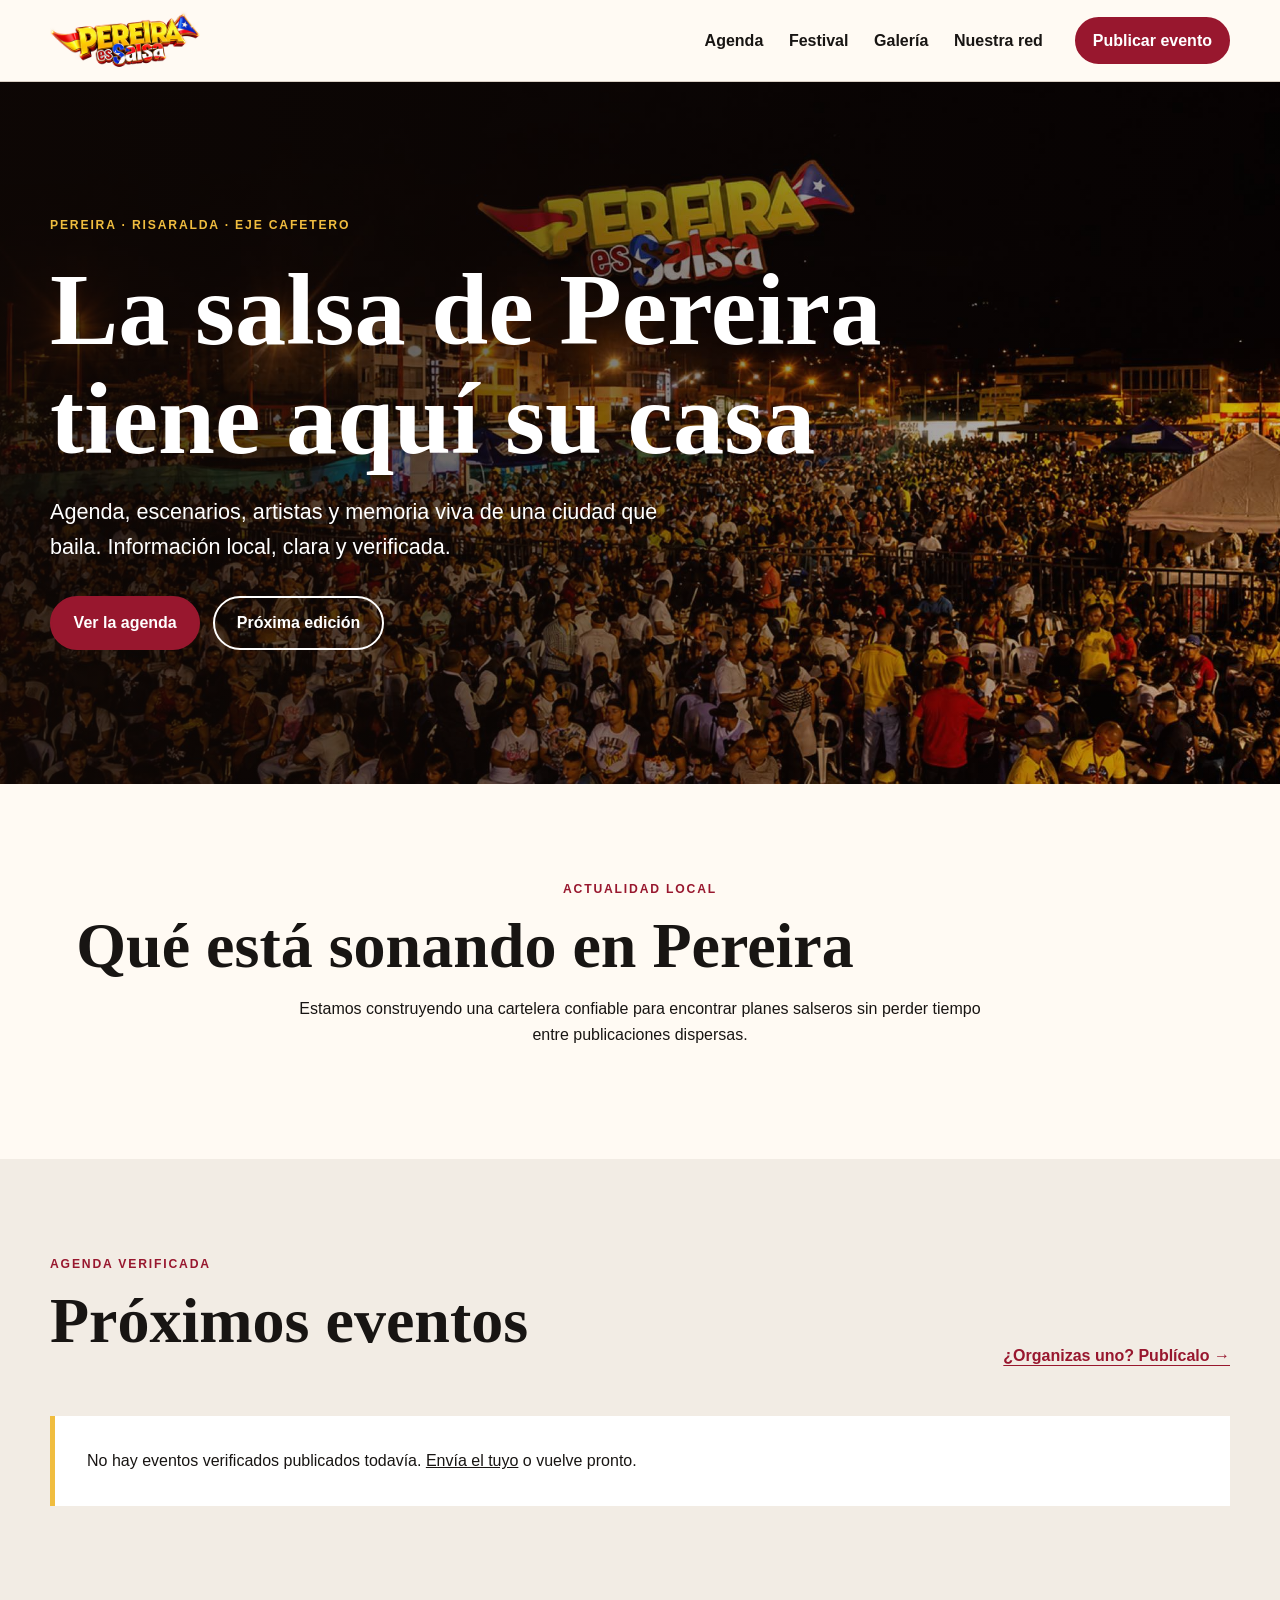
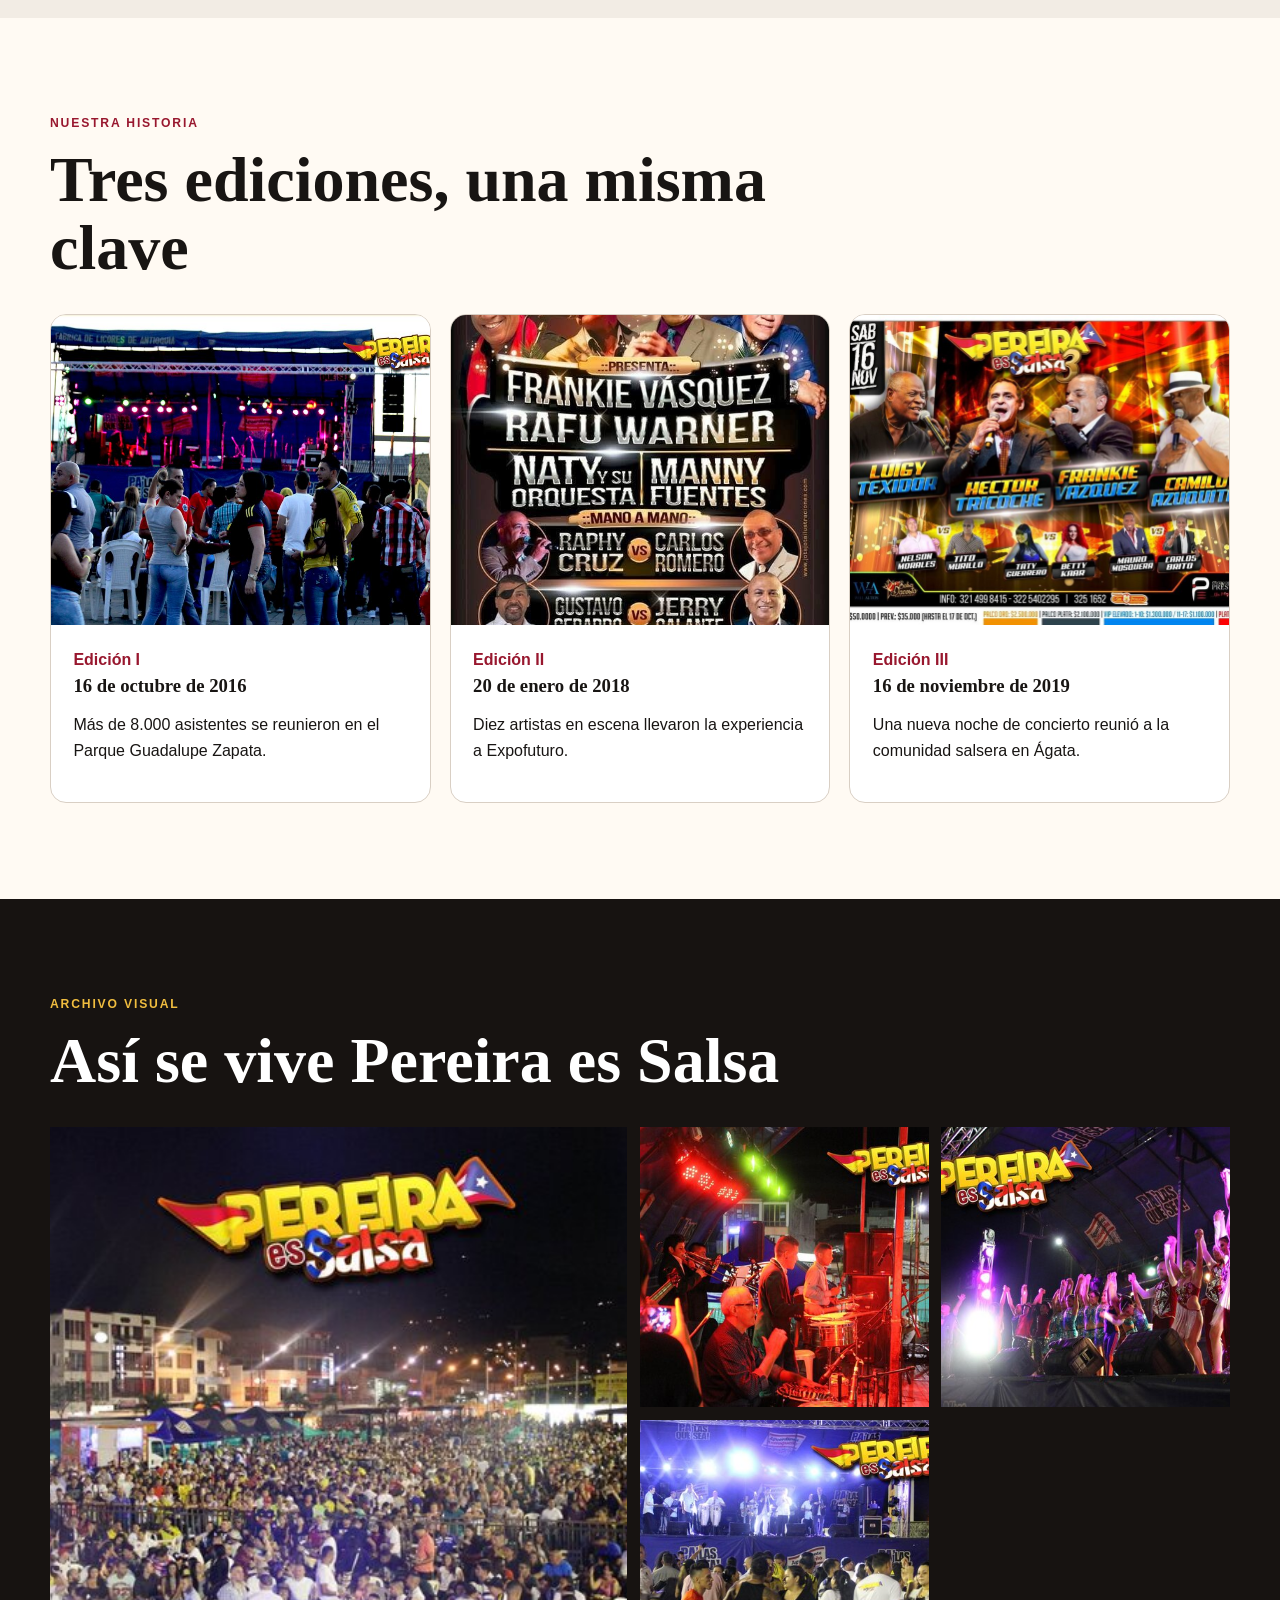
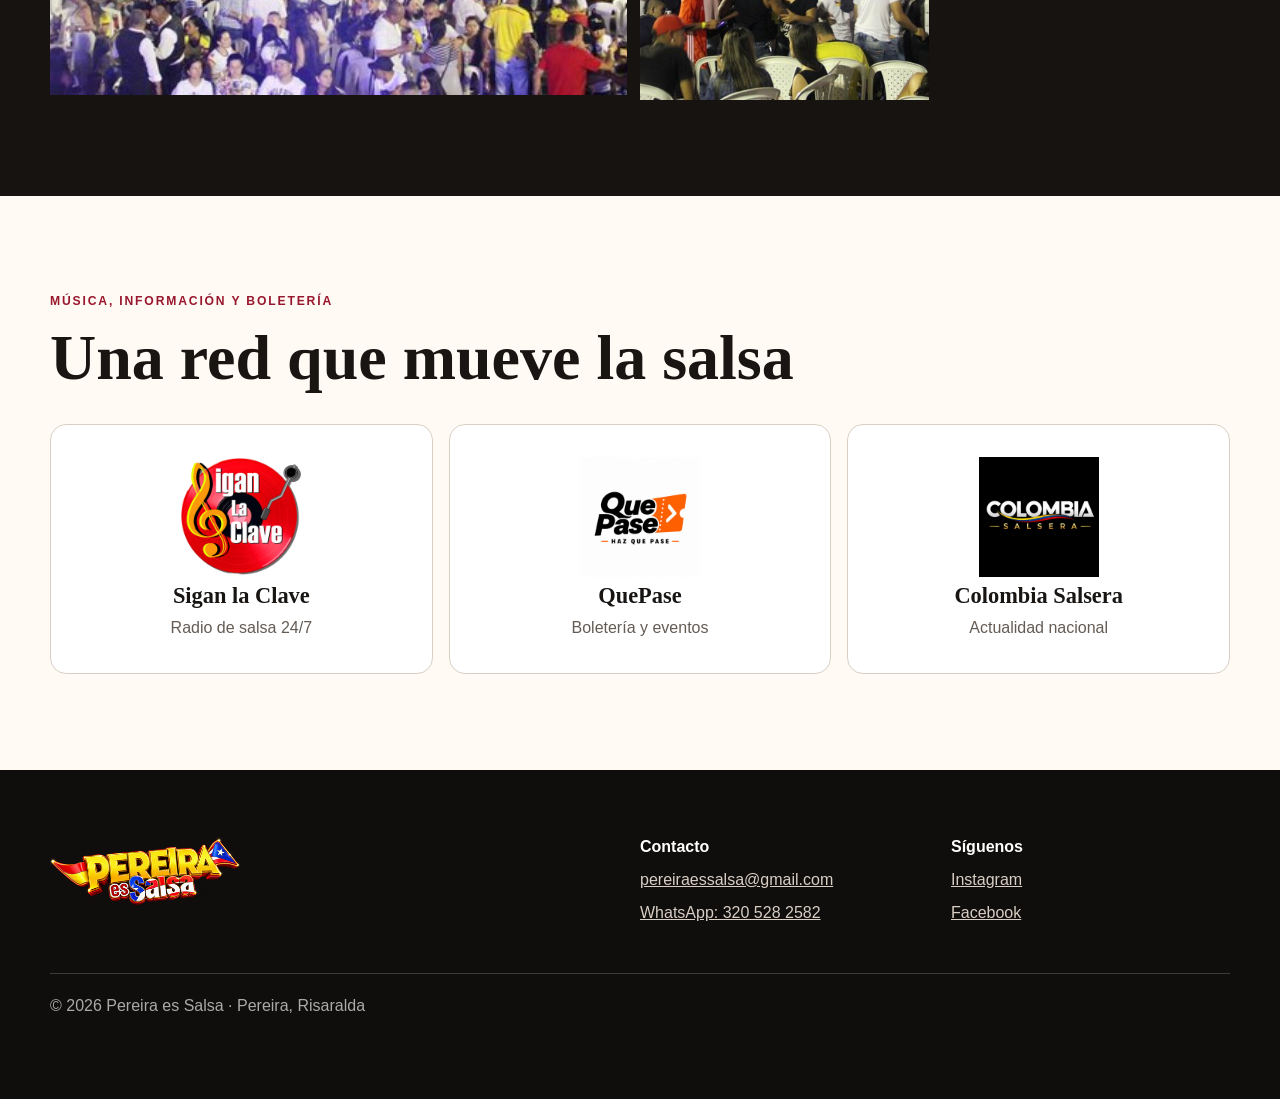
==== index.html @ 4a7ddbca "Construir sitio editorial de Pereira es Salsa" ====
<!doctype html>
<html lang="es-CO">
<head>
  <meta charset="utf-8">
  <meta name="viewport" content="width=device-width, initial-scale=1">
  <title>Pereira es Salsa | Agenda salsera del Eje Cafetero</title>
  <meta name="description" content="Agenda salsera de Pereira y el Eje Cafetero: eventos, lugares, artistas y memoria del festival Pereira es Salsa.">
  <link rel="canonical" href="https://www.pereiraessalsa.com/">
  <meta name="theme-color" content="#8f1229">
  <meta property="og:type" content="website">
  <meta property="og:locale" content="es_CO">
  <meta property="og:url" content="https://www.pereiraessalsa.com/">
  <meta property="og:title" content="Pereira es Salsa | Agenda salsera del Eje Cafetero">
  <meta property="og:description" content="Encuentra eventos, lugares y protagonistas de la salsa en Pereira y el Eje Cafetero.">
  <meta property="og:image" content="https://www.pereiraessalsa.com/assets/images/og-image.jpg">
  <meta property="og:image:width" content="1200">
  <meta property="og:image:height" content="630">
  <meta name="twitter:card" content="summary_large_image">
  <meta name="twitter:title" content="Pereira es Salsa | Agenda salsera del Eje Cafetero">
  <meta name="twitter:description" content="Eventos, lugares y cultura salsera de Pereira en un solo sitio.">
  <meta name="twitter:image" content="https://www.pereiraessalsa.com/assets/images/og-image.jpg">
  <link rel="preload" href="assets/images/hero-bg.jpg" as="image" fetchpriority="high">
  <link rel="stylesheet" href="styles.css">
  <script type="application/ld+json">
  {
    "@context": "https://schema.org",
    "@graph": [
      {
        "@type": "Organization",
        "@id": "https://www.pereiraessalsa.com/#organization",
        "name": "Pereira es Salsa",
        "url": "https://www.pereiraessalsa.com/",
        "logo": "https://www.pereiraessalsa.com/assets/images/logo-pereira-es-salsa.png",
        "email": "pereiraessalsa@gmail.com",
        "sameAs": [
          "https://www.facebook.com/PereiraEsSalsa/",
          "https://www.instagram.com/pereiraessalsaoficial/"
        ]
      },
      {
        "@type": "WebSite",
        "@id": "https://www.pereiraessalsa.com/#website",
        "url": "https://www.pereiraessalsa.com/",
        "name": "Pereira es Salsa",
        "inLanguage": "es-CO",
        "publisher": {"@id": "https://www.pereiraessalsa.com/#organization"}
      }
    ]
  }
  </script>
</head>
<body>
  <a class="skip-link" href="#contenido">Saltar al contenido</a>
  <header class="site-header">
    <a class="brand" href="#inicio" aria-label="Pereira es Salsa, inicio">
      <img src="assets/images/logo-pereira-es-salsa.png" width="373" height="150" alt="Pereira es Salsa">
    </a>
    <button class="menu-button" type="button" aria-expanded="false" aria-controls="menu">Menú</button>
    <nav id="menu" aria-label="Navegación principal">
      <a href="#agenda">Agenda</a><a href="#festival">Festival</a><a href="#galeria">Galería</a><a href="#red">Nuestra red</a>
    </nav>
    <a class="button button-small" href="publicar-evento.html">Publicar evento</a>
  </header>

  <main id="contenido">
    <section class="hero" id="inicio">
      <div class="hero-content">
        <p class="eyebrow">Pereira · Risaralda · Eje Cafetero</p>
        <h1>La salsa de Pereira<br>tiene aquí su casa</h1>
        <p class="hero-copy">Agenda, escenarios, artistas y memoria viva de una ciudad que baila. Información local, clara y verificada.</p>
        <div class="actions"><a class="button" href="#agenda">Ver la agenda</a><a class="button button-ghost" href="https://wa.me/573205282582?text=Hola%2C%20quiero%20recibir%20informaci%C3%B3n%20de%20la%20pr%C3%B3xima%20edici%C3%B3n" target="_blank" rel="noopener">Próxima edición</a></div>
      </div>
    </section>

    <section class="section intro">
      <p class="eyebrow">Actualidad local</p>
      <h2>Qué está sonando en Pereira</h2>
      <p>Estamos construyendo una cartelera confiable para encontrar planes salseros sin perder tiempo entre publicaciones dispersas.</p>
    </section>

    <section class="section muted" id="agenda">
      <div class="section-heading"><div><p class="eyebrow">Agenda verificada</p><h2>Próximos eventos</h2></div><a class="text-link" href="publicar-evento.html">¿Organizas uno? Publícalo →</a></div>
      <div class="event-grid" id="event-list" aria-live="polite"></div>
      <p class="empty-state" id="event-empty" hidden>No hay eventos verificados publicados todavía. <a href="publicar-evento.html">Envía el tuyo</a> o vuelve pronto.</p>
    </section>

    <section class="section" id="festival">
      <p class="eyebrow">Nuestra historia</p><h2>Tres ediciones, una misma clave</h2>
      <div class="edition-grid">
        <article><img src="assets/images/edicion-1-2016.jpg" width="900" height="600" loading="lazy" alt="Escenario de la primera edición de Pereira es Salsa en 2016"><div><span>Edición I</span><h3>16 de octubre de 2016</h3><p>Más de 8.000 asistentes se reunieron en el Parque Guadalupe Zapata.</p></div></article>
        <article><img src="assets/images/edicion-2-2018.jpg" width="606" height="960" loading="lazy" alt="Afiche de la segunda edición de Pereira es Salsa en 2018"><div><span>Edición II</span><h3>20 de enero de 2018</h3><p>Diez artistas en escena llevaron la experiencia a Expofuturo.</p></div></article>
        <article><img src="assets/images/edicion-3-2019.jpg" width="900" height="622" loading="lazy" alt="Afiche de la tercera edición de Pereira es Salsa en 2019"><div><span>Edición III</span><h3>16 de noviembre de 2019</h3><p>Una nueva noche de concierto reunió a la comunidad salsera en Ágata.</p></div></article>
      </div>
    </section>

    <section class="section gallery" id="galeria">
      <p class="eyebrow">Archivo visual</p><h2>Así se vive Pereira es Salsa</h2>
      <div class="gallery-grid">
        <img src="assets/images/best-photo-1-opt.jpg" width="600" height="400" loading="lazy" alt="Público reunido frente al escenario de Pereira es Salsa">
        <img src="assets/images/best-photo-2-opt.jpg" width="600" height="400" loading="lazy" alt="Orquesta tocando en vivo durante Pereira es Salsa">
        <img src="assets/images/best-photo-3-opt.jpg" width="600" height="400" loading="lazy" alt="Bailarinas en escena durante el festival">
        <img src="assets/images/best-photo-6-opt.jpg" width="600" height="400" loading="lazy" alt="Artistas conectando con el público del festival">
      </div>
    </section>

    <section class="section network" id="red">
      <p class="eyebrow">Música, información y boletería</p><h2>Una red que mueve la salsa</h2>
      <div class="network-grid">
        <a href="https://www.siganlaclave.com" target="_blank" rel="noopener"><img src="assets/images/siganlaclave-logo.png" width="300" height="294" loading="lazy" alt="Sigan la Clave"><strong>Sigan la Clave</strong><span>Radio de salsa 24/7</span></a>
        <a href="https://quepase.co" target="_blank" rel="noopener"><img src="assets/images/quepase-logo.png" width="320" height="320" loading="lazy" alt="QuePase"><strong>QuePase</strong><span>Boletería y eventos</span></a>
        <a href="https://colombiasalsera.com" target="_blank" rel="noopener"><img src="assets/images/colombia-salsera-logo.png" width="320" height="320" loading="lazy" alt="Colombia Salsera"><strong>Colombia Salsera</strong><span>Actualidad nacional</span></a>
      </div>
    </section>
  </main>

  <footer id="contacto">
    <img src="assets/images/logo-pereira-es-salsa.png" width="249" height="100" loading="lazy" alt="Pereira es Salsa">
    <div><strong>Contacto</strong><a href="mailto:pereiraessalsa@gmail.com">pereiraessalsa@gmail.com</a><a href="https://wa.me/573205282582" target="_blank" rel="noopener">WhatsApp: 320 528 2582</a></div>
    <div><strong>Síguenos</strong><a href="https://www.instagram.com/pereiraessalsaoficial/" target="_blank" rel="noopener">Instagram</a><a href="https://www.facebook.com/PereiraEsSalsa/" target="_blank" rel="noopener">Facebook</a></div>
    <p>© <span id="year"></span> Pereira es Salsa · Pereira, Risaralda</p>
  </footer>
  <script src="app.js" defer></script>
</body>
</html>
---- styles.css ----
:root{--red:#98172e;--red-dark:#64101f;--gold:#f0bd3f;--ink:#181513;--paper:#fffaf3;--muted:#f2ece4;--line:#d9cfc4;--white:#fff;--max:1180px}*{box-sizing:border-box}html{scroll-behavior:smooth}body{margin:0;background:var(--paper);color:var(--ink);font-family:Arial,Helvetica,sans-serif;line-height:1.6}a{color:inherit}img{max-width:100%;height:auto;display:block}.skip-link{position:absolute;left:-9999px}.skip-link:focus{left:1rem;top:1rem;background:#fff;padding:.75rem;z-index:100}.site-header{height:82px;padding:.5rem max(1.25rem,calc((100% - var(--max))/2));display:flex;align-items:center;gap:2rem;background:rgba(255,250,243,.97);position:sticky;top:0;z-index:20;border-bottom:1px solid var(--line)}.brand img{width:150px;height:auto}.site-header nav{display:flex;gap:1.6rem;margin-left:auto}.site-header nav a{text-decoration:none;font-weight:700}.site-header nav a:hover,.text-link:hover{color:var(--red)}.menu-button{display:none}.button{display:inline-flex;align-items:center;justify-content:center;min-height:48px;padding:.75rem 1.35rem;border-radius:999px;background:var(--red);color:#fff;text-decoration:none;font-weight:800;border:2px solid var(--red);transition:.2s}.button:hover{background:var(--red-dark);border-color:var(--red-dark);transform:translateY(-1px)}.button-small{min-height:42px;padding:.55rem 1rem}.button-ghost{background:transparent;border-color:#fff}.button-ghost:hover{background:#fff;color:var(--red)}.hero{min-height:78vh;background:linear-gradient(90deg,rgba(15,8,5,.82),rgba(15,8,5,.2)),url('assets/images/hero-bg.jpg') center/cover;display:grid;align-items:center;color:#fff}.hero-content{width:min(var(--max),calc(100% - 2.5rem));margin:auto;padding:5rem 0;max-width:var(--max)}.eyebrow{text-transform:uppercase;letter-spacing:.15em;font-size:.76rem;font-weight:900;color:var(--red);margin:0 0 .7rem}.hero .eyebrow{color:var(--gold)}h1,h2,h3{font-family:Georgia,'Times New Roman',serif;line-height:1.06;margin:.2em 0}.hero h1{font-size:clamp(3rem,8vw,6.6rem);max-width:900px}.hero-copy{font-size:clamp(1.05rem,2vw,1.35rem);max-width:650px}.actions{display:flex;gap:.8rem;flex-wrap:wrap;margin-top:2rem}.section{padding:6rem max(1.25rem,calc((100% - var(--max))/2))}.section h2,.form-shell h1{font-size:clamp(2.3rem,5vw,4.2rem);max-width:830px}.intro{text-align:center}.intro p{max-width:720px;margin:1rem auto}.intro .eyebrow{margin:auto}.muted{background:var(--muted)}.section-heading{display:flex;justify-content:space-between;align-items:end;gap:2rem;margin-bottom:2rem}.text-link{font-weight:800;color:var(--red);text-underline-offset:4px}.event-grid{display:grid;grid-template-columns:repeat(3,1fr);gap:1rem}.event-card,.form-card{background:#fff;padding:1.5rem;border:1px solid var(--line);border-radius:14px}.event-date{color:var(--red);font-weight:900;text-transform:capitalize}.empty-state{background:#fff;padding:2rem;border-left:5px solid var(--gold)}.edition-grid{display:grid;grid-template-columns:repeat(3,1fr);gap:1.2rem;margin-top:2rem}.edition-grid article{background:#fff;border:1px solid var(--line);border-radius:16px;overflow:hidden}.edition-grid article>img{width:100%;height:310px;object-fit:cover}.edition-grid article>div{padding:1.4rem}.edition-grid span{color:var(--red);font-weight:900}.gallery{background:#171311;color:#fff}.gallery .eyebrow{color:var(--gold)}.gallery-grid{display:grid;grid-template-columns:2fr 1fr 1fr;gap:.8rem;margin-top:2rem}.gallery-grid img{width:100%;height:280px;object-fit:cover}.gallery-grid img:first-child{grid-row:span 2;height:568px}.network-grid{display:grid;grid-template-columns:repeat(3,1fr);gap:1rem;margin-top:2rem}.network-grid a{background:#fff;border:1px solid var(--line);padding:2rem;text-align:center;text-decoration:none;border-radius:16px;display:grid;justify-items:center;gap:.4rem}.network-grid img{width:120px;height:120px;object-fit:contain}.network-grid strong{font:700 1.4rem Georgia,serif}.network-grid span{color:#645c55}footer{background:#100e0d;color:#fff;padding:4rem max(1.25rem,calc((100% - var(--max))/2));display:grid;grid-template-columns:2fr 1fr 1fr;gap:2rem}footer img{width:190px}footer div{display:flex;flex-direction:column;gap:.45rem}footer div a{color:#d8cec4}footer p{grid-column:1/-1;border-top:1px solid #403a36;padding-top:1.2rem;color:#aaa}.form-page{min-height:100vh}.form-shell{width:min(760px,calc(100% - 2.5rem));margin:6rem auto}.form-shell>p{font-size:1.1rem}.form-card{margin-top:2rem;padding:2rem}.form-card h2{font-size:2rem}@media(max-width:800px){.site-header{height:72px;gap:.6rem}.brand img{width:120px}.menu-button{display:block;margin-left:auto;background:transparent;border:1px solid var(--line);padding:.55rem;border-radius:8px}.site-header nav{display:none;position:absolute;left:0;right:0;top:71px;background:var(--paper);padding:1.2rem;flex-direction:column;border-bottom:1px solid var(--line)}.site-header nav.open{display:flex}.site-header>.button{display:none}.hero{min-height:70vh}.section{padding-top:4rem;padding-bottom:4rem}.section-heading{align-items:start;flex-direction:column}.event-grid,.edition-grid,.network-grid,footer{grid-template-columns:1fr}.gallery-grid{grid-template-columns:1fr 1fr}.gallery-grid img,.gallery-grid img:first-child{height:240px;grid-row:auto}.gallery-grid img:first-child{grid-column:span 2}footer p{grid-column:1}}
@media(prefers-reduced-motion:reduce){html{scroll-behavior:auto}.button{transition:none}}
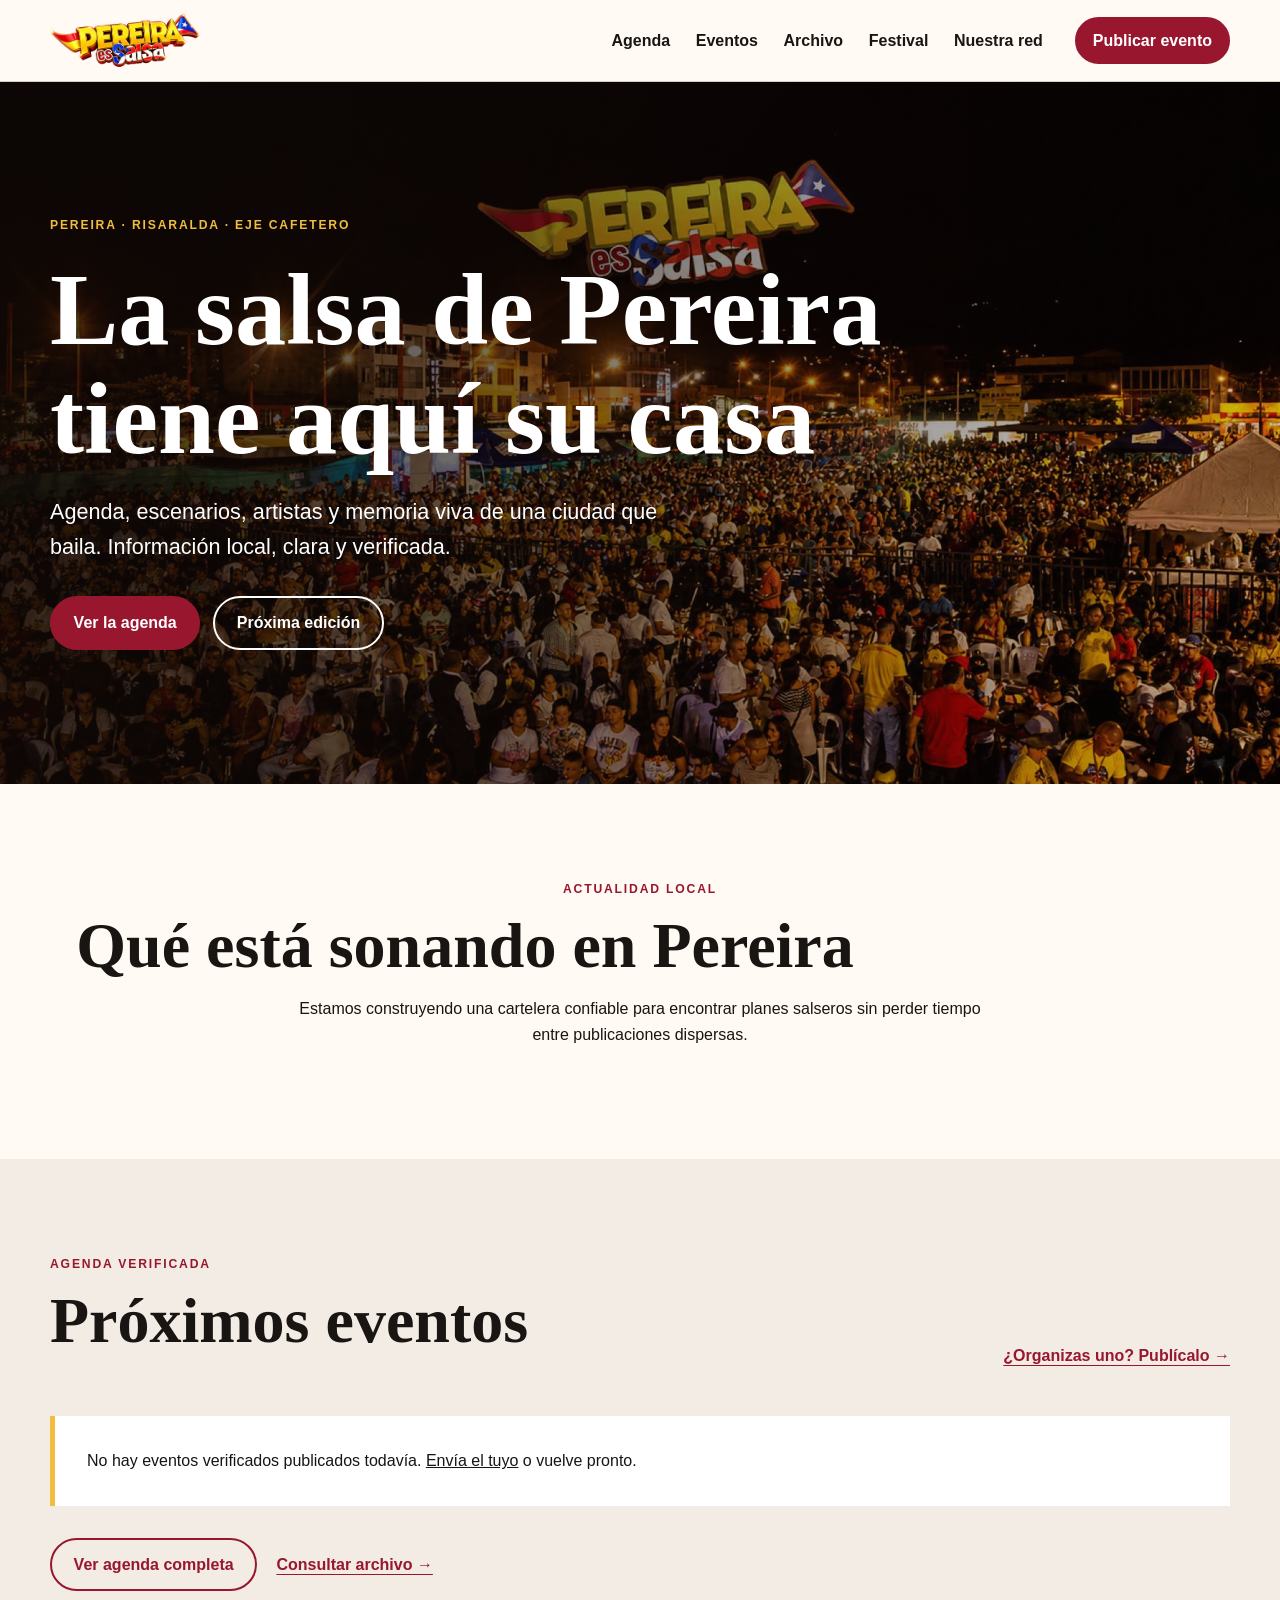
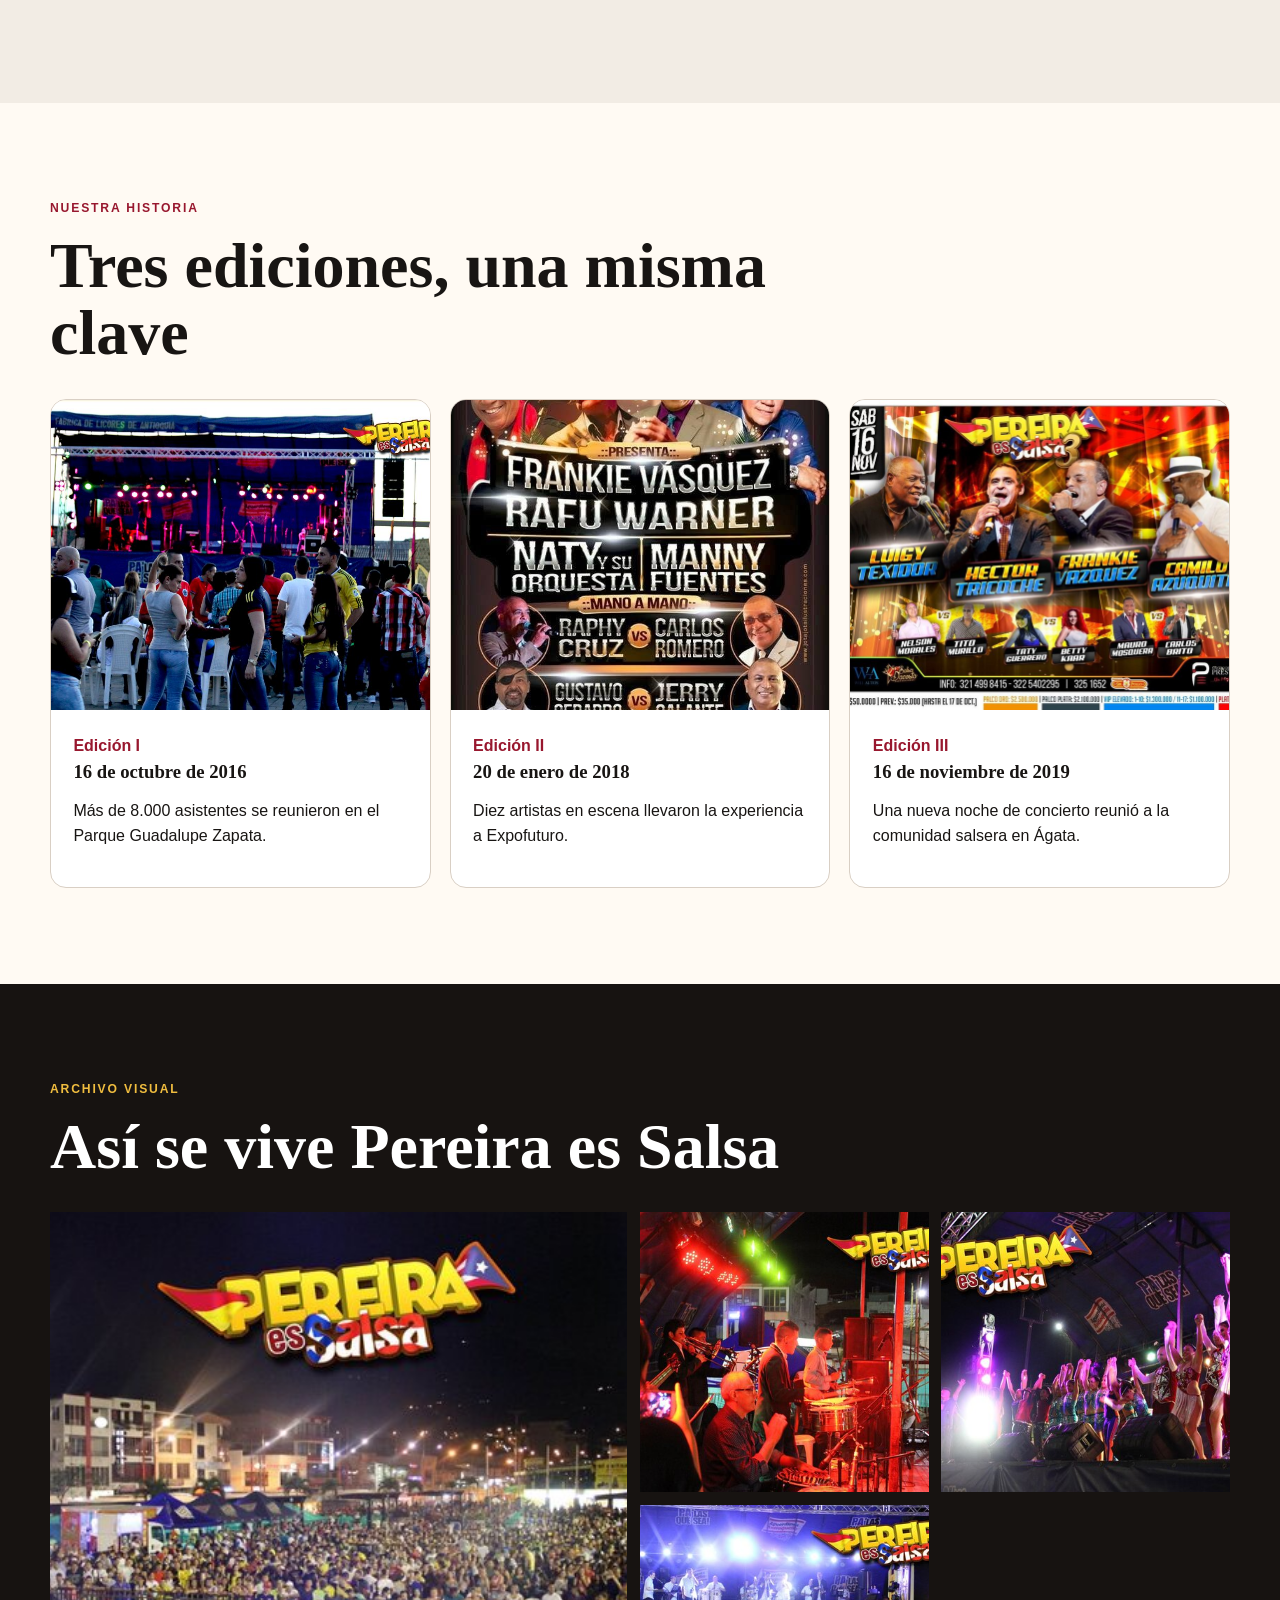
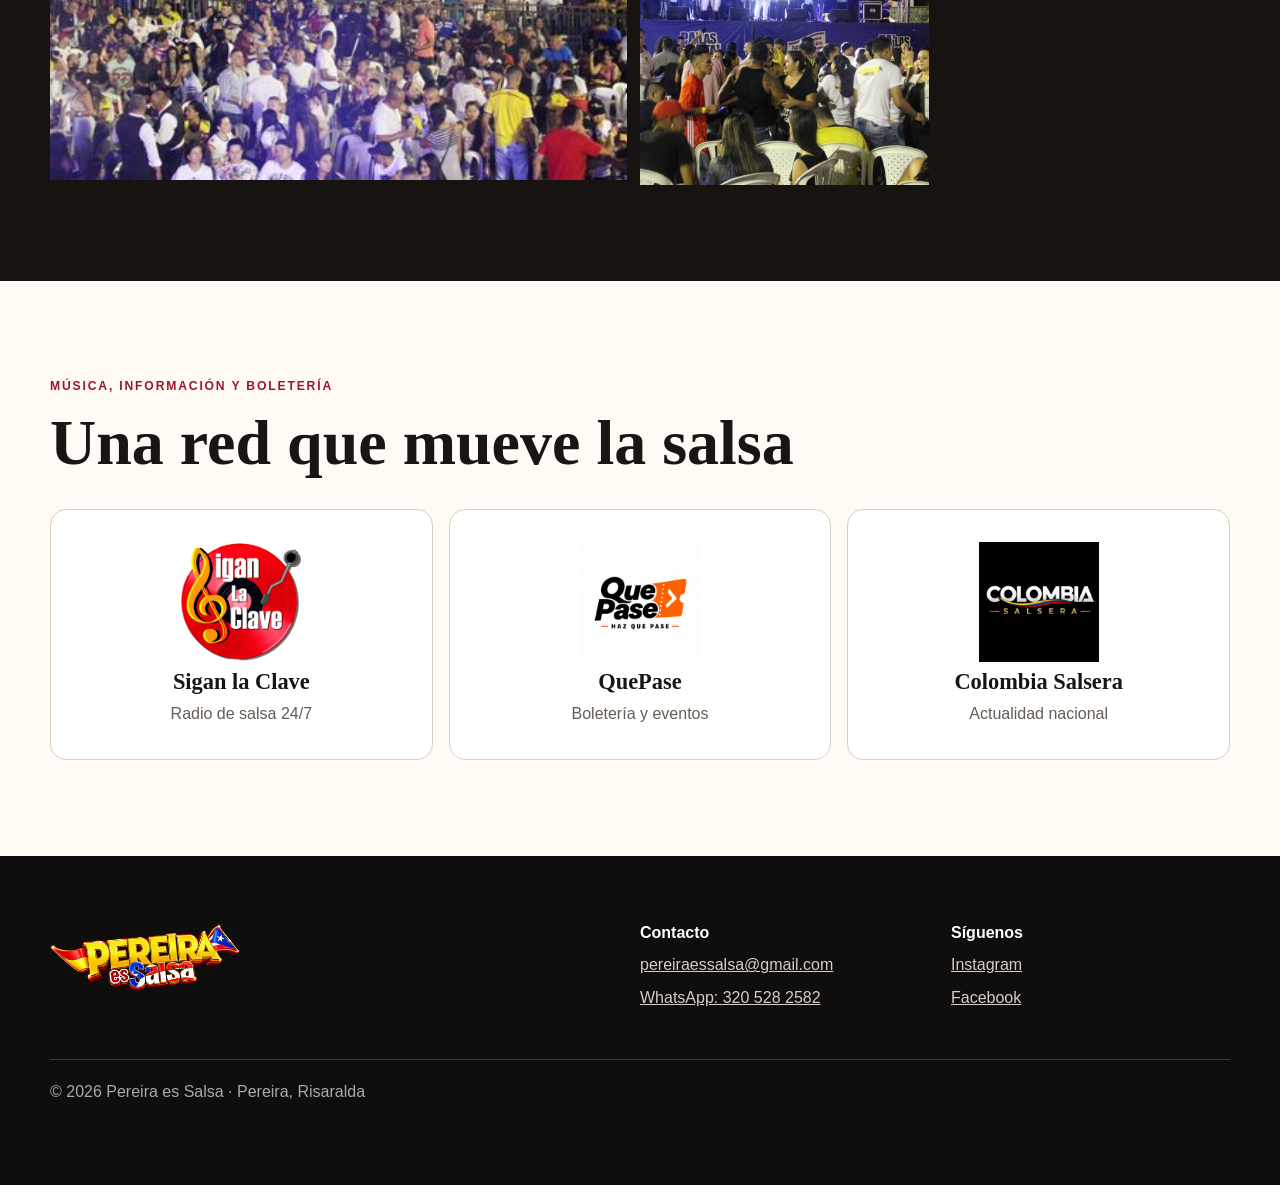
==== commit 9955e10d: "Crear pipeline editorial de eventos" ====
--- a/index.html
+++ b/index.html
@@ -57,7 +57,7 @@
     </a>
     <button class="menu-button" type="button" aria-expanded="false" aria-controls="menu">Menú</button>
     <nav id="menu" aria-label="Navegación principal">
-      <a href="#agenda">Agenda</a><a href="#festival">Festival</a><a href="#galeria">Galería</a><a href="#red">Nuestra red</a>
+      <a href="#agenda">Agenda</a><a href="eventos/">Eventos</a><a href="archivo-eventos/">Archivo</a><a href="#festival">Festival</a><a href="#red">Nuestra red</a>
     </nav>
     <a class="button button-small" href="publicar-evento.html">Publicar evento</a>
   </header>
@@ -82,6 +82,7 @@
       <div class="section-heading"><div><p class="eyebrow">Agenda verificada</p><h2>Próximos eventos</h2></div><a class="text-link" href="publicar-evento.html">¿Organizas uno? Publícalo →</a></div>
       <div class="event-grid" id="event-list" aria-live="polite"></div>
       <p class="empty-state" id="event-empty" hidden>No hay eventos verificados publicados todavía. <a href="publicar-evento.html">Envía el tuyo</a> o vuelve pronto.</p>
+      <p class="agenda-more"><a class="button button-outline" href="eventos/">Ver agenda completa</a><a class="text-link" href="archivo-eventos/">Consultar archivo →</a></p>
     </section>
 
     <section class="section" id="festival">
--- a/styles.css
+++ b/styles.css
@@ -1,2 +1,3 @@
 :root{--red:#98172e;--red-dark:#64101f;--gold:#f0bd3f;--ink:#181513;--paper:#fffaf3;--muted:#f2ece4;--line:#d9cfc4;--white:#fff;--max:1180px}*{box-sizing:border-box}html{scroll-behavior:smooth}body{margin:0;background:var(--paper);color:var(--ink);font-family:Arial,Helvetica,sans-serif;line-height:1.6}a{color:inherit}img{max-width:100%;height:auto;display:block}.skip-link{position:absolute;left:-9999px}.skip-link:focus{left:1rem;top:1rem;background:#fff;padding:.75rem;z-index:100}.site-header{height:82px;padding:.5rem max(1.25rem,calc((100% - var(--max))/2));display:flex;align-items:center;gap:2rem;background:rgba(255,250,243,.97);position:sticky;top:0;z-index:20;border-bottom:1px solid var(--line)}.brand img{width:150px;height:auto}.site-header nav{display:flex;gap:1.6rem;margin-left:auto}.site-header nav a{text-decoration:none;font-weight:700}.site-header nav a:hover,.text-link:hover{color:var(--red)}.menu-button{display:none}.button{display:inline-flex;align-items:center;justify-content:center;min-height:48px;padding:.75rem 1.35rem;border-radius:999px;background:var(--red);color:#fff;text-decoration:none;font-weight:800;border:2px solid var(--red);transition:.2s}.button:hover{background:var(--red-dark);border-color:var(--red-dark);transform:translateY(-1px)}.button-small{min-height:42px;padding:.55rem 1rem}.button-ghost{background:transparent;border-color:#fff}.button-ghost:hover{background:#fff;color:var(--red)}.hero{min-height:78vh;background:linear-gradient(90deg,rgba(15,8,5,.82),rgba(15,8,5,.2)),url('assets/images/hero-bg.jpg') center/cover;display:grid;align-items:center;color:#fff}.hero-content{width:min(var(--max),calc(100% - 2.5rem));margin:auto;padding:5rem 0;max-width:var(--max)}.eyebrow{text-transform:uppercase;letter-spacing:.15em;font-size:.76rem;font-weight:900;color:var(--red);margin:0 0 .7rem}.hero .eyebrow{color:var(--gold)}h1,h2,h3{font-family:Georgia,'Times New Roman',serif;line-height:1.06;margin:.2em 0}.hero h1{font-size:clamp(3rem,8vw,6.6rem);max-width:900px}.hero-copy{font-size:clamp(1.05rem,2vw,1.35rem);max-width:650px}.actions{display:flex;gap:.8rem;flex-wrap:wrap;margin-top:2rem}.section{padding:6rem max(1.25rem,calc((100% - var(--max))/2))}.section h2,.form-shell h1{font-size:clamp(2.3rem,5vw,4.2rem);max-width:830px}.intro{text-align:center}.intro p{max-width:720px;margin:1rem auto}.intro .eyebrow{margin:auto}.muted{background:var(--muted)}.section-heading{display:flex;justify-content:space-between;align-items:end;gap:2rem;margin-bottom:2rem}.text-link{font-weight:800;color:var(--red);text-underline-offset:4px}.event-grid{display:grid;grid-template-columns:repeat(3,1fr);gap:1rem}.event-card,.form-card{background:#fff;padding:1.5rem;border:1px solid var(--line);border-radius:14px}.event-date{color:var(--red);font-weight:900;text-transform:capitalize}.empty-state{background:#fff;padding:2rem;border-left:5px solid var(--gold)}.edition-grid{display:grid;grid-template-columns:repeat(3,1fr);gap:1.2rem;margin-top:2rem}.edition-grid article{background:#fff;border:1px solid var(--line);border-radius:16px;overflow:hidden}.edition-grid article>img{width:100%;height:310px;object-fit:cover}.edition-grid article>div{padding:1.4rem}.edition-grid span{color:var(--red);font-weight:900}.gallery{background:#171311;color:#fff}.gallery .eyebrow{color:var(--gold)}.gallery-grid{display:grid;grid-template-columns:2fr 1fr 1fr;gap:.8rem;margin-top:2rem}.gallery-grid img{width:100%;height:280px;object-fit:cover}.gallery-grid img:first-child{grid-row:span 2;height:568px}.network-grid{display:grid;grid-template-columns:repeat(3,1fr);gap:1rem;margin-top:2rem}.network-grid a{background:#fff;border:1px solid var(--line);padding:2rem;text-align:center;text-decoration:none;border-radius:16px;display:grid;justify-items:center;gap:.4rem}.network-grid img{width:120px;height:120px;object-fit:contain}.network-grid strong{font:700 1.4rem Georgia,serif}.network-grid span{color:#645c55}footer{background:#100e0d;color:#fff;padding:4rem max(1.25rem,calc((100% - var(--max))/2));display:grid;grid-template-columns:2fr 1fr 1fr;gap:2rem}footer img{width:190px}footer div{display:flex;flex-direction:column;gap:.45rem}footer div a{color:#d8cec4}footer p{grid-column:1/-1;border-top:1px solid #403a36;padding-top:1.2rem;color:#aaa}.form-page{min-height:100vh}.form-shell{width:min(760px,calc(100% - 2.5rem));margin:6rem auto}.form-shell>p{font-size:1.1rem}.form-card{margin-top:2rem;padding:2rem}.form-card h2{font-size:2rem}@media(max-width:800px){.site-header{height:72px;gap:.6rem}.brand img{width:120px}.menu-button{display:block;margin-left:auto;background:transparent;border:1px solid var(--line);padding:.55rem;border-radius:8px}.site-header nav{display:none;position:absolute;left:0;right:0;top:71px;background:var(--paper);padding:1.2rem;flex-direction:column;border-bottom:1px solid var(--line)}.site-header nav.open{display:flex}.site-header>.button{display:none}.hero{min-height:70vh}.section{padding-top:4rem;padding-bottom:4rem}.section-heading{align-items:start;flex-direction:column}.event-grid,.edition-grid,.network-grid,footer{grid-template-columns:1fr}.gallery-grid{grid-template-columns:1fr 1fr}.gallery-grid img,.gallery-grid img:first-child{height:240px;grid-row:auto}.gallery-grid img:first-child{grid-column:span 2}footer p{grid-column:1}}
 @media(prefers-reduced-motion:reduce){html{scroll-behavior:auto}.button{transition:none}}
+.event-card>img{width:100%;aspect-ratio:16/9;object-fit:cover;border-radius:9px;margin-bottom:1rem}.agenda-more{display:flex;align-items:center;gap:1.2rem;flex-wrap:wrap;margin-top:2rem}.button-outline{background:transparent;color:var(--red)}.listing-page,.event-detail{width:min(var(--max),calc(100% - 2.5rem));margin:0 auto;padding:6rem 0}.listing-page>h1,.event-detail h1{font-size:clamp(2.5rem,6vw,5rem)}.listing-page>.event-grid{margin-top:2.5rem}.event-detail-grid{display:grid;grid-template-columns:1.1fr .9fr;gap:3rem;align-items:start;margin-top:2rem}.event-detail-grid>img{width:100%;aspect-ratio:16/9;object-fit:cover;border-radius:18px}.event-lead{font-size:1.25rem}.verification-note{font-size:.85rem;color:#70665e;margin-top:2rem}@media(max-width:800px){.event-detail-grid{grid-template-columns:1fr}}
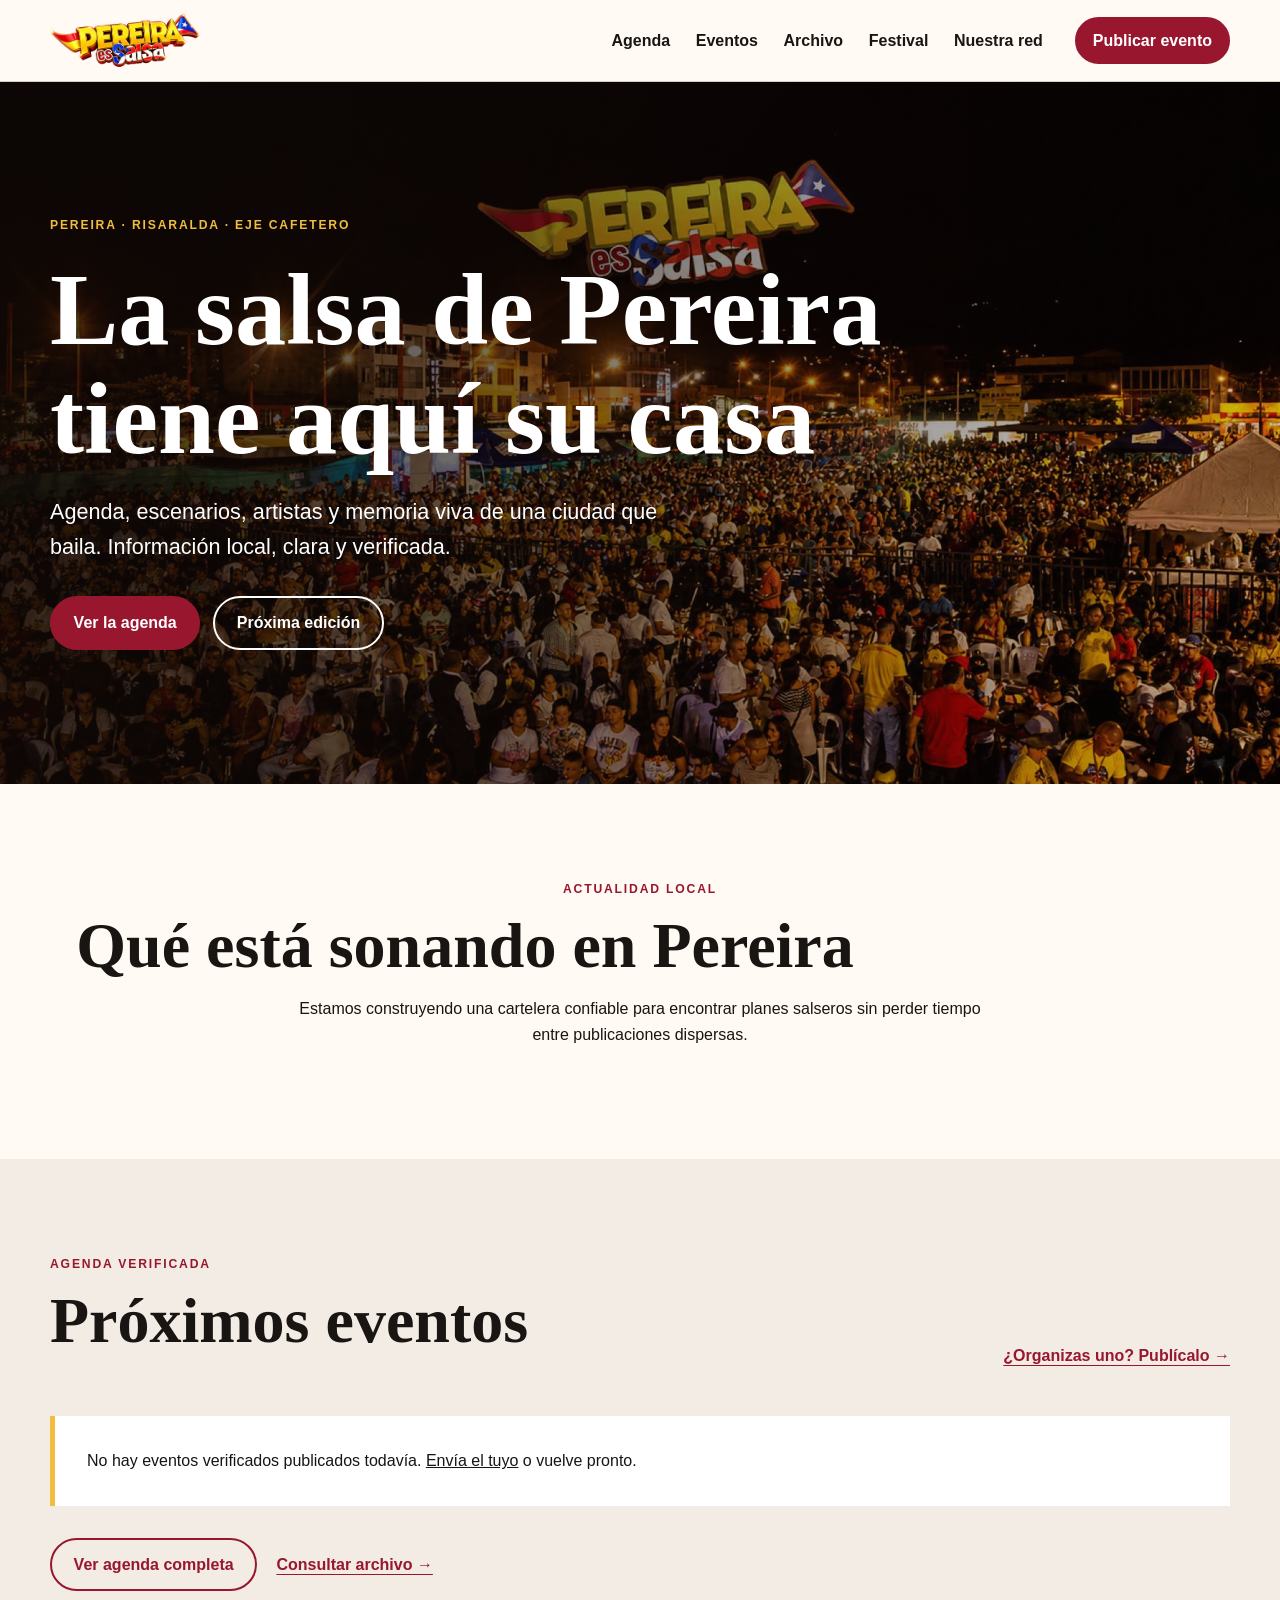
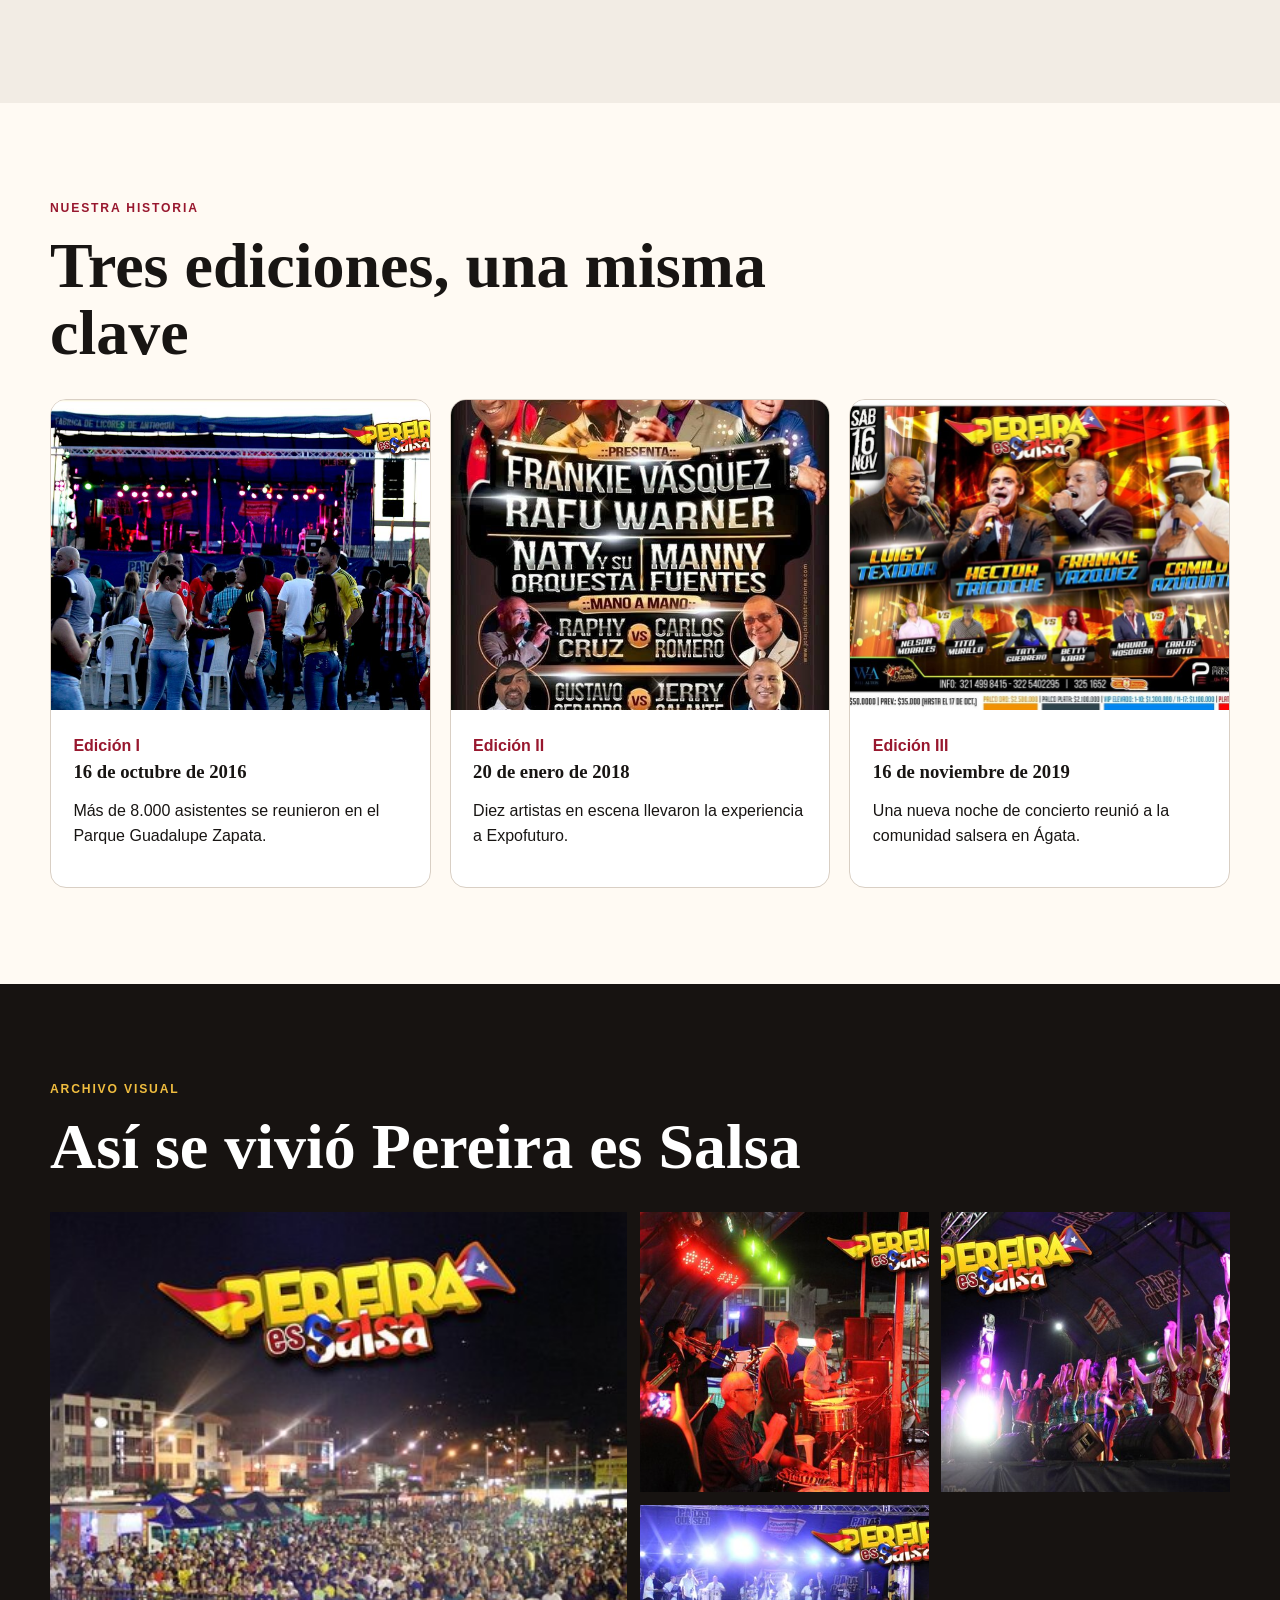
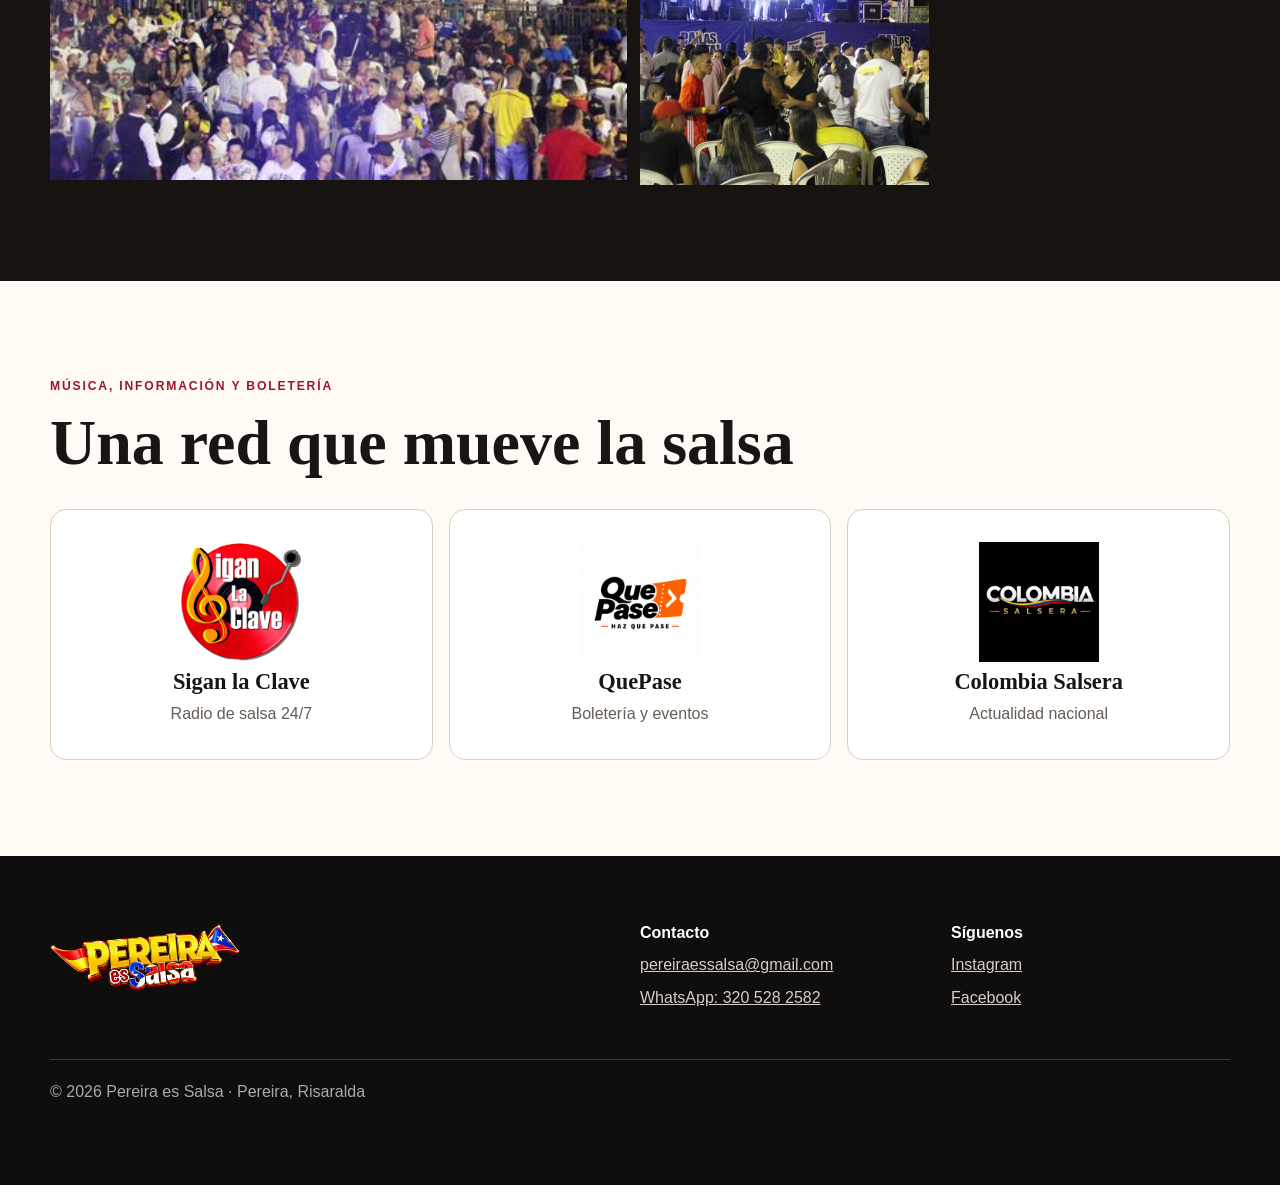
==== commit fc16bca4: "Actualizar texto del archivo visual" ====
--- a/index.html
+++ b/index.html
@@ -95,7 +95,7 @@
     </section>
 
     <section class="section gallery" id="galeria">
-      <p class="eyebrow">Archivo visual</p><h2>Así se vive Pereira es Salsa</h2>
+      <p class="eyebrow">Archivo visual</p><h2>Así se vivió Pereira es Salsa</h2>
       <div class="gallery-grid">
         <img src="assets/images/best-photo-1-opt.jpg" width="600" height="400" loading="lazy" alt="Público reunido frente al escenario de Pereira es Salsa">
         <img src="assets/images/best-photo-2-opt.jpg" width="600" height="400" loading="lazy" alt="Orquesta tocando en vivo durante Pereira es Salsa">
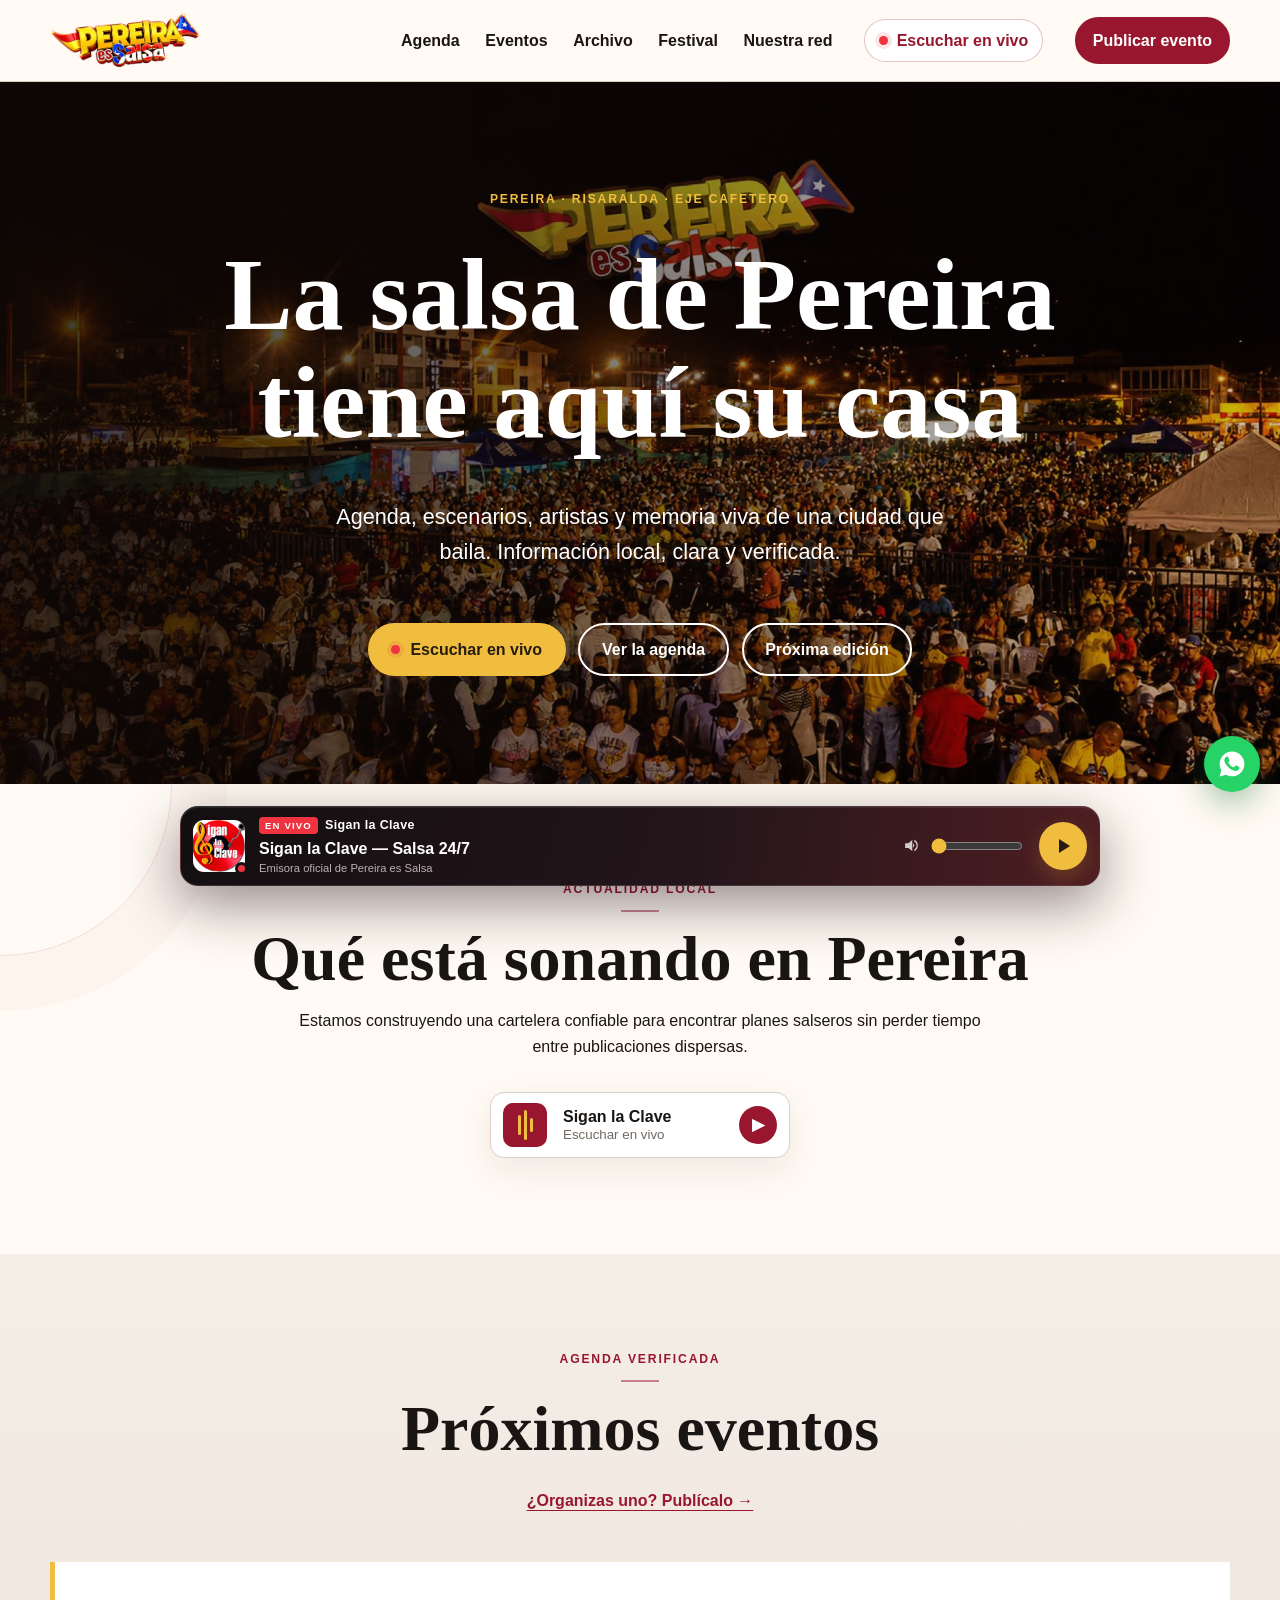
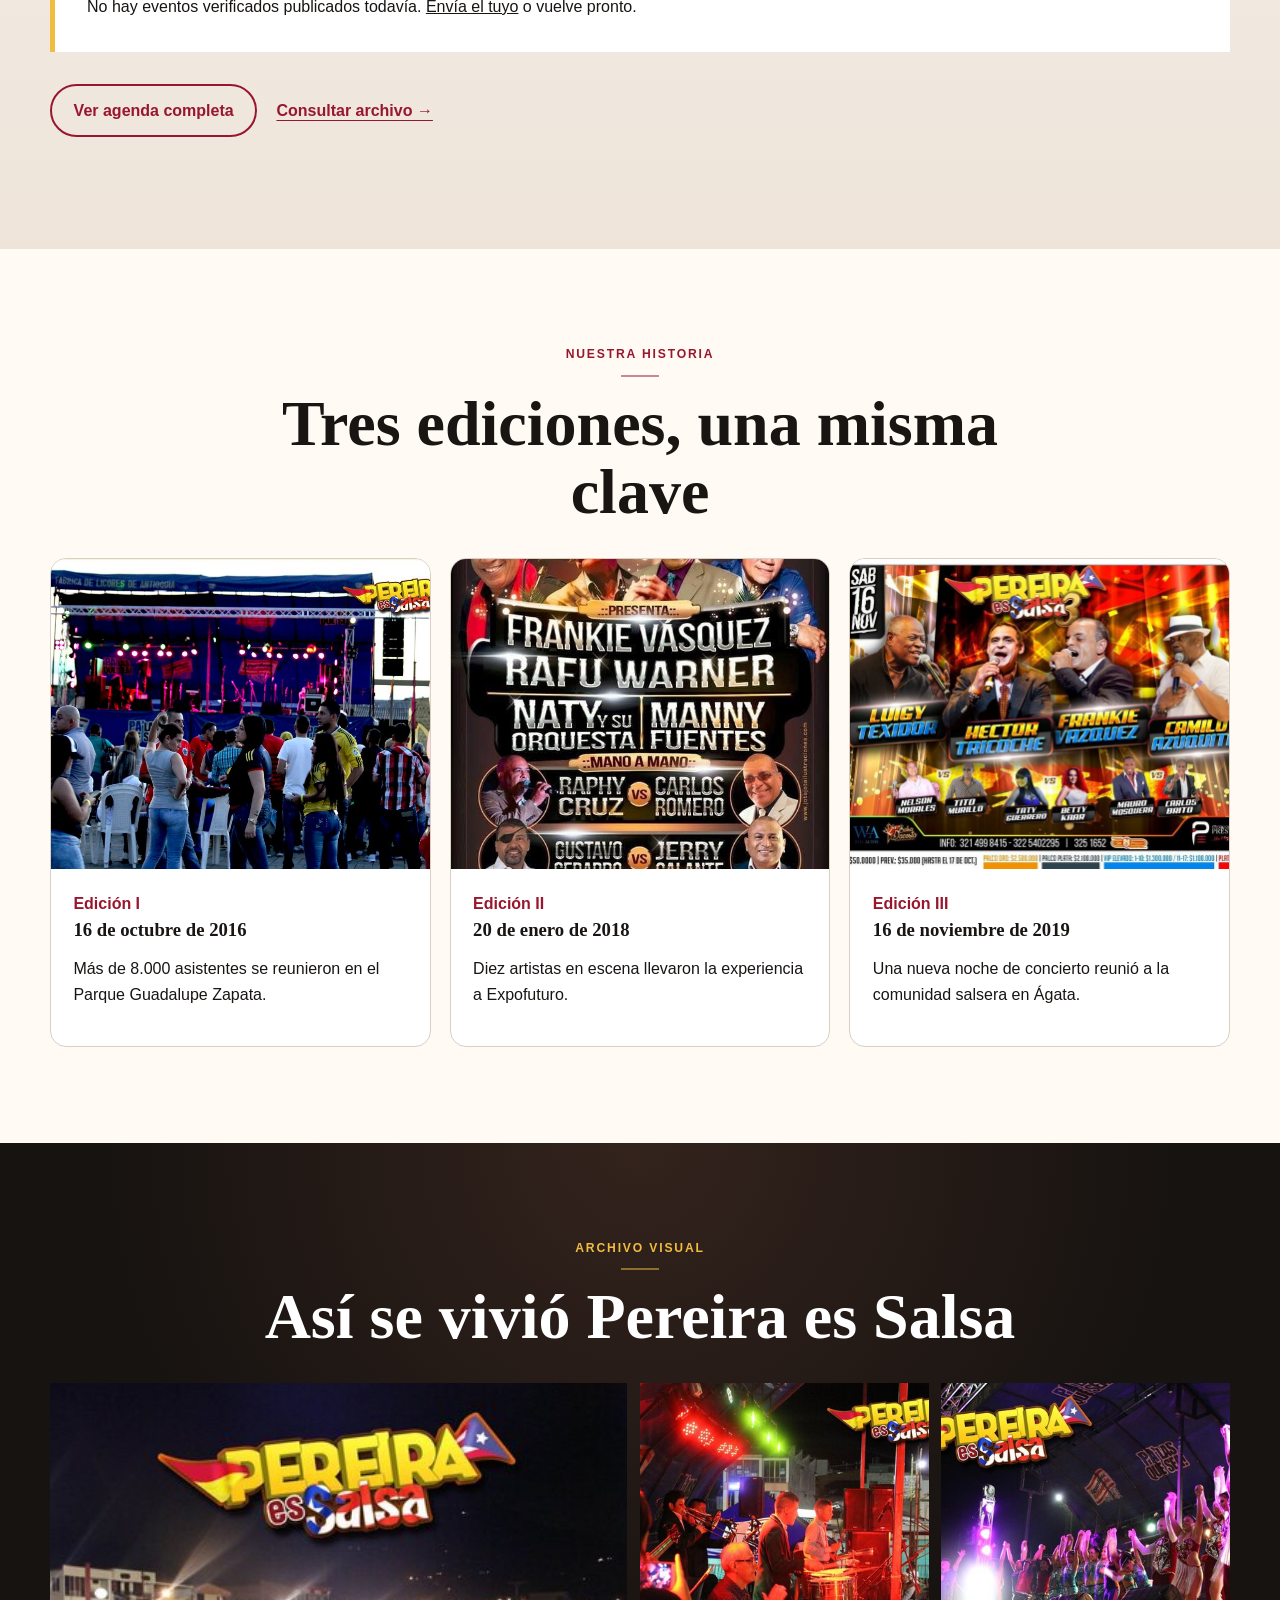
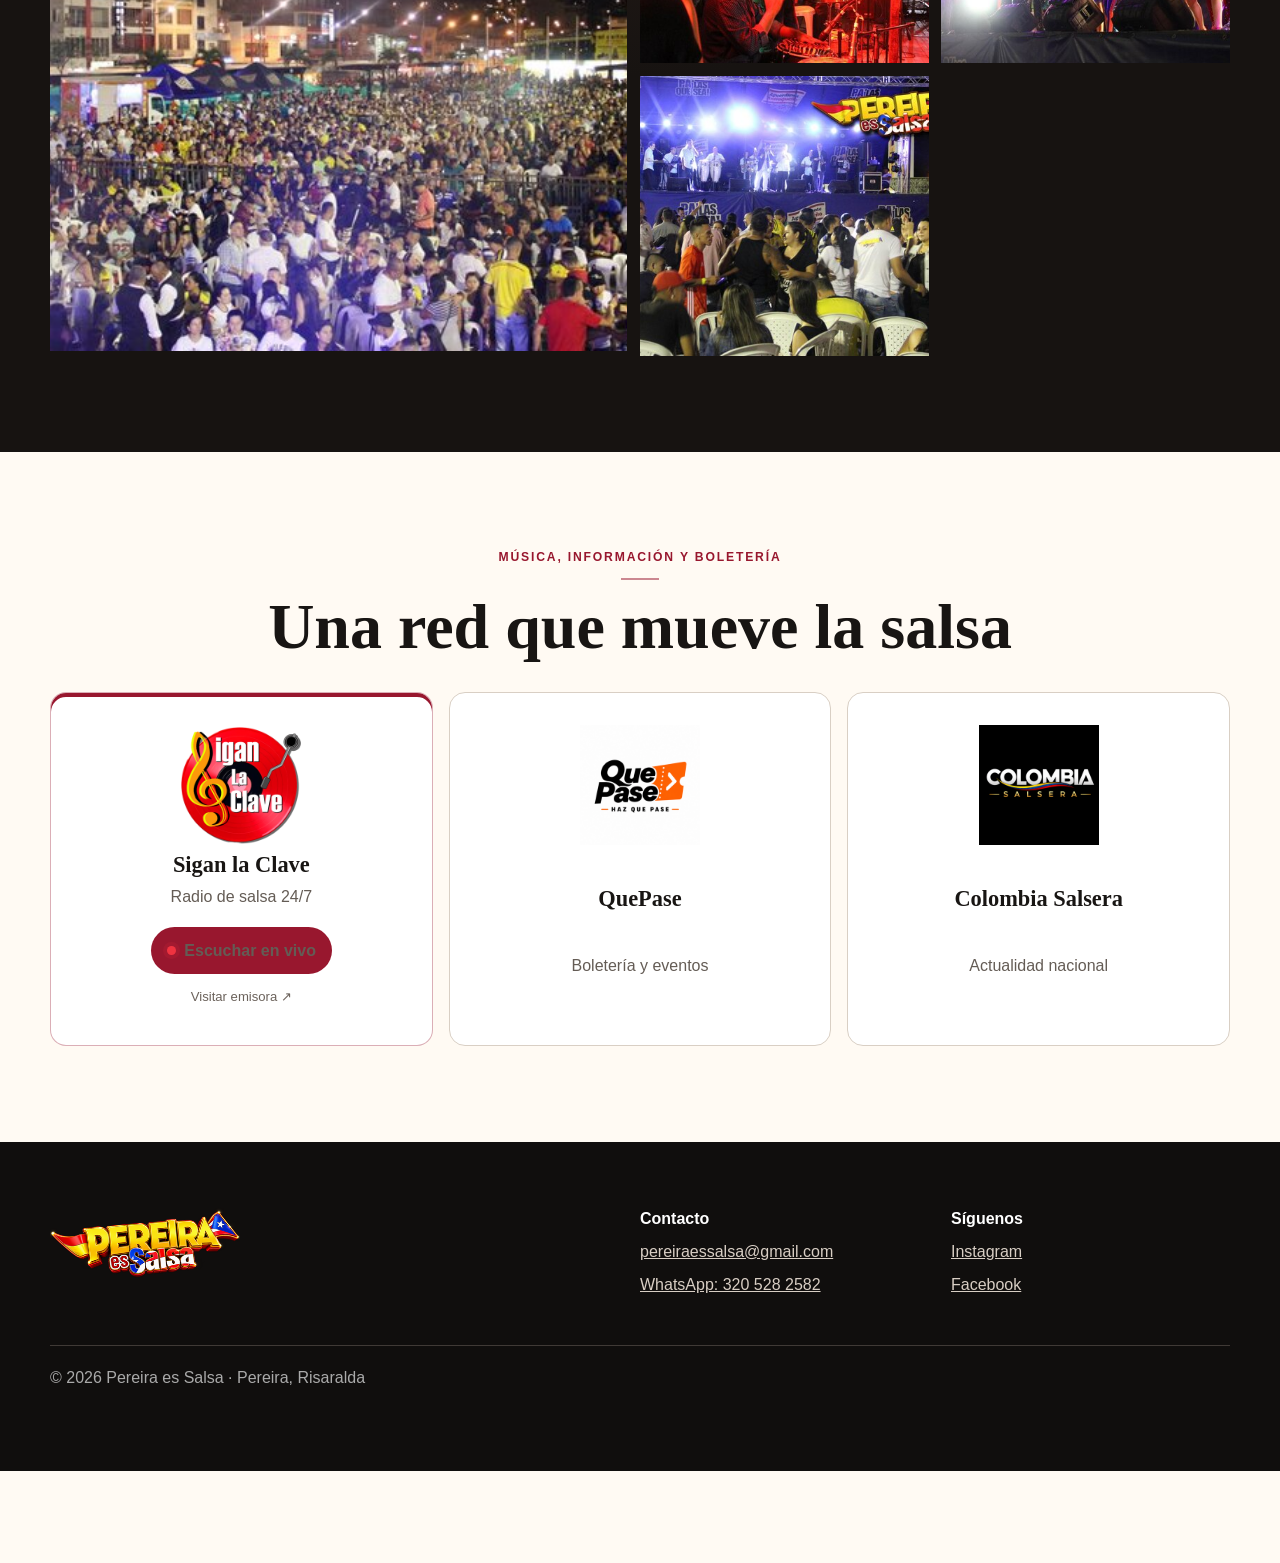
==== commit f0daa0e6: "Integrar reproductor premium y renovar interfaz" ====
--- a/index.html
+++ b/index.html
@@ -59,6 +59,7 @@
     <nav id="menu" aria-label="Navegación principal">
       <a href="#agenda">Agenda</a><a href="eventos/">Eventos</a><a href="archivo-eventos/">Archivo</a><a href="#festival">Festival</a><a href="#red">Nuestra red</a>
     </nav>
+    <button class="header-radio" data-radio-toggle type="button"><span class="live-mini" aria-hidden="true"></span><span data-radio-button-label>Escuchar en vivo</span></button>
     <a class="button button-small" href="publicar-evento.html">Publicar evento</a>
   </header>
 
@@ -68,7 +69,7 @@
         <p class="eyebrow">Pereira · Risaralda · Eje Cafetero</p>
         <h1>La salsa de Pereira<br>tiene aquí su casa</h1>
         <p class="hero-copy">Agenda, escenarios, artistas y memoria viva de una ciudad que baila. Información local, clara y verificada.</p>
-        <div class="actions"><a class="button" href="#agenda">Ver la agenda</a><a class="button button-ghost" href="https://wa.me/573205282582?text=Hola%2C%20quiero%20recibir%20informaci%C3%B3n%20de%20la%20pr%C3%B3xima%20edici%C3%B3n" target="_blank" rel="noopener">Próxima edición</a></div>
+        <div class="actions"><button class="button button-live" data-radio-toggle type="button"><span class="live-mini" aria-hidden="true"></span><span data-radio-button-label>Escuchar en vivo</span></button><a class="button button-ghost" href="#agenda">Ver la agenda</a><a class="button button-ghost" href="https://wa.me/573205282582?text=Hola%2C%20quiero%20recibir%20informaci%C3%B3n%20de%20la%20pr%C3%B3xima%20edici%C3%B3n" target="_blank" rel="noopener">Próxima edición</a></div>
       </div>
     </section>
 
@@ -76,6 +77,7 @@
       <p class="eyebrow">Actualidad local</p>
       <h2>Qué está sonando en Pereira</h2>
       <p>Estamos construyendo una cartelera confiable para encontrar planes salseros sin perder tiempo entre publicaciones dispersas.</p>
+      <button class="listen-inline" data-radio-toggle type="button"><span class="listen-bars" aria-hidden="true"><i></i><i></i><i></i></span><span><strong>Sigan la Clave</strong><small data-radio-button-label>Escuchar en vivo</small></span><b aria-hidden="true">▶</b></button>
     </section>
 
     <section class="section muted" id="agenda">
@@ -107,7 +109,7 @@
     <section class="section network" id="red">
       <p class="eyebrow">Música, información y boletería</p><h2>Una red que mueve la salsa</h2>
       <div class="network-grid">
-        <a href="https://www.siganlaclave.com" target="_blank" rel="noopener"><img src="assets/images/siganlaclave-logo.png" width="300" height="294" loading="lazy" alt="Sigan la Clave"><strong>Sigan la Clave</strong><span>Radio de salsa 24/7</span></a>
+        <article class="network-radio"><img src="assets/images/siganlaclave-logo.png" width="300" height="294" loading="lazy" alt="Sigan la Clave"><strong>Sigan la Clave</strong><span>Radio de salsa 24/7</span><button data-radio-toggle type="button"><span class="live-mini" aria-hidden="true"></span><span data-radio-button-label>Escuchar en vivo</span></button><a href="https://www.siganlaclave.com" target="_blank" rel="noopener">Visitar emisora ↗</a></article>
         <a href="https://quepase.co" target="_blank" rel="noopener"><img src="assets/images/quepase-logo.png" width="320" height="320" loading="lazy" alt="QuePase"><strong>QuePase</strong><span>Boletería y eventos</span></a>
         <a href="https://colombiasalsera.com" target="_blank" rel="noopener"><img src="assets/images/colombia-salsera-logo.png" width="320" height="320" loading="lazy" alt="Colombia Salsera"><strong>Colombia Salsera</strong><span>Actualidad nacional</span></a>
       </div>
@@ -121,5 +123,6 @@
     <p>© <span id="year"></span> Pereira es Salsa · Pereira, Risaralda</p>
   </footer>
   <script src="app.js" defer></script>
+  <script src="radio-player.js" defer></script>
 </body>
 </html>
--- a/styles.css
+++ b/styles.css
@@ -1,3 +1,12 @@
 :root{--red:#98172e;--red-dark:#64101f;--gold:#f0bd3f;--ink:#181513;--paper:#fffaf3;--muted:#f2ece4;--line:#d9cfc4;--white:#fff;--max:1180px}*{box-sizing:border-box}html{scroll-behavior:smooth}body{margin:0;background:var(--paper);color:var(--ink);font-family:Arial,Helvetica,sans-serif;line-height:1.6}a{color:inherit}img{max-width:100%;height:auto;display:block}.skip-link{position:absolute;left:-9999px}.skip-link:focus{left:1rem;top:1rem;background:#fff;padding:.75rem;z-index:100}.site-header{height:82px;padding:.5rem max(1.25rem,calc((100% - var(--max))/2));display:flex;align-items:center;gap:2rem;background:rgba(255,250,243,.97);position:sticky;top:0;z-index:20;border-bottom:1px solid var(--line)}.brand img{width:150px;height:auto}.site-header nav{display:flex;gap:1.6rem;margin-left:auto}.site-header nav a{text-decoration:none;font-weight:700}.site-header nav a:hover,.text-link:hover{color:var(--red)}.menu-button{display:none}.button{display:inline-flex;align-items:center;justify-content:center;min-height:48px;padding:.75rem 1.35rem;border-radius:999px;background:var(--red);color:#fff;text-decoration:none;font-weight:800;border:2px solid var(--red);transition:.2s}.button:hover{background:var(--red-dark);border-color:var(--red-dark);transform:translateY(-1px)}.button-small{min-height:42px;padding:.55rem 1rem}.button-ghost{background:transparent;border-color:#fff}.button-ghost:hover{background:#fff;color:var(--red)}.hero{min-height:78vh;background:linear-gradient(90deg,rgba(15,8,5,.82),rgba(15,8,5,.2)),url('assets/images/hero-bg.jpg') center/cover;display:grid;align-items:center;color:#fff}.hero-content{width:min(var(--max),calc(100% - 2.5rem));margin:auto;padding:5rem 0;max-width:var(--max)}.eyebrow{text-transform:uppercase;letter-spacing:.15em;font-size:.76rem;font-weight:900;color:var(--red);margin:0 0 .7rem}.hero .eyebrow{color:var(--gold)}h1,h2,h3{font-family:Georgia,'Times New Roman',serif;line-height:1.06;margin:.2em 0}.hero h1{font-size:clamp(3rem,8vw,6.6rem);max-width:900px}.hero-copy{font-size:clamp(1.05rem,2vw,1.35rem);max-width:650px}.actions{display:flex;gap:.8rem;flex-wrap:wrap;margin-top:2rem}.section{padding:6rem max(1.25rem,calc((100% - var(--max))/2))}.section h2,.form-shell h1{font-size:clamp(2.3rem,5vw,4.2rem);max-width:830px}.intro{text-align:center}.intro p{max-width:720px;margin:1rem auto}.intro .eyebrow{margin:auto}.muted{background:var(--muted)}.section-heading{display:flex;justify-content:space-between;align-items:end;gap:2rem;margin-bottom:2rem}.text-link{font-weight:800;color:var(--red);text-underline-offset:4px}.event-grid{display:grid;grid-template-columns:repeat(3,1fr);gap:1rem}.event-card,.form-card{background:#fff;padding:1.5rem;border:1px solid var(--line);border-radius:14px}.event-date{color:var(--red);font-weight:900;text-transform:capitalize}.empty-state{background:#fff;padding:2rem;border-left:5px solid var(--gold)}.edition-grid{display:grid;grid-template-columns:repeat(3,1fr);gap:1.2rem;margin-top:2rem}.edition-grid article{background:#fff;border:1px solid var(--line);border-radius:16px;overflow:hidden}.edition-grid article>img{width:100%;height:310px;object-fit:cover}.edition-grid article>div{padding:1.4rem}.edition-grid span{color:var(--red);font-weight:900}.gallery{background:#171311;color:#fff}.gallery .eyebrow{color:var(--gold)}.gallery-grid{display:grid;grid-template-columns:2fr 1fr 1fr;gap:.8rem;margin-top:2rem}.gallery-grid img{width:100%;height:280px;object-fit:cover}.gallery-grid img:first-child{grid-row:span 2;height:568px}.network-grid{display:grid;grid-template-columns:repeat(3,1fr);gap:1rem;margin-top:2rem}.network-grid a{background:#fff;border:1px solid var(--line);padding:2rem;text-align:center;text-decoration:none;border-radius:16px;display:grid;justify-items:center;gap:.4rem}.network-grid img{width:120px;height:120px;object-fit:contain}.network-grid strong{font:700 1.4rem Georgia,serif}.network-grid span{color:#645c55}footer{background:#100e0d;color:#fff;padding:4rem max(1.25rem,calc((100% - var(--max))/2));display:grid;grid-template-columns:2fr 1fr 1fr;gap:2rem}footer img{width:190px}footer div{display:flex;flex-direction:column;gap:.45rem}footer div a{color:#d8cec4}footer p{grid-column:1/-1;border-top:1px solid #403a36;padding-top:1.2rem;color:#aaa}.form-page{min-height:100vh}.form-shell{width:min(760px,calc(100% - 2.5rem));margin:6rem auto}.form-shell>p{font-size:1.1rem}.form-card{margin-top:2rem;padding:2rem}.form-card h2{font-size:2rem}@media(max-width:800px){.site-header{height:72px;gap:.6rem}.brand img{width:120px}.menu-button{display:block;margin-left:auto;background:transparent;border:1px solid var(--line);padding:.55rem;border-radius:8px}.site-header nav{display:none;position:absolute;left:0;right:0;top:71px;background:var(--paper);padding:1.2rem;flex-direction:column;border-bottom:1px solid var(--line)}.site-header nav.open{display:flex}.site-header>.button{display:none}.hero{min-height:70vh}.section{padding-top:4rem;padding-bottom:4rem}.section-heading{align-items:start;flex-direction:column}.event-grid,.edition-grid,.network-grid,footer{grid-template-columns:1fr}.gallery-grid{grid-template-columns:1fr 1fr}.gallery-grid img,.gallery-grid img:first-child{height:240px;grid-row:auto}.gallery-grid img:first-child{grid-column:span 2}footer p{grid-column:1}}
 @media(prefers-reduced-motion:reduce){html{scroll-behavior:auto}.button{transition:none}}
 .event-card>img{width:100%;aspect-ratio:16/9;object-fit:cover;border-radius:9px;margin-bottom:1rem}.agenda-more{display:flex;align-items:center;gap:1.2rem;flex-wrap:wrap;margin-top:2rem}.button-outline{background:transparent;color:var(--red)}.listing-page,.event-detail{width:min(var(--max),calc(100% - 2.5rem));margin:0 auto;padding:6rem 0}.listing-page>h1,.event-detail h1{font-size:clamp(2.5rem,6vw,5rem)}.listing-page>.event-grid{margin-top:2.5rem}.event-detail-grid{display:grid;grid-template-columns:1.1fr .9fr;gap:3rem;align-items:start;margin-top:2rem}.event-detail-grid>img{width:100%;aspect-ratio:16/9;object-fit:cover;border-radius:18px}.event-lead{font-size:1.25rem}.verification-note{font-size:.85rem;color:#70665e;margin-top:2rem}@media(max-width:800px){.event-detail-grid{grid-template-columns:1fr}}
+
+/* Reproductor premium de Sigan la Clave */
+body{padding-bottom:92px}button,input{font:inherit}button{cursor:pointer}.header-radio{min-height:40px;display:inline-flex;align-items:center;gap:.55rem;padding:.5rem .85rem;border:1px solid rgba(152,23,46,.25);border-radius:999px;background:#fff;color:var(--red);font-weight:900;white-space:nowrap}.header-radio:hover,.header-radio.is-playing{background:var(--red);color:#fff}.live-mini{width:.55rem;height:.55rem;border-radius:50%;background:#ef3340;box-shadow:0 0 0 4px rgba(239,51,64,.13);flex:none}.is-playing .live-mini{animation:radio-pulse 1.3s infinite}.button-live{gap:.65rem;background:var(--gold);border-color:var(--gold);color:#261c10}.button-live:hover,.button-live.is-playing{background:#ffd466;border-color:#ffd466;color:#261c10}.listen-inline{margin:2rem auto 0;min-width:300px;display:flex;align-items:center;gap:1rem;text-align:left;padding:.65rem .75rem;border:1px solid var(--line);border-radius:14px;background:#fff;box-shadow:0 12px 35px rgba(39,27,20,.08);color:var(--ink)}.listen-inline:hover{border-color:var(--red);transform:translateY(-2px)}.listen-inline>span:nth-child(2){display:grid;line-height:1.25}.listen-inline small{color:#726860}.listen-inline b{margin-left:auto;width:38px;height:38px;display:grid;place-items:center;border-radius:50%;background:var(--red);color:#fff}.listen-bars{width:44px;height:44px;display:flex;justify-content:center;align-items:center;gap:3px;border-radius:10px;background:var(--red);overflow:hidden}.listen-bars i{display:block;width:3px;height:20px;border-radius:4px;background:var(--gold);animation:radio-bars .9s ease-in-out infinite alternate}.listen-bars i:nth-child(2){height:30px;animation-delay:.25s}.listen-bars i:nth-child(3){height:14px;animation-delay:.5s}.listen-inline:not(.is-playing) .listen-bars i{animation-play-state:paused}.network-grid>a,.network-radio{background:#fff;border:1px solid var(--line);padding:2rem;text-align:center;text-decoration:none;border-radius:16px;display:grid;justify-items:center;gap:.4rem}.network-radio{position:relative;border-color:rgba(152,23,46,.35);box-shadow:inset 0 4px 0 var(--red)}.network-radio button{display:inline-flex;align-items:center;gap:.55rem;margin-top:.65rem;padding:.7rem 1rem;border:0;border-radius:999px;background:var(--red);color:#fff;font-weight:900}.network-radio>a{font-size:.82rem;color:#6b625b;text-underline-offset:3px}
+.radio-dock{position:fixed;z-index:1000;left:50%;bottom:14px;transform:translateX(-50%);width:min(920px,calc(100% - 28px));min-height:72px;display:grid;grid-template-columns:auto minmax(0,1fr) auto;align-items:center;gap:14px;padding:10px 12px;color:#fff;background:linear-gradient(105deg,#130f11 0%,#24151b 58%,#41101f 100%);border:1px solid rgba(255,255,255,.14);border-radius:18px;box-shadow:0 18px 55px rgba(24,5,11,.46),inset 0 1px 0 rgba(255,255,255,.08);backdrop-filter:blur(18px)}.radio-dock:before{content:"";position:absolute;inset:0;border-radius:inherit;pointer-events:none;background:linear-gradient(90deg,transparent 0 55%,rgba(240,189,63,.08))}.radio-art-wrap{position:relative;width:52px;height:52px}.radio-art{width:52px;height:52px;object-fit:cover;border-radius:11px;background:#fff}.radio-live-pulse{position:absolute;right:-3px;bottom:-3px;width:13px;height:13px;border:3px solid #151113;border-radius:50%;background:#ef3340}.radio-dock[data-state="playing"] .radio-live-pulse{animation:radio-pulse 1.3s infinite}.radio-copy{min-width:0;line-height:1.2}.radio-station{display:flex;align-items:center;gap:7px;font-size:.78rem;font-weight:900;letter-spacing:.03em}.radio-live-label{padding:3px 6px;border-radius:4px;background:#ef3340;font-size:.6rem;letter-spacing:.12em}.radio-track{margin-top:5px;font-weight:800;white-space:nowrap;overflow:hidden;text-overflow:ellipsis}.radio-status{margin-top:3px;color:#bcb1b5;font-size:.7rem}.radio-actions{display:flex;align-items:center;gap:14px;position:relative}.radio-volume{display:flex;align-items:center;gap:8px}.radio-volume svg{width:19px;height:19px;fill:#d6ccd0}.radio-volume input{width:92px;accent-color:var(--gold)}.radio-main-control{position:relative;width:48px;height:48px;display:grid;place-items:center;border:0;border-radius:50%;background:var(--gold);color:#271a10;box-shadow:0 8px 20px rgba(240,189,63,.2)}.radio-main-control:hover{transform:scale(1.05)}.radio-main-control svg{width:24px;height:24px;fill:currentColor}.icon-pause,.radio-spinner{display:none}.radio-dock[data-state="playing"] .icon-play{display:none}.radio-dock[data-state="playing"] .icon-pause{display:block}.radio-dock[data-state="loading"] .icon-play{display:none}.radio-dock[data-state="loading"] .radio-spinner{display:block;width:22px;height:22px;border:3px solid rgba(39,26,16,.3);border-top-color:#271a10;border-radius:50%;animation:radio-spin .8s linear infinite}@keyframes radio-spin{to{transform:rotate(360deg)}}@keyframes radio-pulse{50%{box-shadow:0 0 0 7px rgba(239,51,64,0)}}@keyframes radio-bars{to{height:8px}}
+@media(max-width:1050px){.site-header nav{gap:1rem}.header-radio span:last-child{display:none}.header-radio{padding:.65rem}.site-header{gap:1rem}}@media(max-width:800px){body{padding-bottom:88px}.header-radio{margin-left:auto}.radio-dock{bottom:8px;width:calc(100% - 16px);min-height:70px;gap:10px;padding:9px;border-radius:15px}.radio-art-wrap,.radio-art{width:48px;height:48px}.radio-volume{display:none}.radio-track{font-size:.86rem}.radio-status{font-size:.65rem}.radio-main-control{width:44px;height:44px}.listen-inline{min-width:0;width:100%;max-width:340px}.site-header>.header-radio+ .button{display:none}}@media(prefers-reduced-motion:reduce){.live-mini,.listen-bars i,.radio-live-pulse{animation:none!important}}
+
+/* Dirección editorial: títulos centrados y profundidad visual */
+.network-grid .network-radio>a{display:inline;background:transparent;border:0;border-radius:0;padding:.35rem;font-size:.82rem;color:#6b625b;text-underline-offset:3px}
+.section>.eyebrow,.section>h2,.section-heading{text-align:center}.section>h2{margin-left:auto;margin-right:auto}.section-heading{flex-direction:column;align-items:center;gap:.8rem}.section-heading>div{width:100%}.section-heading .eyebrow,.section-heading h2{margin-left:auto;margin-right:auto}.hero{background-position:center}.hero-content{text-align:center;display:grid;justify-items:center}.hero-copy{margin-left:auto;margin-right:auto}.hero .actions{justify-content:center}.intro{position:relative;overflow:hidden}.intro:before{content:"";position:absolute;width:340px;height:340px;left:-170px;top:-170px;border:1px solid rgba(152,23,46,.12);border-radius:50%;box-shadow:0 0 0 55px rgba(152,23,46,.025)}.muted{background:linear-gradient(180deg,#f4eee7 0%,#eee4da 100%)}.edition-grid article,.network-grid>a,.network-radio,.event-card{transition:transform .25s ease,box-shadow .25s ease,border-color .25s ease}.edition-grid article:hover,.network-grid>a:hover,.network-radio:hover,.event-card:hover{transform:translateY(-5px);box-shadow:0 20px 42px rgba(52,35,25,.12);border-color:rgba(152,23,46,.3)}.gallery{text-align:center;background:radial-gradient(circle at 50% 0%,#34231d 0,#171311 48%)}.gallery-grid{text-align:left}.network{text-align:center}.listing-page{text-align:center}.listing-page>.event-grid,.event-detail{text-align:left}.form-shell{text-align:center}.form-card{text-align:left}.eyebrow:after{content:"";display:block;width:38px;height:2px;margin:.65rem auto 0;background:currentColor;opacity:.5}.event-card .event-date:after,.hero .eyebrow:after{display:none}.whatsapp-float{position:fixed;z-index:1100;right:20px;bottom:108px;width:56px;height:56px;display:grid;place-items:center;border-radius:50%;background:#25d366;color:#fff;box-shadow:0 12px 30px rgba(16,105,49,.35);transition:transform .2s ease,box-shadow .2s ease}.whatsapp-float:hover{transform:translateY(-3px) scale(1.04);box-shadow:0 16px 34px rgba(16,105,49,.43)}.whatsapp-float svg{width:30px;height:30px;fill:currentColor}@media(max-width:800px){.whatsapp-float{right:14px;bottom:92px;width:48px;height:48px}.whatsapp-float svg{width:26px;height:26px}.section>.eyebrow,.section>h2{text-align:center}.hero h1{font-size:clamp(2.7rem,13vw,4.6rem)}}
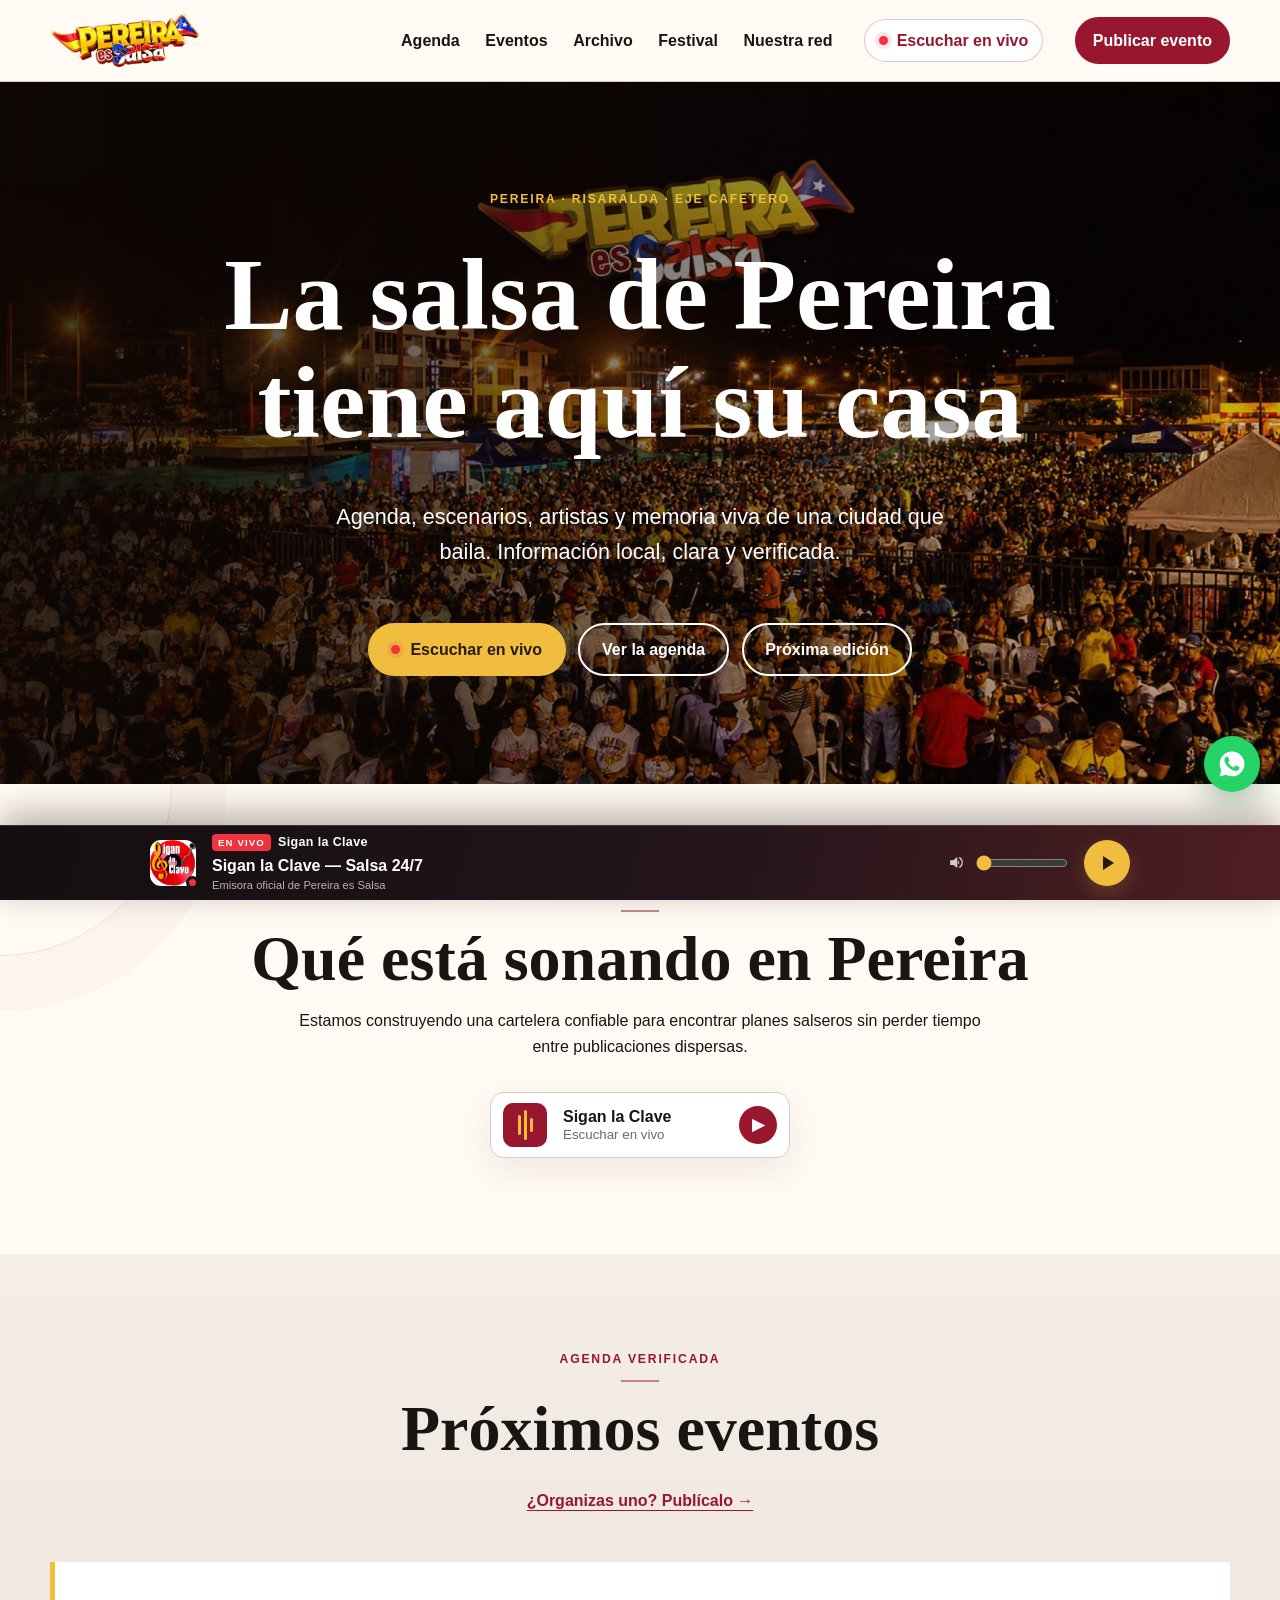
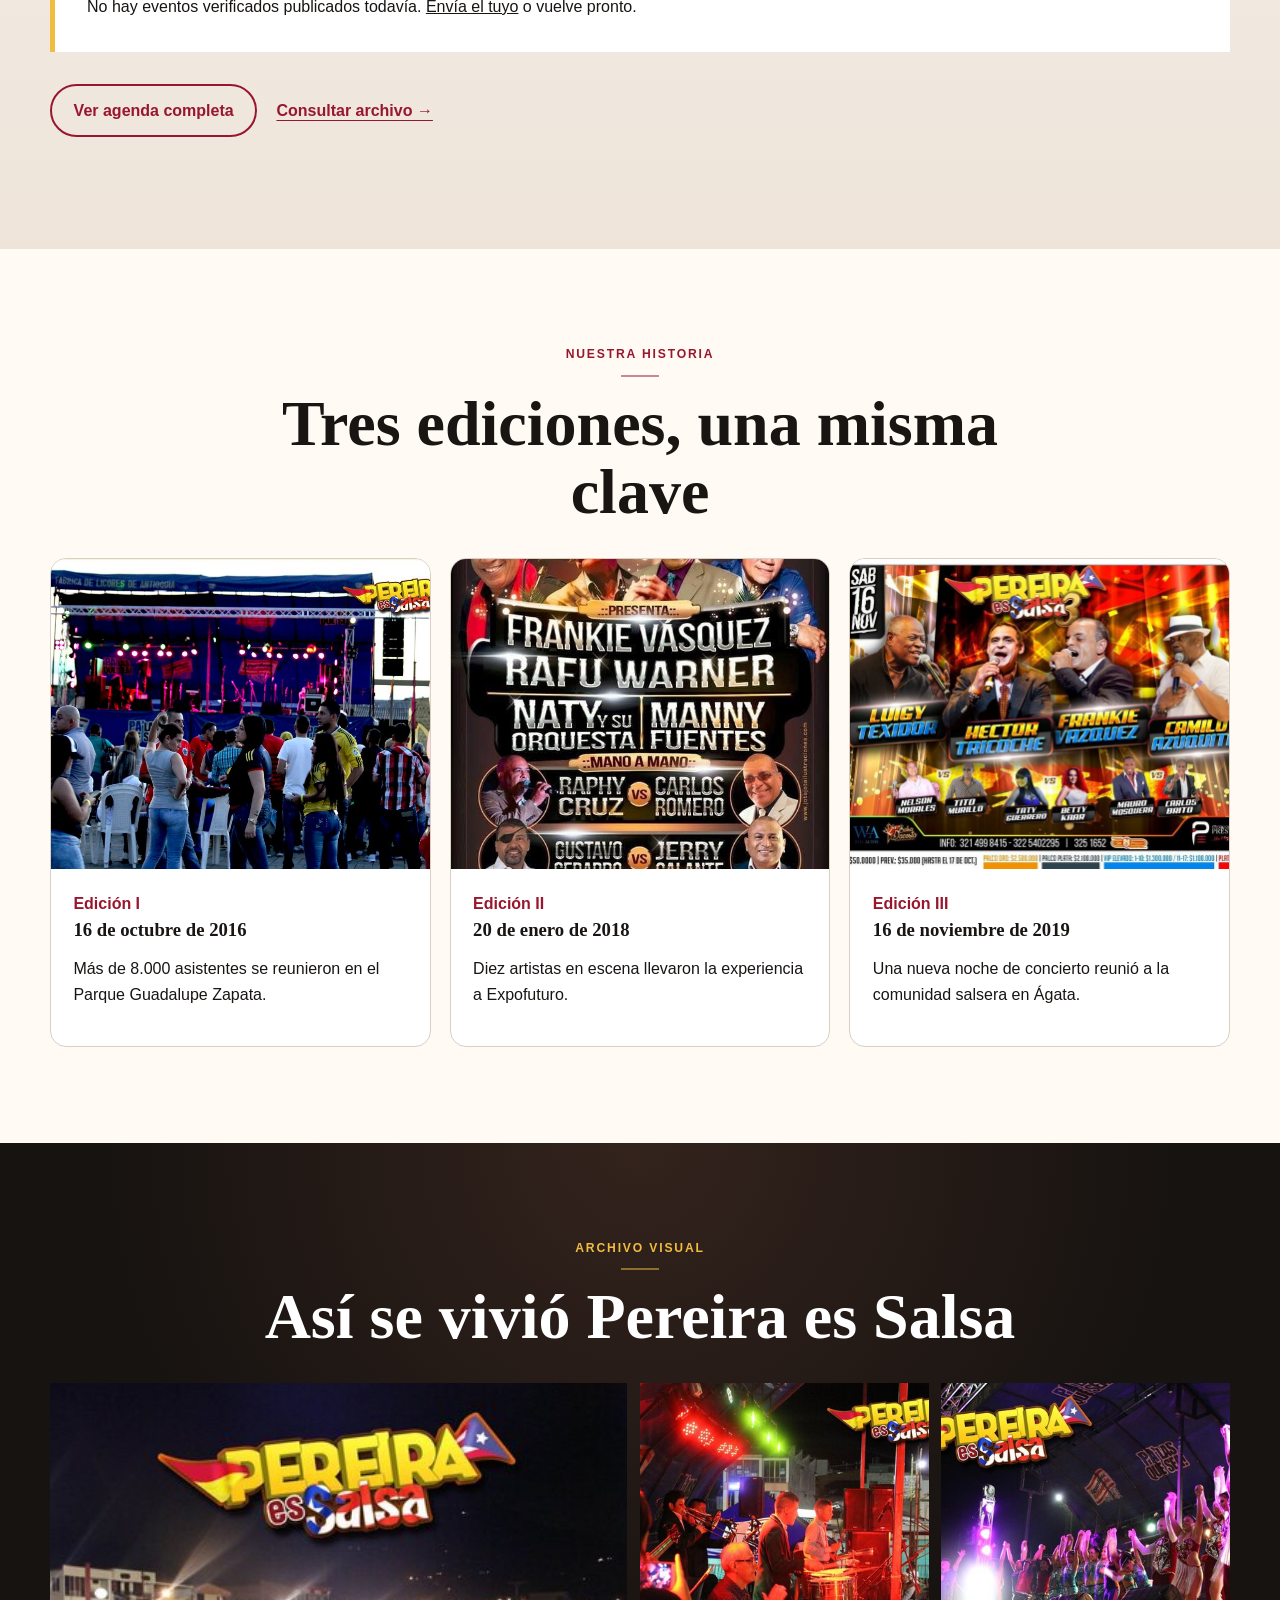
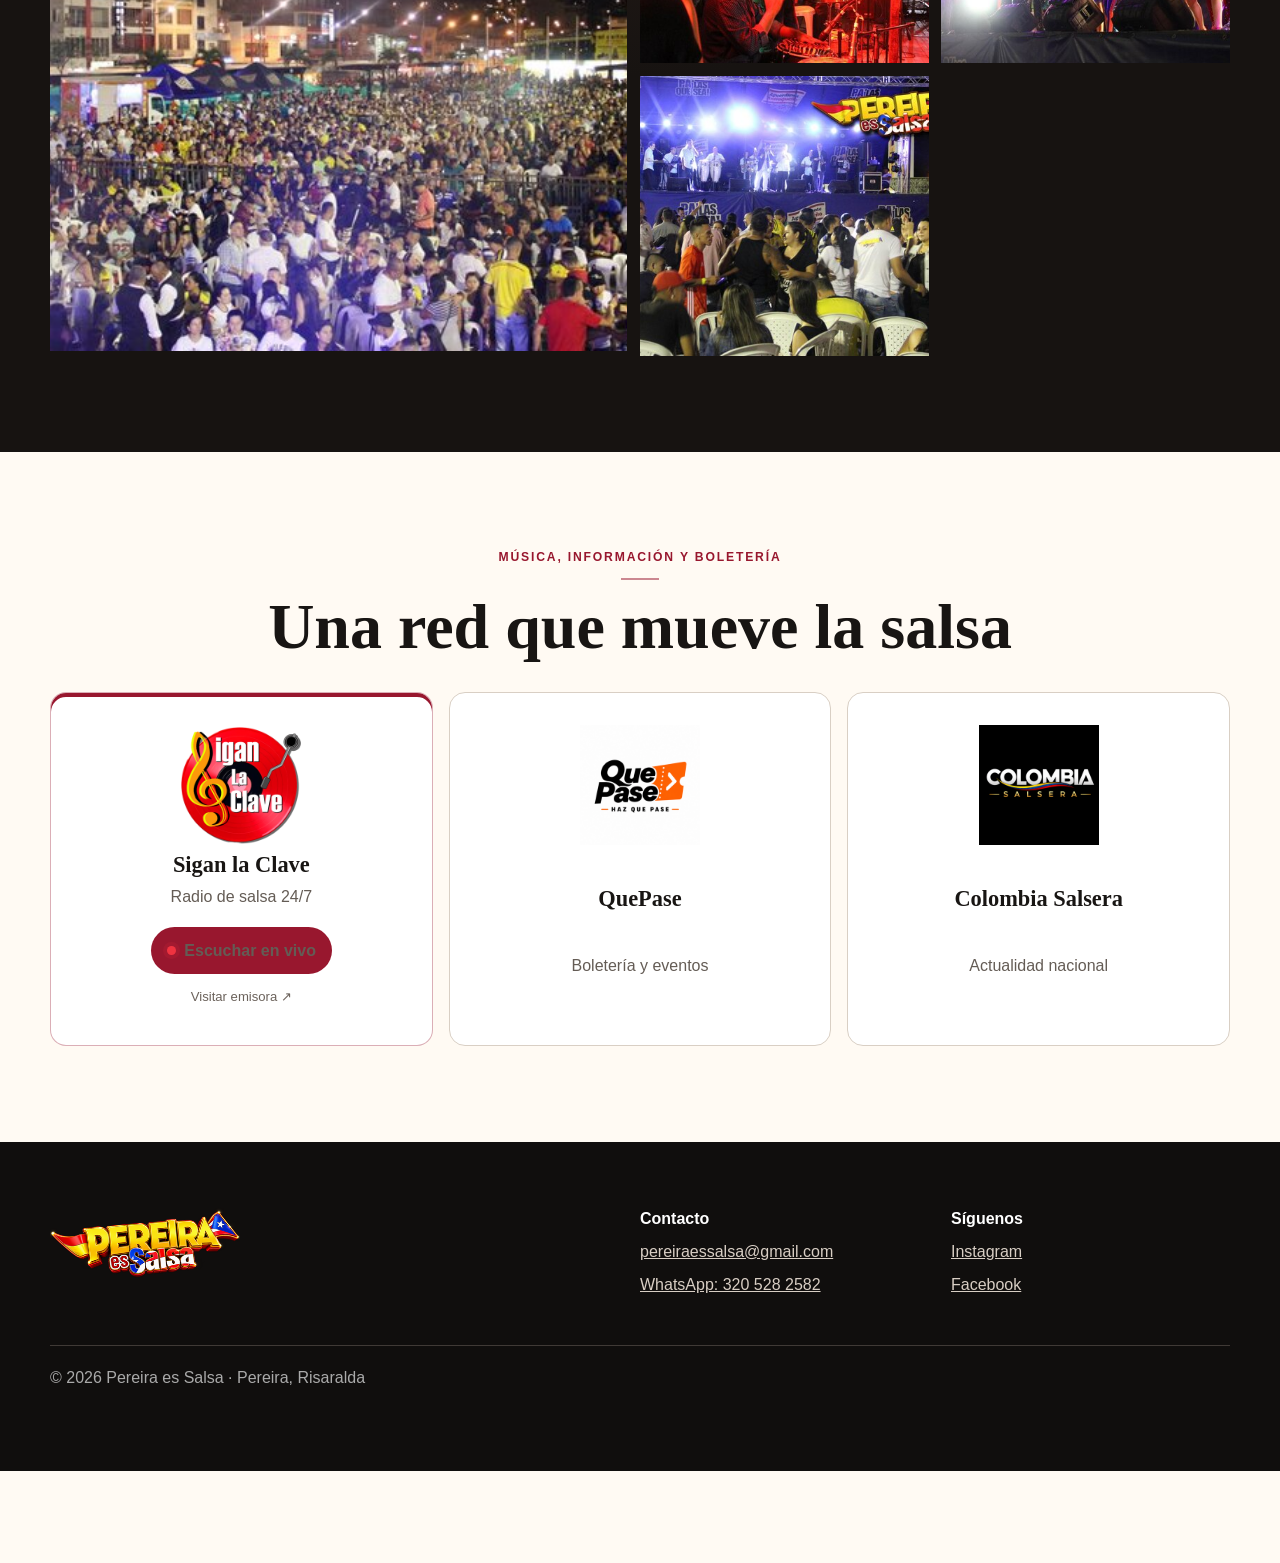
==== commit 5e4f5ed2: "Forzar actualización del reproductor en navegadores" ====
--- a/index.html
+++ b/index.html
@@ -20,7 +20,7 @@
   <meta name="twitter:description" content="Eventos, lugares y cultura salsera de Pereira en un solo sitio.">
   <meta name="twitter:image" content="https://www.pereiraessalsa.com/assets/images/og-image.jpg">
   <link rel="preload" href="assets/images/hero-bg.jpg" as="image" fetchpriority="high">
-  <link rel="stylesheet" href="styles.css">
+  <link rel="stylesheet" href="styles.css?v=20260823-2">
   <script type="application/ld+json">
   {
     "@context": "https://schema.org",
@@ -123,6 +123,6 @@
     <p>© <span id="year"></span> Pereira es Salsa · Pereira, Risaralda</p>
   </footer>
   <script src="app.js" defer></script>
-  <script src="radio-player.js" defer></script>
+  <script src="radio-player.js?v=20260823-2" defer></script>
 </body>
 </html>
--- a/styles.css
+++ b/styles.css
@@ -8,5 +8,6 @@
 @media(max-width:1050px){.site-header nav{gap:1rem}.header-radio span:last-child{display:none}.header-radio{padding:.65rem}.site-header{gap:1rem}}@media(max-width:800px){body{padding-bottom:88px}.header-radio{margin-left:auto}.radio-dock{bottom:8px;width:calc(100% - 16px);min-height:70px;gap:10px;padding:9px;border-radius:15px}.radio-art-wrap,.radio-art{width:48px;height:48px}.radio-volume{display:none}.radio-track{font-size:.86rem}.radio-status{font-size:.65rem}.radio-main-control{width:44px;height:44px}.listen-inline{min-width:0;width:100%;max-width:340px}.site-header>.header-radio+ .button{display:none}}@media(prefers-reduced-motion:reduce){.live-mini,.listen-bars i,.radio-live-pulse{animation:none!important}}
 
 /* Dirección editorial: títulos centrados y profundidad visual */
+.radio-dock{left:0;right:0;bottom:0;transform:none;width:100%;min-height:70px;border-radius:0;border-width:1px 0 0;padding:8px max(18px,calc((100% - 980px)/2));grid-template-columns:48px minmax(0,1fr) auto;box-shadow:0 -10px 35px rgba(24,5,11,.32)}.radio-dock:before{border-radius:0}.radio-art-wrap,.radio-art{width:46px;height:46px}.radio-dock svg{max-width:24px!important;max-height:24px!important}.radio-volume svg{width:19px!important;height:19px!important}.radio-main-control svg{width:24px!important;height:24px!important}.whatsapp-float svg{width:30px!important;height:30px!important;max-width:30px!important;max-height:30px!important}.whatsapp-float{bottom:88px}.radio-main-control{width:46px;height:46px}@media(max-width:800px){body{padding-bottom:70px}.radio-dock{bottom:0;width:100%;min-height:66px;padding:8px 10px;border-radius:0;grid-template-columns:44px minmax(0,1fr) 42px}.radio-art-wrap,.radio-art{width:42px;height:42px}.radio-main-control{width:42px;height:42px}.whatsapp-float{bottom:78px}}
 .network-grid .network-radio>a{display:inline;background:transparent;border:0;border-radius:0;padding:.35rem;font-size:.82rem;color:#6b625b;text-underline-offset:3px}
 .section>.eyebrow,.section>h2,.section-heading{text-align:center}.section>h2{margin-left:auto;margin-right:auto}.section-heading{flex-direction:column;align-items:center;gap:.8rem}.section-heading>div{width:100%}.section-heading .eyebrow,.section-heading h2{margin-left:auto;margin-right:auto}.hero{background-position:center}.hero-content{text-align:center;display:grid;justify-items:center}.hero-copy{margin-left:auto;margin-right:auto}.hero .actions{justify-content:center}.intro{position:relative;overflow:hidden}.intro:before{content:"";position:absolute;width:340px;height:340px;left:-170px;top:-170px;border:1px solid rgba(152,23,46,.12);border-radius:50%;box-shadow:0 0 0 55px rgba(152,23,46,.025)}.muted{background:linear-gradient(180deg,#f4eee7 0%,#eee4da 100%)}.edition-grid article,.network-grid>a,.network-radio,.event-card{transition:transform .25s ease,box-shadow .25s ease,border-color .25s ease}.edition-grid article:hover,.network-grid>a:hover,.network-radio:hover,.event-card:hover{transform:translateY(-5px);box-shadow:0 20px 42px rgba(52,35,25,.12);border-color:rgba(152,23,46,.3)}.gallery{text-align:center;background:radial-gradient(circle at 50% 0%,#34231d 0,#171311 48%)}.gallery-grid{text-align:left}.network{text-align:center}.listing-page{text-align:center}.listing-page>.event-grid,.event-detail{text-align:left}.form-shell{text-align:center}.form-card{text-align:left}.eyebrow:after{content:"";display:block;width:38px;height:2px;margin:.65rem auto 0;background:currentColor;opacity:.5}.event-card .event-date:after,.hero .eyebrow:after{display:none}.whatsapp-float{position:fixed;z-index:1100;right:20px;bottom:108px;width:56px;height:56px;display:grid;place-items:center;border-radius:50%;background:#25d366;color:#fff;box-shadow:0 12px 30px rgba(16,105,49,.35);transition:transform .2s ease,box-shadow .2s ease}.whatsapp-float:hover{transform:translateY(-3px) scale(1.04);box-shadow:0 16px 34px rgba(16,105,49,.43)}.whatsapp-float svg{width:30px;height:30px;fill:currentColor}@media(max-width:800px){.whatsapp-float{right:14px;bottom:92px;width:48px;height:48px}.whatsapp-float svg{width:26px;height:26px}.section>.eyebrow,.section>h2{text-align:center}.hero h1{font-size:clamp(2.7rem,13vw,4.6rem)}}
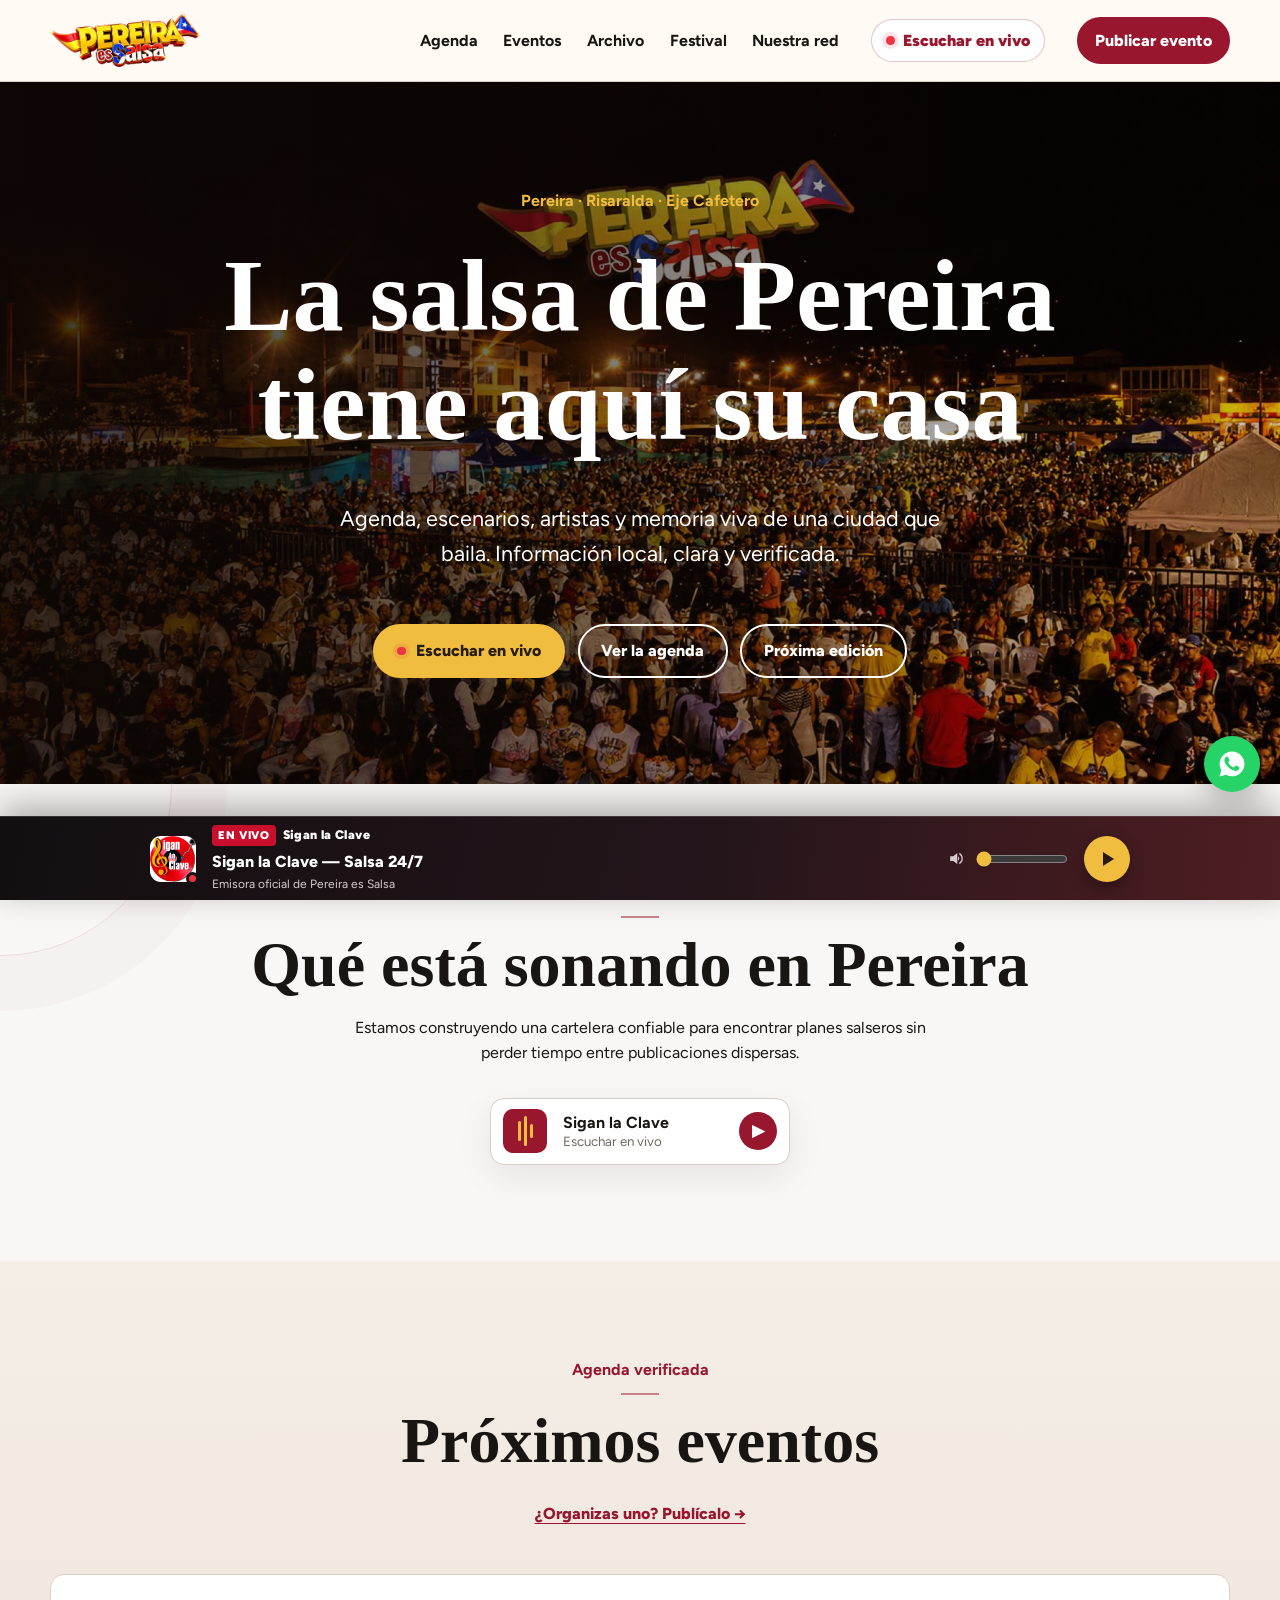
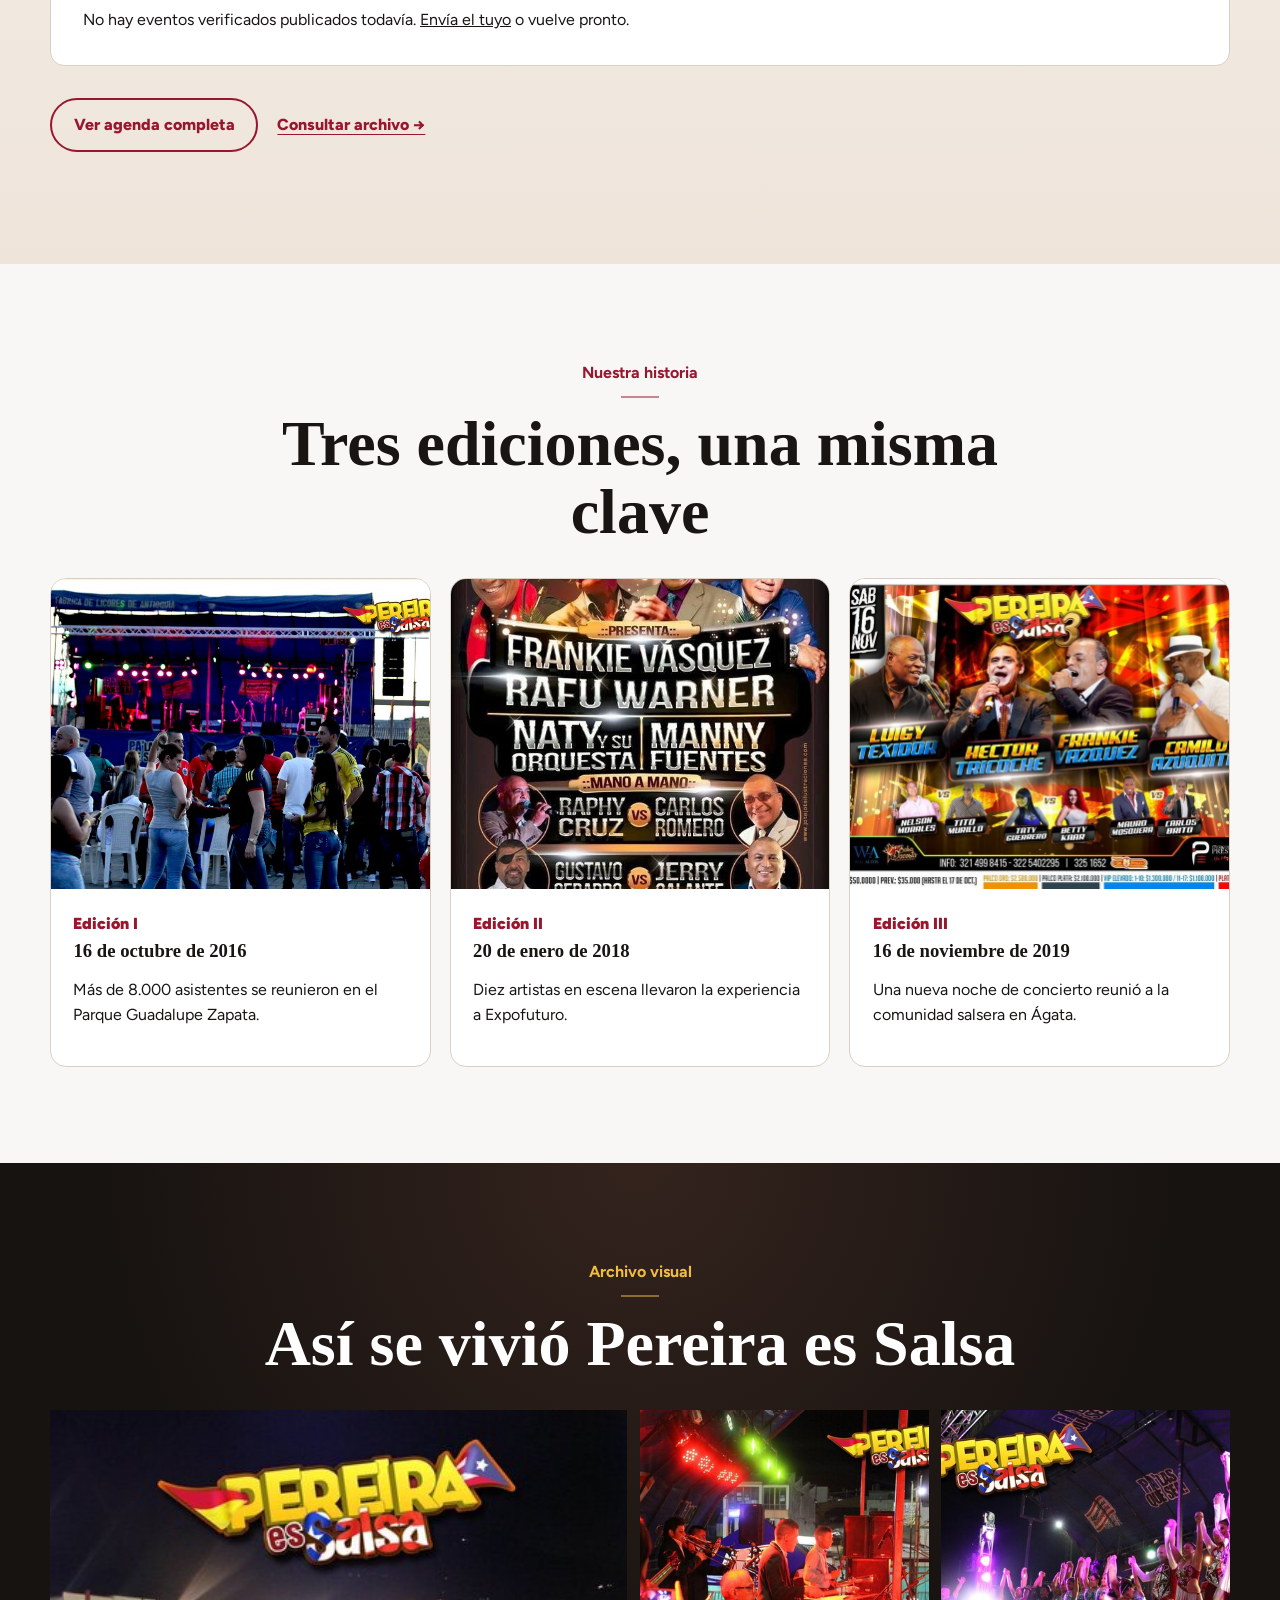
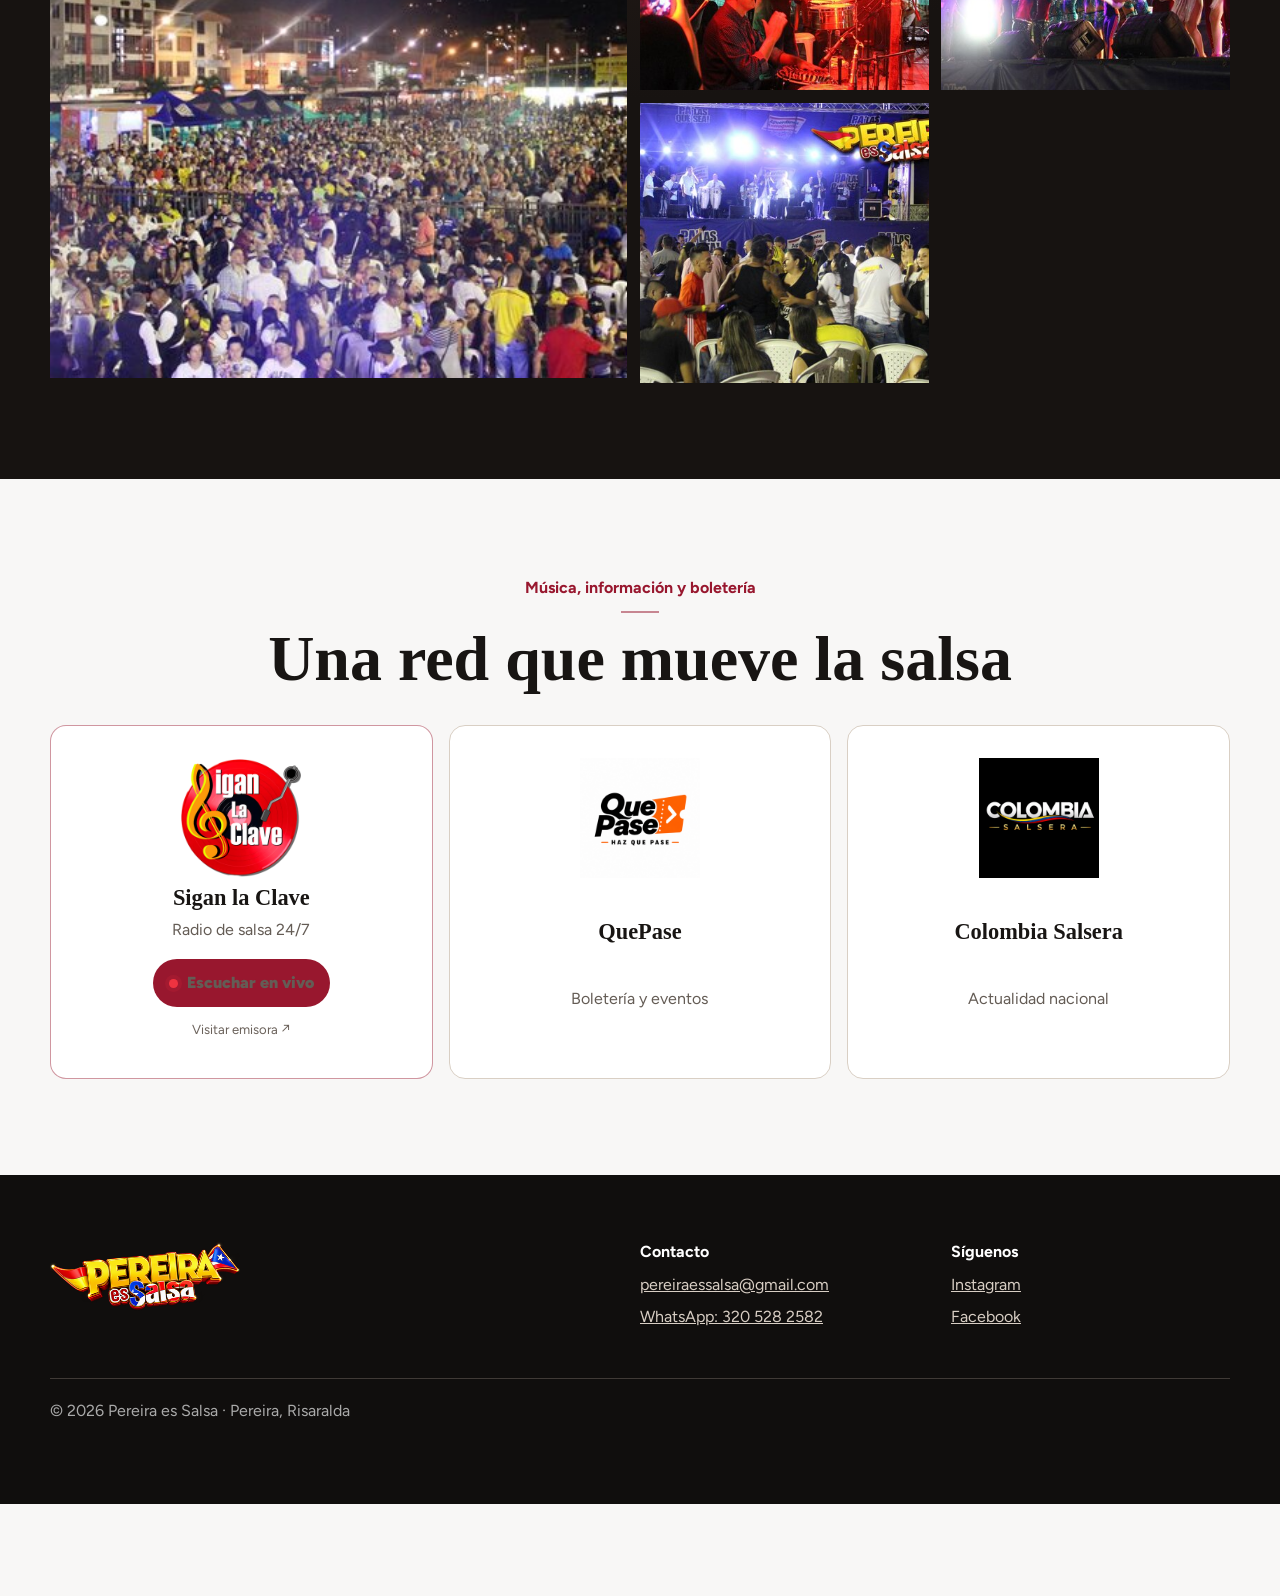
==== commit 1c7a7f44: "Diseño: corregir hallazgos del detector Impeccable (18 -> 0 en portada) - Tipografía: Figtree para e" ====
--- a/index.html
+++ b/index.html
@@ -20,7 +20,7 @@
   <meta name="twitter:description" content="Eventos, lugares y cultura salsera de Pereira en un solo sitio.">
   <meta name="twitter:image" content="https://www.pereiraessalsa.com/assets/images/og-image.jpg">
   <link rel="preload" href="assets/images/hero-bg.jpg" as="image" fetchpriority="high">
-  <link rel="stylesheet" href="styles.css?v=20260823-2">
+  <link rel="stylesheet" href="styles.css?v=20261004-1">
   <script type="application/ld+json">
   {
     "@context": "https://schema.org",
@@ -52,15 +52,15 @@
 <body>
   <a class="skip-link" href="#contenido">Saltar al contenido</a>
   <header class="site-header">
-    <a class="brand" href="#inicio" aria-label="Pereira es Salsa, inicio">
+    <a class="brand" href="/" aria-label="Pereira es Salsa, inicio">
       <img src="assets/images/logo-pereira-es-salsa.png" width="373" height="150" alt="Pereira es Salsa">
     </a>
     <button class="menu-button" type="button" aria-expanded="false" aria-controls="menu">Menú</button>
     <nav id="menu" aria-label="Navegación principal">
-      <a href="#agenda">Agenda</a><a href="eventos/">Eventos</a><a href="archivo-eventos/">Archivo</a><a href="#festival">Festival</a><a href="#red">Nuestra red</a>
+      <a href="/#agenda">Agenda</a><a href="/eventos/">Eventos</a><a href="/archivo-eventos/">Archivo</a><a href="/#festival">Festival</a><a href="/#red">Nuestra red</a>
     </nav>
     <button class="header-radio" data-radio-toggle type="button"><span class="live-mini" aria-hidden="true"></span><span data-radio-button-label>Escuchar en vivo</span></button>
-    <a class="button button-small" href="publicar-evento.html">Publicar evento</a>
+    <a class="button button-small" href="/publicar-evento.html">Publicar evento</a>
   </header>
 
   <main id="contenido">
@@ -122,7 +122,7 @@
     <div><strong>Síguenos</strong><a href="https://www.instagram.com/pereiraessalsaoficial/" target="_blank" rel="noopener">Instagram</a><a href="https://www.facebook.com/PereiraEsSalsa/" target="_blank" rel="noopener">Facebook</a></div>
     <p>© <span id="year"></span> Pereira es Salsa · Pereira, Risaralda</p>
   </footer>
-  <script src="app.js" defer></script>
+  <script src="app.js?v=20260823-3" defer></script>
   <script src="radio-player.js?v=20260823-2" defer></script>
 </body>
 </html>
--- a/styles.css
+++ b/styles.css
@@ -1,13 +1,14 @@
-:root{--red:#98172e;--red-dark:#64101f;--gold:#f0bd3f;--ink:#181513;--paper:#fffaf3;--muted:#f2ece4;--line:#d9cfc4;--white:#fff;--max:1180px}*{box-sizing:border-box}html{scroll-behavior:smooth}body{margin:0;background:var(--paper);color:var(--ink);font-family:Arial,Helvetica,sans-serif;line-height:1.6}a{color:inherit}img{max-width:100%;height:auto;display:block}.skip-link{position:absolute;left:-9999px}.skip-link:focus{left:1rem;top:1rem;background:#fff;padding:.75rem;z-index:100}.site-header{height:82px;padding:.5rem max(1.25rem,calc((100% - var(--max))/2));display:flex;align-items:center;gap:2rem;background:rgba(255,250,243,.97);position:sticky;top:0;z-index:20;border-bottom:1px solid var(--line)}.brand img{width:150px;height:auto}.site-header nav{display:flex;gap:1.6rem;margin-left:auto}.site-header nav a{text-decoration:none;font-weight:700}.site-header nav a:hover,.text-link:hover{color:var(--red)}.menu-button{display:none}.button{display:inline-flex;align-items:center;justify-content:center;min-height:48px;padding:.75rem 1.35rem;border-radius:999px;background:var(--red);color:#fff;text-decoration:none;font-weight:800;border:2px solid var(--red);transition:.2s}.button:hover{background:var(--red-dark);border-color:var(--red-dark);transform:translateY(-1px)}.button-small{min-height:42px;padding:.55rem 1rem}.button-ghost{background:transparent;border-color:#fff}.button-ghost:hover{background:#fff;color:var(--red)}.hero{min-height:78vh;background:linear-gradient(90deg,rgba(15,8,5,.82),rgba(15,8,5,.2)),url('assets/images/hero-bg.jpg') center/cover;display:grid;align-items:center;color:#fff}.hero-content{width:min(var(--max),calc(100% - 2.5rem));margin:auto;padding:5rem 0;max-width:var(--max)}.eyebrow{text-transform:uppercase;letter-spacing:.15em;font-size:.76rem;font-weight:900;color:var(--red);margin:0 0 .7rem}.hero .eyebrow{color:var(--gold)}h1,h2,h3{font-family:Georgia,'Times New Roman',serif;line-height:1.06;margin:.2em 0}.hero h1{font-size:clamp(3rem,8vw,6.6rem);max-width:900px}.hero-copy{font-size:clamp(1.05rem,2vw,1.35rem);max-width:650px}.actions{display:flex;gap:.8rem;flex-wrap:wrap;margin-top:2rem}.section{padding:6rem max(1.25rem,calc((100% - var(--max))/2))}.section h2,.form-shell h1{font-size:clamp(2.3rem,5vw,4.2rem);max-width:830px}.intro{text-align:center}.intro p{max-width:720px;margin:1rem auto}.intro .eyebrow{margin:auto}.muted{background:var(--muted)}.section-heading{display:flex;justify-content:space-between;align-items:end;gap:2rem;margin-bottom:2rem}.text-link{font-weight:800;color:var(--red);text-underline-offset:4px}.event-grid{display:grid;grid-template-columns:repeat(3,1fr);gap:1rem}.event-card,.form-card{background:#fff;padding:1.5rem;border:1px solid var(--line);border-radius:14px}.event-date{color:var(--red);font-weight:900;text-transform:capitalize}.empty-state{background:#fff;padding:2rem;border-left:5px solid var(--gold)}.edition-grid{display:grid;grid-template-columns:repeat(3,1fr);gap:1.2rem;margin-top:2rem}.edition-grid article{background:#fff;border:1px solid var(--line);border-radius:16px;overflow:hidden}.edition-grid article>img{width:100%;height:310px;object-fit:cover}.edition-grid article>div{padding:1.4rem}.edition-grid span{color:var(--red);font-weight:900}.gallery{background:#171311;color:#fff}.gallery .eyebrow{color:var(--gold)}.gallery-grid{display:grid;grid-template-columns:2fr 1fr 1fr;gap:.8rem;margin-top:2rem}.gallery-grid img{width:100%;height:280px;object-fit:cover}.gallery-grid img:first-child{grid-row:span 2;height:568px}.network-grid{display:grid;grid-template-columns:repeat(3,1fr);gap:1rem;margin-top:2rem}.network-grid a{background:#fff;border:1px solid var(--line);padding:2rem;text-align:center;text-decoration:none;border-radius:16px;display:grid;justify-items:center;gap:.4rem}.network-grid img{width:120px;height:120px;object-fit:contain}.network-grid strong{font:700 1.4rem Georgia,serif}.network-grid span{color:#645c55}footer{background:#100e0d;color:#fff;padding:4rem max(1.25rem,calc((100% - var(--max))/2));display:grid;grid-template-columns:2fr 1fr 1fr;gap:2rem}footer img{width:190px}footer div{display:flex;flex-direction:column;gap:.45rem}footer div a{color:#d8cec4}footer p{grid-column:1/-1;border-top:1px solid #403a36;padding-top:1.2rem;color:#aaa}.form-page{min-height:100vh}.form-shell{width:min(760px,calc(100% - 2.5rem));margin:6rem auto}.form-shell>p{font-size:1.1rem}.form-card{margin-top:2rem;padding:2rem}.form-card h2{font-size:2rem}@media(max-width:800px){.site-header{height:72px;gap:.6rem}.brand img{width:120px}.menu-button{display:block;margin-left:auto;background:transparent;border:1px solid var(--line);padding:.55rem;border-radius:8px}.site-header nav{display:none;position:absolute;left:0;right:0;top:71px;background:var(--paper);padding:1.2rem;flex-direction:column;border-bottom:1px solid var(--line)}.site-header nav.open{display:flex}.site-header>.button{display:none}.hero{min-height:70vh}.section{padding-top:4rem;padding-bottom:4rem}.section-heading{align-items:start;flex-direction:column}.event-grid,.edition-grid,.network-grid,footer{grid-template-columns:1fr}.gallery-grid{grid-template-columns:1fr 1fr}.gallery-grid img,.gallery-grid img:first-child{height:240px;grid-row:auto}.gallery-grid img:first-child{grid-column:span 2}footer p{grid-column:1}}
+@import url('https://fonts.googleapis.com/css2?family=Figtree:wght@400;500;700;900&display=swap');:root{--red:#98172e;--red-dark:#64101f;--gold:#f0bd3f;--ink:#181513;--paper:#f8f7f6;--muted:#f2ece4;--line:#d9cfc4;--white:#fff;--max:1180px}*{box-sizing:border-box}html{scroll-behavior:smooth}body{margin:0;background:var(--paper);color:var(--ink);font-family:'Figtree',Arial,Helvetica,sans-serif;line-height:1.6}a{color:inherit}img{max-width:100%;height:auto;display:block}.skip-link{position:absolute;left:-9999px}.skip-link:focus{left:1rem;top:1rem;background:#fff;padding:.75rem;z-index:100}.site-header{height:82px;padding:.5rem max(1.25rem,calc((100% - var(--max))/2));display:flex;align-items:center;gap:2rem;background:rgba(255,250,243,.97);position:sticky;top:0;z-index:20;border-bottom:1px solid var(--line)}.brand img{width:150px;height:auto}.site-header nav{display:flex;gap:1.6rem;margin-left:auto}.site-header nav a{text-decoration:none;font-weight:700}.site-header nav a:hover,.text-link:hover{color:var(--red)}.menu-button{display:none}.button{display:inline-flex;align-items:center;justify-content:center;min-height:48px;padding:.75rem 1.35rem;border-radius:999px;background:var(--red);color:#fff;text-decoration:none;font-weight:800;border:2px solid var(--red);transition:.2s}.button:hover{background:var(--red-dark);border-color:var(--red-dark);transform:translateY(-1px)}.button-small{min-height:42px;padding:.55rem 1rem}.button-ghost{background:transparent;border-color:#fff}.button-ghost:hover{background:#fff;color:var(--red)}.hero{min-height:78vh;background:linear-gradient(90deg,rgba(15,8,5,.82),rgba(15,8,5,.2)),url('assets/images/hero-bg.jpg') center/cover;display:grid;align-items:center;color:#fff}.hero-content{width:min(var(--max),calc(100% - 2.5rem));margin:auto;padding:5rem 0;max-width:var(--max)}.eyebrow{font-size:1rem;font-weight:700;color:var(--red);margin:0 0 .5rem}.hero .eyebrow{color:var(--gold)}h1,h2,h3{font-family:Georgia,'Times New Roman',serif;line-height:1.06;margin:.2em 0}.hero h1{font-size:clamp(3rem,8vw,6.6rem);max-width:900px}.hero-copy{font-size:clamp(1.05rem,2vw,1.35rem);max-width:650px}.actions{display:flex;gap:.8rem;flex-wrap:wrap;margin-top:2rem}.section{padding:6rem max(1.25rem,calc((100% - var(--max))/2))}.section h2,.form-shell h1{font-size:clamp(2.3rem,5vw,4.2rem);max-width:830px}.intro{text-align:center}.intro p{max-width:62ch;margin:1rem auto}.intro .eyebrow{margin:auto}.muted{background:var(--muted)}.section-heading{display:flex;justify-content:space-between;align-items:end;gap:2rem;margin-bottom:2rem}.text-link{font-weight:800;color:var(--red);text-underline-offset:4px}.event-grid{display:grid;grid-template-columns:repeat(3,1fr);gap:1rem}.event-card,.form-card{background:#fff;padding:1.5rem;border:1px solid var(--line);border-radius:14px}.event-date{color:var(--red);font-weight:900;text-transform:capitalize}.empty-state{background:#fff;padding:2rem;border:1px solid var(--line);border-radius:14px}.edition-grid{display:grid;grid-template-columns:repeat(3,1fr);gap:1.2rem;margin-top:2rem}.edition-grid article{background:#fff;border:1px solid var(--line);border-radius:16px;overflow:hidden}.edition-grid article>img{width:100%;height:310px;object-fit:cover}.edition-grid article>div{padding:1.4rem}.edition-grid span{color:var(--red);font-weight:900}.gallery{background:#171311;color:#fff}.gallery .eyebrow{color:var(--gold)}.gallery-grid{display:grid;grid-template-columns:2fr 1fr 1fr;gap:.8rem;margin-top:2rem}.gallery-grid img{width:100%;height:280px;object-fit:cover}.gallery-grid img:first-child{grid-row:span 2;height:568px}.network-grid{display:grid;grid-template-columns:repeat(3,1fr);gap:1rem;margin-top:2rem}.network-grid a{background:#fff;border:1px solid var(--line);padding:2rem;text-align:center;text-decoration:none;border-radius:16px;display:grid;justify-items:center;gap:.4rem}.network-grid img{width:120px;height:120px;object-fit:contain}.network-grid strong{font:700 1.4rem Georgia,serif}.network-grid span{color:#645c55}footer{background:#100e0d;color:#fff;padding:4rem max(1.25rem,calc((100% - var(--max))/2));display:grid;grid-template-columns:2fr 1fr 1fr;gap:2rem}footer img{width:190px}footer div{display:flex;flex-direction:column;gap:.45rem}footer div a{color:#d8cec4}footer p{grid-column:1/-1;border-top:1px solid #403a36;padding-top:1.2rem;color:#aaa}.form-page{min-height:100vh}.form-shell{width:min(760px,calc(100% - 2.5rem));margin:6rem auto}.form-shell>p{font-size:1.1rem;max-width:62ch;margin-left:auto;margin-right:auto}.form-card>p{max-width:62ch}.form-card{margin-top:2rem;padding:2rem}.form-card h2{font-size:2rem}@media(max-width:800px){.site-header{height:72px;gap:.6rem}.brand img{width:120px}.menu-button{display:block;margin-left:auto;background:transparent;border:1px solid var(--line);padding:.55rem;border-radius:8px}.site-header nav{display:none;position:absolute;left:0;right:0;top:71px;background:var(--paper);padding:1.2rem;flex-direction:column;border-bottom:1px solid var(--line)}.site-header nav.open{display:flex}.site-header>.button{display:none}.hero{min-height:70vh}.section{padding-top:4rem;padding-bottom:4rem}.section-heading{align-items:start;flex-direction:column}.event-grid,.edition-grid,.network-grid,footer{grid-template-columns:1fr}.gallery-grid{grid-template-columns:1fr 1fr}.gallery-grid img,.gallery-grid img:first-child{height:240px;grid-row:auto}.gallery-grid img:first-child{grid-column:span 2}footer p{grid-column:1}}
 @media(prefers-reduced-motion:reduce){html{scroll-behavior:auto}.button{transition:none}}
 .event-card>img{width:100%;aspect-ratio:16/9;object-fit:cover;border-radius:9px;margin-bottom:1rem}.agenda-more{display:flex;align-items:center;gap:1.2rem;flex-wrap:wrap;margin-top:2rem}.button-outline{background:transparent;color:var(--red)}.listing-page,.event-detail{width:min(var(--max),calc(100% - 2.5rem));margin:0 auto;padding:6rem 0}.listing-page>h1,.event-detail h1{font-size:clamp(2.5rem,6vw,5rem)}.listing-page>.event-grid{margin-top:2.5rem}.event-detail-grid{display:grid;grid-template-columns:1.1fr .9fr;gap:3rem;align-items:start;margin-top:2rem}.event-detail-grid>img{width:100%;aspect-ratio:16/9;object-fit:cover;border-radius:18px}.event-lead{font-size:1.25rem}.verification-note{font-size:.85rem;color:#70665e;margin-top:2rem}@media(max-width:800px){.event-detail-grid{grid-template-columns:1fr}}
 
 /* Reproductor premium de Sigan la Clave */
-body{padding-bottom:92px}button,input{font:inherit}button{cursor:pointer}.header-radio{min-height:40px;display:inline-flex;align-items:center;gap:.55rem;padding:.5rem .85rem;border:1px solid rgba(152,23,46,.25);border-radius:999px;background:#fff;color:var(--red);font-weight:900;white-space:nowrap}.header-radio:hover,.header-radio.is-playing{background:var(--red);color:#fff}.live-mini{width:.55rem;height:.55rem;border-radius:50%;background:#ef3340;box-shadow:0 0 0 4px rgba(239,51,64,.13);flex:none}.is-playing .live-mini{animation:radio-pulse 1.3s infinite}.button-live{gap:.65rem;background:var(--gold);border-color:var(--gold);color:#261c10}.button-live:hover,.button-live.is-playing{background:#ffd466;border-color:#ffd466;color:#261c10}.listen-inline{margin:2rem auto 0;min-width:300px;display:flex;align-items:center;gap:1rem;text-align:left;padding:.65rem .75rem;border:1px solid var(--line);border-radius:14px;background:#fff;box-shadow:0 12px 35px rgba(39,27,20,.08);color:var(--ink)}.listen-inline:hover{border-color:var(--red);transform:translateY(-2px)}.listen-inline>span:nth-child(2){display:grid;line-height:1.25}.listen-inline small{color:#726860}.listen-inline b{margin-left:auto;width:38px;height:38px;display:grid;place-items:center;border-radius:50%;background:var(--red);color:#fff}.listen-bars{width:44px;height:44px;display:flex;justify-content:center;align-items:center;gap:3px;border-radius:10px;background:var(--red);overflow:hidden}.listen-bars i{display:block;width:3px;height:20px;border-radius:4px;background:var(--gold);animation:radio-bars .9s ease-in-out infinite alternate}.listen-bars i:nth-child(2){height:30px;animation-delay:.25s}.listen-bars i:nth-child(3){height:14px;animation-delay:.5s}.listen-inline:not(.is-playing) .listen-bars i{animation-play-state:paused}.network-grid>a,.network-radio{background:#fff;border:1px solid var(--line);padding:2rem;text-align:center;text-decoration:none;border-radius:16px;display:grid;justify-items:center;gap:.4rem}.network-radio{position:relative;border-color:rgba(152,23,46,.35);box-shadow:inset 0 4px 0 var(--red)}.network-radio button{display:inline-flex;align-items:center;gap:.55rem;margin-top:.65rem;padding:.7rem 1rem;border:0;border-radius:999px;background:var(--red);color:#fff;font-weight:900}.network-radio>a{font-size:.82rem;color:#6b625b;text-underline-offset:3px}
-.radio-dock{position:fixed;z-index:1000;left:50%;bottom:14px;transform:translateX(-50%);width:min(920px,calc(100% - 28px));min-height:72px;display:grid;grid-template-columns:auto minmax(0,1fr) auto;align-items:center;gap:14px;padding:10px 12px;color:#fff;background:linear-gradient(105deg,#130f11 0%,#24151b 58%,#41101f 100%);border:1px solid rgba(255,255,255,.14);border-radius:18px;box-shadow:0 18px 55px rgba(24,5,11,.46),inset 0 1px 0 rgba(255,255,255,.08);backdrop-filter:blur(18px)}.radio-dock:before{content:"";position:absolute;inset:0;border-radius:inherit;pointer-events:none;background:linear-gradient(90deg,transparent 0 55%,rgba(240,189,63,.08))}.radio-art-wrap{position:relative;width:52px;height:52px}.radio-art{width:52px;height:52px;object-fit:cover;border-radius:11px;background:#fff}.radio-live-pulse{position:absolute;right:-3px;bottom:-3px;width:13px;height:13px;border:3px solid #151113;border-radius:50%;background:#ef3340}.radio-dock[data-state="playing"] .radio-live-pulse{animation:radio-pulse 1.3s infinite}.radio-copy{min-width:0;line-height:1.2}.radio-station{display:flex;align-items:center;gap:7px;font-size:.78rem;font-weight:900;letter-spacing:.03em}.radio-live-label{padding:3px 6px;border-radius:4px;background:#ef3340;font-size:.6rem;letter-spacing:.12em}.radio-track{margin-top:5px;font-weight:800;white-space:nowrap;overflow:hidden;text-overflow:ellipsis}.radio-status{margin-top:3px;color:#bcb1b5;font-size:.7rem}.radio-actions{display:flex;align-items:center;gap:14px;position:relative}.radio-volume{display:flex;align-items:center;gap:8px}.radio-volume svg{width:19px;height:19px;fill:#d6ccd0}.radio-volume input{width:92px;accent-color:var(--gold)}.radio-main-control{position:relative;width:48px;height:48px;display:grid;place-items:center;border:0;border-radius:50%;background:var(--gold);color:#271a10;box-shadow:0 8px 20px rgba(240,189,63,.2)}.radio-main-control:hover{transform:scale(1.05)}.radio-main-control svg{width:24px;height:24px;fill:currentColor}.icon-pause,.radio-spinner{display:none}.radio-dock[data-state="playing"] .icon-play{display:none}.radio-dock[data-state="playing"] .icon-pause{display:block}.radio-dock[data-state="loading"] .icon-play{display:none}.radio-dock[data-state="loading"] .radio-spinner{display:block;width:22px;height:22px;border:3px solid rgba(39,26,16,.3);border-top-color:#271a10;border-radius:50%;animation:radio-spin .8s linear infinite}@keyframes radio-spin{to{transform:rotate(360deg)}}@keyframes radio-pulse{50%{box-shadow:0 0 0 7px rgba(239,51,64,0)}}@keyframes radio-bars{to{height:8px}}
-@media(max-width:1050px){.site-header nav{gap:1rem}.header-radio span:last-child{display:none}.header-radio{padding:.65rem}.site-header{gap:1rem}}@media(max-width:800px){body{padding-bottom:88px}.header-radio{margin-left:auto}.radio-dock{bottom:8px;width:calc(100% - 16px);min-height:70px;gap:10px;padding:9px;border-radius:15px}.radio-art-wrap,.radio-art{width:48px;height:48px}.radio-volume{display:none}.radio-track{font-size:.86rem}.radio-status{font-size:.65rem}.radio-main-control{width:44px;height:44px}.listen-inline{min-width:0;width:100%;max-width:340px}.site-header>.header-radio+ .button{display:none}}@media(prefers-reduced-motion:reduce){.live-mini,.listen-bars i,.radio-live-pulse{animation:none!important}}
+body{padding-bottom:92px}button,input{font:inherit}button{cursor:pointer}.header-radio{min-height:40px;display:inline-flex;align-items:center;gap:.55rem;padding:.5rem .85rem;border:1px solid rgba(152,23,46,.25);border-radius:999px;background:#fff;color:var(--red);font-weight:900;white-space:nowrap}.header-radio:hover,.header-radio.is-playing{background:var(--red);color:#fff}.live-mini{width:.55rem;height:.55rem;border-radius:50%;background:#ef3340;box-shadow:0 0 0 4px rgba(239,51,64,.13);flex:none}.is-playing .live-mini{animation:radio-pulse 1.3s infinite}.button-live{gap:.65rem;background:var(--gold);border-color:var(--gold);color:#261c10}.button-live:hover,.button-live.is-playing{background:#ffd466;border-color:#ffd466;color:#261c10}.listen-inline{margin:2rem auto 0;min-width:300px;display:flex;align-items:center;gap:1rem;text-align:left;padding:.65rem .75rem;border:1px solid var(--line);border-radius:14px;background:#fff;box-shadow:0 12px 35px rgba(39,27,20,.08);color:var(--ink)}.listen-inline:hover{border-color:var(--red);transform:translateY(-2px)}.listen-inline>span:nth-child(2){display:grid;line-height:1.25}.listen-inline small{color:#726860}.listen-inline b{margin-left:auto;width:38px;height:38px;display:grid;place-items:center;border-radius:50%;background:var(--red);color:#fff}.listen-bars{width:44px;height:44px;display:flex;justify-content:center;align-items:center;gap:3px;border-radius:10px;background:var(--red);overflow:hidden}.listen-bars i{display:block;width:3px;height:20px;border-radius:4px;background:var(--gold);animation:radio-bars .9s ease-in-out infinite alternate}.listen-bars i:nth-child(2){height:30px;animation-delay:.25s}.listen-bars i:nth-child(3){height:14px;animation-delay:.5s}.listen-inline:not(.is-playing) .listen-bars i{animation-play-state:paused}.network-grid>a,.network-radio{background:#fff;border:1px solid var(--line);padding:2rem;text-align:center;text-decoration:none;border-radius:16px;display:grid;justify-items:center;gap:.4rem}.network-radio{position:relative;border-color:rgba(152,23,46,.45)}.network-radio button{display:inline-flex;align-items:center;gap:.55rem;margin-top:.65rem;padding:.7rem 1rem;border:0;border-radius:999px;background:var(--red);color:#fff;font-weight:900}.network-radio>a{font-size:.82rem;color:#6b625b;text-underline-offset:3px}
+.radio-dock{position:fixed;z-index:1000;left:50%;bottom:14px;transform:translateX(-50%);width:min(920px,calc(100% - 28px));min-height:72px;display:grid;grid-template-columns:auto minmax(0,1fr) auto;align-items:center;gap:14px;padding:10px 12px;color:#fff;background:linear-gradient(105deg,#130f11 0%,#24151b 58%,#41101f 100%);border:1px solid rgba(255,255,255,.14);border-radius:18px;box-shadow:0 18px 55px rgba(24,5,11,.46),inset 0 1px 0 rgba(255,255,255,.08);backdrop-filter:blur(18px)}.radio-dock:before{content:"";position:absolute;inset:0;border-radius:inherit;pointer-events:none;background:linear-gradient(90deg,transparent 0 55%,rgba(240,189,63,.08))}.radio-art-wrap{position:relative;width:52px;height:52px}.radio-art{width:52px;height:52px;object-fit:cover;border-radius:11px;background:#fff}.radio-live-pulse{position:absolute;right:-3px;bottom:-3px;width:13px;height:13px;border:3px solid #151113;border-radius:50%;background:#ef3340}.radio-dock[data-state="playing"] .radio-live-pulse{animation:radio-pulse 1.3s infinite}.radio-copy{min-width:0;line-height:1.35}.radio-station{display:flex;align-items:center;gap:7px;font-size:.78rem;font-weight:900;letter-spacing:.03em}.radio-live-label{padding:3px 6px;border-radius:4px;background:#c8102e;font-size:.7rem;letter-spacing:.06em}.radio-track{margin-top:5px;font-weight:800;white-space:nowrap;overflow:hidden;text-overflow:ellipsis}.radio-status{margin-top:3px;color:#d6cdd0;font-size:.75rem}.radio-actions{display:flex;align-items:center;gap:14px;position:relative}.radio-volume{display:flex;align-items:center;gap:8px}.radio-volume svg{width:19px;height:19px;fill:#d6ccd0}.radio-volume input{width:92px;accent-color:var(--gold)}.radio-main-control{position:relative;width:48px;height:48px;display:grid;place-items:center;border:0;border-radius:50%;background:var(--gold);color:#271a10;box-shadow:0 6px 16px rgba(0,0,0,.35)}.radio-main-control:hover{transform:scale(1.05)}.radio-main-control svg{width:24px;height:24px;fill:currentColor}.icon-pause,.radio-spinner{display:none}.radio-dock[data-state="playing"] .icon-play{display:none}.radio-dock[data-state="playing"] .icon-pause{display:block}.radio-dock[data-state="loading"] .icon-play{display:none}.radio-dock[data-state="loading"] .radio-spinner{display:block;width:22px;height:22px;border:3px solid rgba(39,26,16,.3);border-top-color:#271a10;border-radius:50%;animation:radio-spin .8s linear infinite}@keyframes radio-spin{to{transform:rotate(360deg)}}@keyframes radio-pulse{50%{box-shadow:0 0 0 7px rgba(239,51,64,0)}}@keyframes radio-bars{to{height:8px}}
+@media(max-width:1050px){.site-header nav{gap:1rem}.header-radio span:last-child{display:none}.header-radio{padding:.65rem}.site-header{gap:1rem}}@media(max-width:800px){body{padding-bottom:88px}.header-radio{margin-left:auto}.radio-dock{bottom:8px;width:calc(100% - 16px);min-height:70px;gap:10px;padding:9px;border-radius:15px}.radio-art-wrap,.radio-art{width:48px;height:48px}.radio-volume{display:none}.radio-track{font-size:.86rem}.radio-status{font-size:.75rem}.radio-main-control{width:44px;height:44px}.listen-inline{min-width:0;width:100%;max-width:340px}.site-header>.header-radio+ .button{display:none}}@media(prefers-reduced-motion:reduce){.live-mini,.listen-bars i,.radio-live-pulse{animation:none!important}}
 
 /* Dirección editorial: títulos centrados y profundidad visual */
+.site-header nav a[aria-current="page"]{color:var(--red);text-decoration-thickness:2px;text-underline-offset:6px}.site-header .button[aria-current="page"]{background:var(--red-dark);border-color:var(--red-dark)}
 .radio-dock{left:0;right:0;bottom:0;transform:none;width:100%;min-height:70px;border-radius:0;border-width:1px 0 0;padding:8px max(18px,calc((100% - 980px)/2));grid-template-columns:48px minmax(0,1fr) auto;box-shadow:0 -10px 35px rgba(24,5,11,.32)}.radio-dock:before{border-radius:0}.radio-art-wrap,.radio-art{width:46px;height:46px}.radio-dock svg{max-width:24px!important;max-height:24px!important}.radio-volume svg{width:19px!important;height:19px!important}.radio-main-control svg{width:24px!important;height:24px!important}.whatsapp-float svg{width:30px!important;height:30px!important;max-width:30px!important;max-height:30px!important}.whatsapp-float{bottom:88px}.radio-main-control{width:46px;height:46px}@media(max-width:800px){body{padding-bottom:70px}.radio-dock{bottom:0;width:100%;min-height:66px;padding:8px 10px;border-radius:0;grid-template-columns:44px minmax(0,1fr) 42px}.radio-art-wrap,.radio-art{width:42px;height:42px}.radio-main-control{width:42px;height:42px}.whatsapp-float{bottom:78px}}
 .network-grid .network-radio>a{display:inline;background:transparent;border:0;border-radius:0;padding:.35rem;font-size:.82rem;color:#6b625b;text-underline-offset:3px}
-.section>.eyebrow,.section>h2,.section-heading{text-align:center}.section>h2{margin-left:auto;margin-right:auto}.section-heading{flex-direction:column;align-items:center;gap:.8rem}.section-heading>div{width:100%}.section-heading .eyebrow,.section-heading h2{margin-left:auto;margin-right:auto}.hero{background-position:center}.hero-content{text-align:center;display:grid;justify-items:center}.hero-copy{margin-left:auto;margin-right:auto}.hero .actions{justify-content:center}.intro{position:relative;overflow:hidden}.intro:before{content:"";position:absolute;width:340px;height:340px;left:-170px;top:-170px;border:1px solid rgba(152,23,46,.12);border-radius:50%;box-shadow:0 0 0 55px rgba(152,23,46,.025)}.muted{background:linear-gradient(180deg,#f4eee7 0%,#eee4da 100%)}.edition-grid article,.network-grid>a,.network-radio,.event-card{transition:transform .25s ease,box-shadow .25s ease,border-color .25s ease}.edition-grid article:hover,.network-grid>a:hover,.network-radio:hover,.event-card:hover{transform:translateY(-5px);box-shadow:0 20px 42px rgba(52,35,25,.12);border-color:rgba(152,23,46,.3)}.gallery{text-align:center;background:radial-gradient(circle at 50% 0%,#34231d 0,#171311 48%)}.gallery-grid{text-align:left}.network{text-align:center}.listing-page{text-align:center}.listing-page>.event-grid,.event-detail{text-align:left}.form-shell{text-align:center}.form-card{text-align:left}.eyebrow:after{content:"";display:block;width:38px;height:2px;margin:.65rem auto 0;background:currentColor;opacity:.5}.event-card .event-date:after,.hero .eyebrow:after{display:none}.whatsapp-float{position:fixed;z-index:1100;right:20px;bottom:108px;width:56px;height:56px;display:grid;place-items:center;border-radius:50%;background:#25d366;color:#fff;box-shadow:0 12px 30px rgba(16,105,49,.35);transition:transform .2s ease,box-shadow .2s ease}.whatsapp-float:hover{transform:translateY(-3px) scale(1.04);box-shadow:0 16px 34px rgba(16,105,49,.43)}.whatsapp-float svg{width:30px;height:30px;fill:currentColor}@media(max-width:800px){.whatsapp-float{right:14px;bottom:92px;width:48px;height:48px}.whatsapp-float svg{width:26px;height:26px}.section>.eyebrow,.section>h2{text-align:center}.hero h1{font-size:clamp(2.7rem,13vw,4.6rem)}}
+.section>.eyebrow,.section>h2,.section-heading{text-align:center}.section>h2{margin-left:auto;margin-right:auto}.section-heading{flex-direction:column;align-items:center;gap:.8rem}.section-heading>div{width:100%}.section-heading .eyebrow,.section-heading h2{margin-left:auto;margin-right:auto}.hero{background-position:center}.hero-content{text-align:center;display:grid;justify-items:center}.hero-copy{margin-left:auto;margin-right:auto}.hero .actions{justify-content:center}.intro{position:relative;overflow:hidden}.intro:before{content:"";position:absolute;width:340px;height:340px;left:-170px;top:-170px;border:1px solid rgba(152,23,46,.12);border-radius:50%;box-shadow:0 0 0 55px rgba(152,23,46,.025)}.muted{background:linear-gradient(180deg,#f4eee7 0%,#eee4da 100%)}.edition-grid article,.network-grid>a,.network-radio,.event-card{transition:transform .25s ease,box-shadow .25s ease,border-color .25s ease}.edition-grid article:hover,.network-grid>a:hover,.network-radio:hover,.event-card:hover{transform:translateY(-5px);box-shadow:0 20px 42px rgba(52,35,25,.12);border-color:rgba(152,23,46,.3)}.gallery{text-align:center;background:radial-gradient(circle at 50% 0%,#34231d 0,#171311 48%)}.gallery-grid{text-align:left}.network{text-align:center}.listing-page{text-align:center}.listing-page>.event-grid,.event-detail{text-align:left}.form-shell{text-align:center}.form-card{text-align:left}.eyebrow:after{content:"";display:block;width:38px;height:2px;margin:.65rem auto 0;background:currentColor;opacity:.5}.event-card .event-date:after,.hero .eyebrow:after{display:none}.whatsapp-float{position:fixed;z-index:1100;right:20px;bottom:108px;width:56px;height:56px;display:grid;place-items:center;border-radius:50%;background:#25d366;color:#fff;box-shadow:0 10px 24px rgba(0,0,0,.22);transition:transform .2s ease,box-shadow .2s ease}.whatsapp-float:hover{transform:translateY(-3px) scale(1.04);box-shadow:0 14px 30px rgba(0,0,0,.28)}.whatsapp-float svg{width:30px;height:30px;fill:currentColor}@media(max-width:800px){.whatsapp-float{right:14px;bottom:92px;width:48px;height:48px}.whatsapp-float svg{width:26px;height:26px}.section>.eyebrow,.section>h2{text-align:center}.hero h1{font-size:clamp(2.7rem,13vw,4.6rem)}}
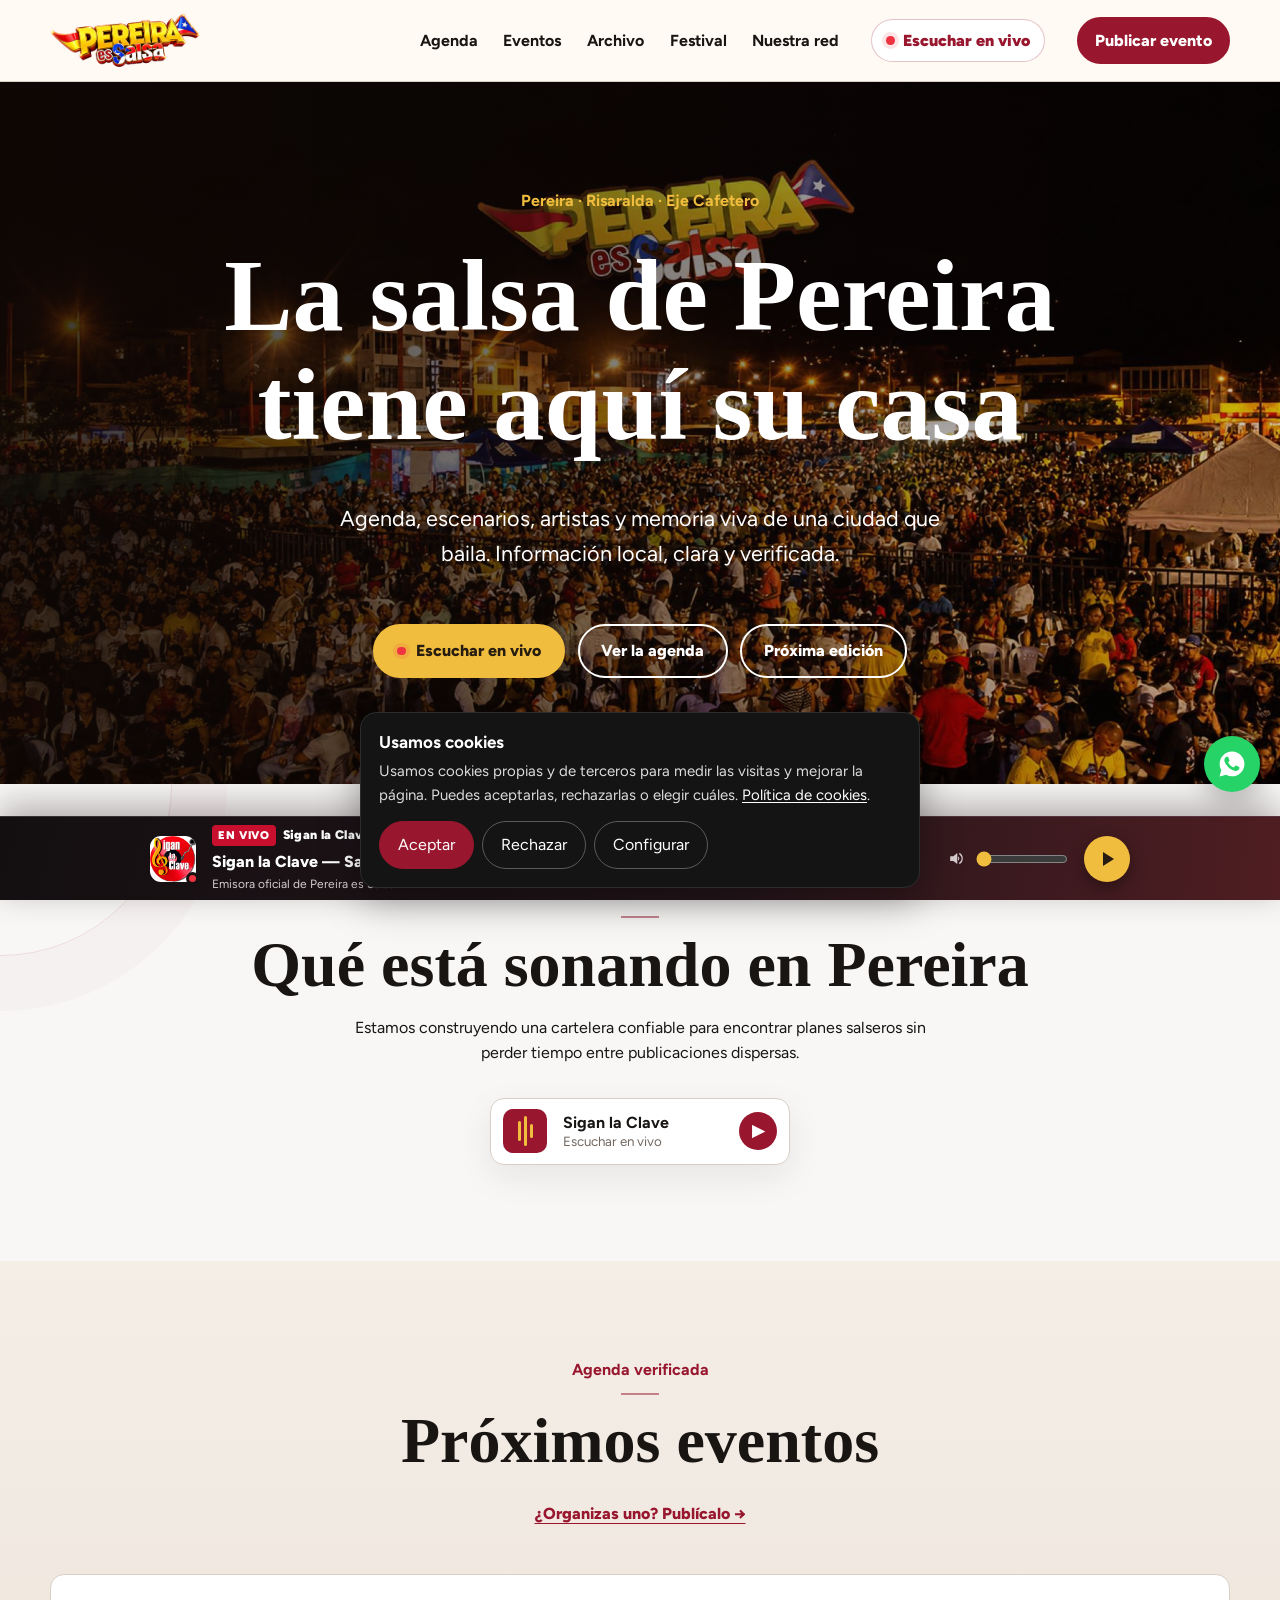
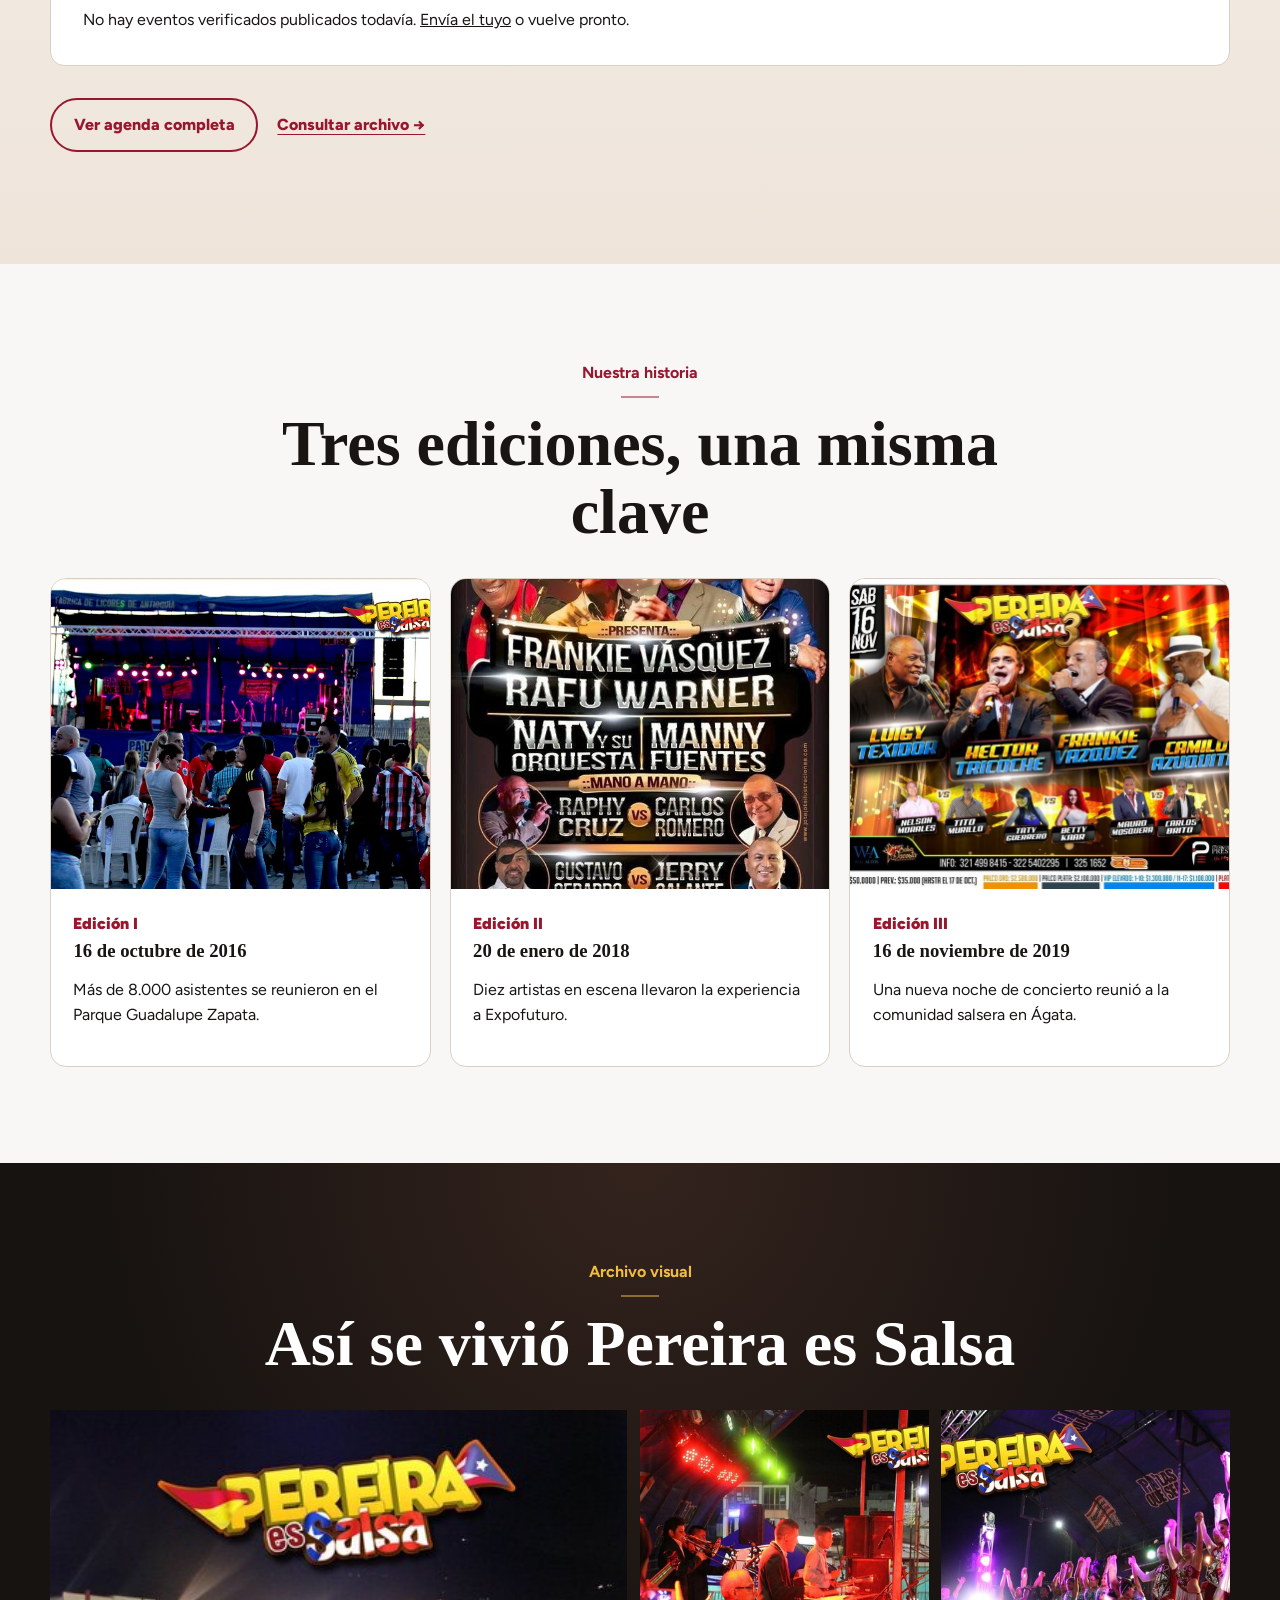
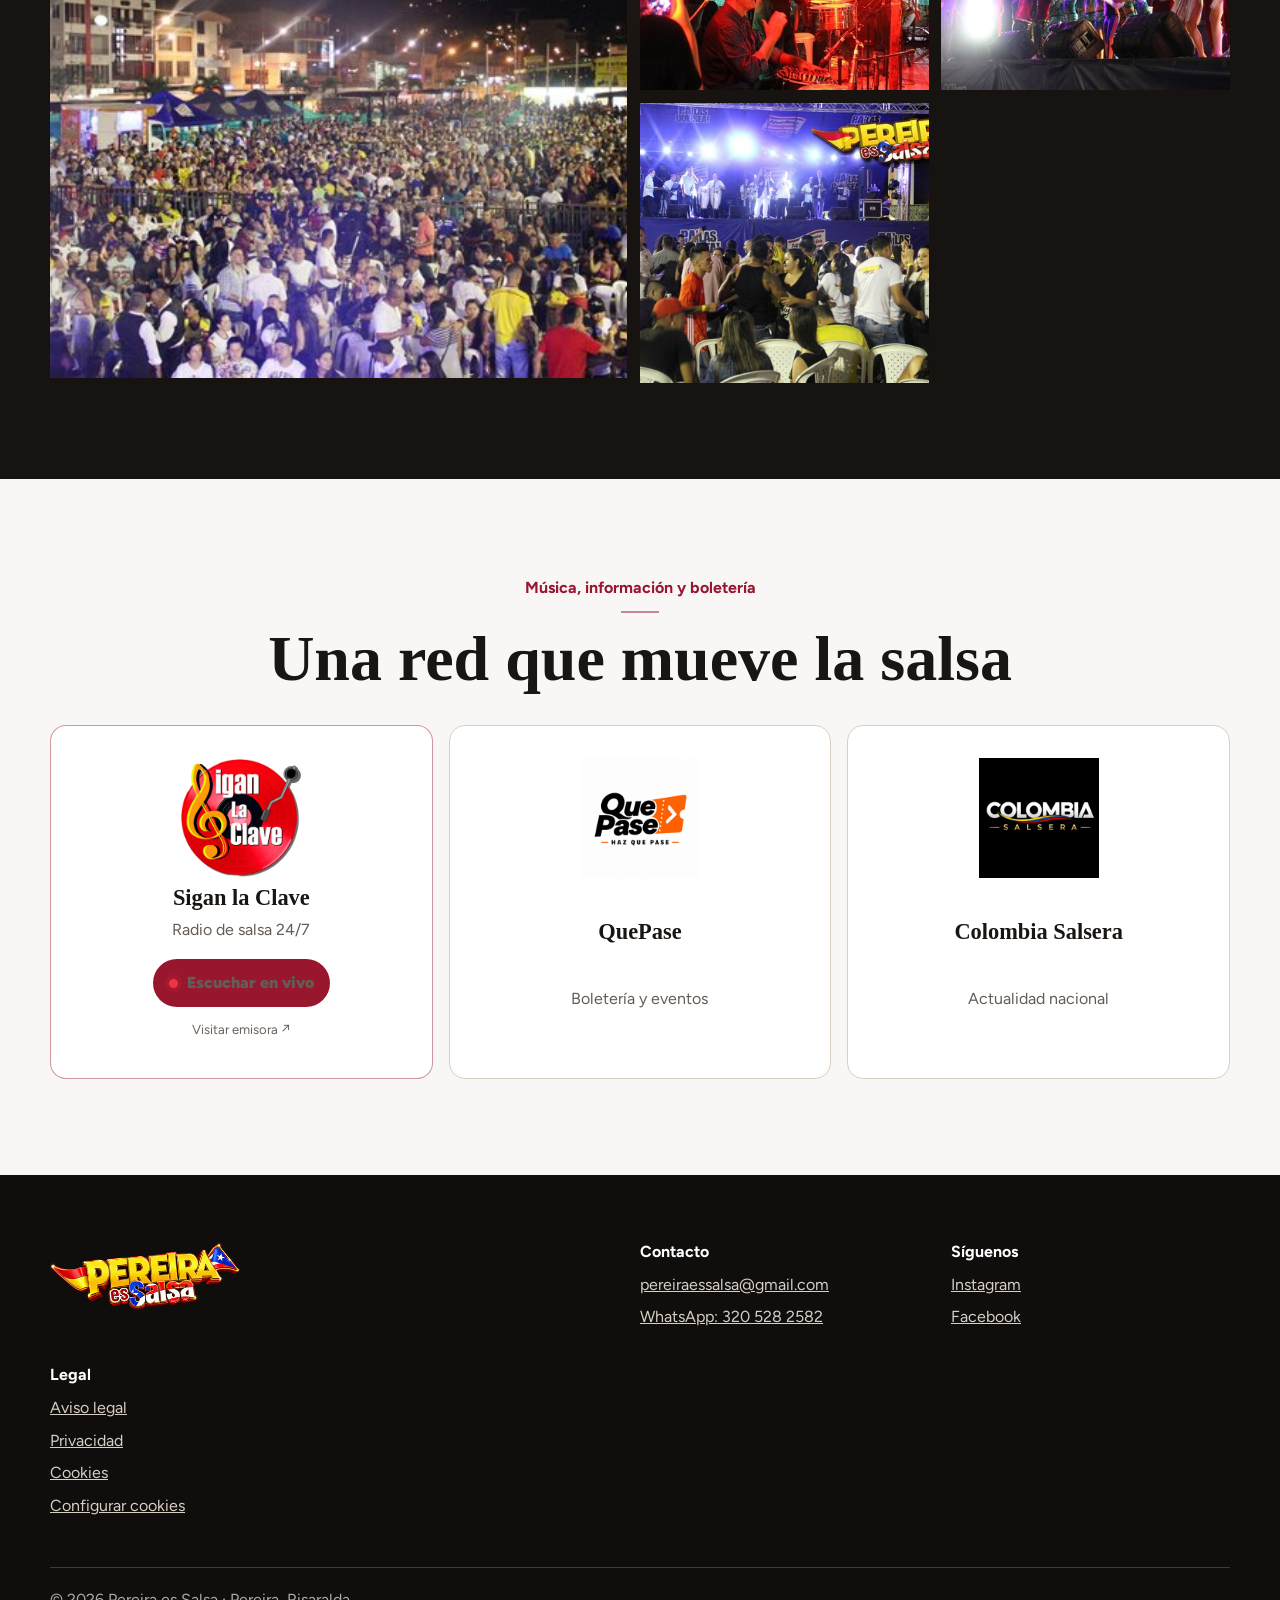
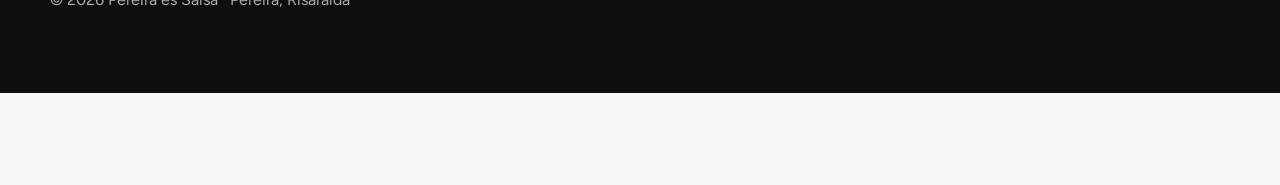
==== commit 46dbf9f3: "Legal, cookies y analítica (checklist web 20) - Aviso legal, política de tratamiento de datos (Ley 1" ====
--- a/index.html
+++ b/index.html
@@ -20,7 +20,7 @@
   <meta name="twitter:description" content="Eventos, lugares y cultura salsera de Pereira en un solo sitio.">
   <meta name="twitter:image" content="https://www.pereiraessalsa.com/assets/images/og-image.jpg">
   <link rel="preload" href="assets/images/hero-bg.jpg" as="image" fetchpriority="high">
-  <link rel="stylesheet" href="styles.css?v=20261004-1">
+  <link rel="stylesheet" href="styles.css?v=20261022-1">
   <script type="application/ld+json">
   {
     "@context": "https://schema.org",
@@ -120,9 +120,11 @@
     <img src="assets/images/logo-pereira-es-salsa.png" width="249" height="100" loading="lazy" alt="Pereira es Salsa">
     <div><strong>Contacto</strong><a href="mailto:pereiraessalsa@gmail.com">pereiraessalsa@gmail.com</a><a href="https://wa.me/573205282582" target="_blank" rel="noopener">WhatsApp: 320 528 2582</a></div>
     <div><strong>Síguenos</strong><a href="https://www.instagram.com/pereiraessalsaoficial/" target="_blank" rel="noopener">Instagram</a><a href="https://www.facebook.com/PereiraEsSalsa/" target="_blank" rel="noopener">Facebook</a></div>
+    <div><strong>Legal</strong><a href="/aviso-legal/">Aviso legal</a><a href="/privacidad/">Privacidad</a><a href="/cookies/">Cookies</a><a href="#" data-cookies-config>Configurar cookies</a></div>
     <p>© <span id="year"></span> Pereira es Salsa · Pereira, Risaralda</p>
   </footer>
   <script src="app.js?v=20260823-3" defer></script>
   <script src="radio-player.js?v=20260823-2" defer></script>
+  <script src="/cookies-analitica.js?v=20261022" defer data-politica="/cookies/" data-color="#98172e" data-ga4="" data-clarity=""></script>
 </body>
 </html>
--- a/styles.css
+++ b/styles.css
@@ -12,3 +12,4 @@
 .radio-dock{left:0;right:0;bottom:0;transform:none;width:100%;min-height:70px;border-radius:0;border-width:1px 0 0;padding:8px max(18px,calc((100% - 980px)/2));grid-template-columns:48px minmax(0,1fr) auto;box-shadow:0 -10px 35px rgba(24,5,11,.32)}.radio-dock:before{border-radius:0}.radio-art-wrap,.radio-art{width:46px;height:46px}.radio-dock svg{max-width:24px!important;max-height:24px!important}.radio-volume svg{width:19px!important;height:19px!important}.radio-main-control svg{width:24px!important;height:24px!important}.whatsapp-float svg{width:30px!important;height:30px!important;max-width:30px!important;max-height:30px!important}.whatsapp-float{bottom:88px}.radio-main-control{width:46px;height:46px}@media(max-width:800px){body{padding-bottom:70px}.radio-dock{bottom:0;width:100%;min-height:66px;padding:8px 10px;border-radius:0;grid-template-columns:44px minmax(0,1fr) 42px}.radio-art-wrap,.radio-art{width:42px;height:42px}.radio-main-control{width:42px;height:42px}.whatsapp-float{bottom:78px}}
 .network-grid .network-radio>a{display:inline;background:transparent;border:0;border-radius:0;padding:.35rem;font-size:.82rem;color:#6b625b;text-underline-offset:3px}
 .section>.eyebrow,.section>h2,.section-heading{text-align:center}.section>h2{margin-left:auto;margin-right:auto}.section-heading{flex-direction:column;align-items:center;gap:.8rem}.section-heading>div{width:100%}.section-heading .eyebrow,.section-heading h2{margin-left:auto;margin-right:auto}.hero{background-position:center}.hero-content{text-align:center;display:grid;justify-items:center}.hero-copy{margin-left:auto;margin-right:auto}.hero .actions{justify-content:center}.intro{position:relative;overflow:hidden}.intro:before{content:"";position:absolute;width:340px;height:340px;left:-170px;top:-170px;border:1px solid rgba(152,23,46,.12);border-radius:50%;box-shadow:0 0 0 55px rgba(152,23,46,.025)}.muted{background:linear-gradient(180deg,#f4eee7 0%,#eee4da 100%)}.edition-grid article,.network-grid>a,.network-radio,.event-card{transition:transform .25s ease,box-shadow .25s ease,border-color .25s ease}.edition-grid article:hover,.network-grid>a:hover,.network-radio:hover,.event-card:hover{transform:translateY(-5px);box-shadow:0 20px 42px rgba(52,35,25,.12);border-color:rgba(152,23,46,.3)}.gallery{text-align:center;background:radial-gradient(circle at 50% 0%,#34231d 0,#171311 48%)}.gallery-grid{text-align:left}.network{text-align:center}.listing-page{text-align:center}.listing-page>.event-grid,.event-detail{text-align:left}.form-shell{text-align:center}.form-card{text-align:left}.eyebrow:after{content:"";display:block;width:38px;height:2px;margin:.65rem auto 0;background:currentColor;opacity:.5}.event-card .event-date:after,.hero .eyebrow:after{display:none}.whatsapp-float{position:fixed;z-index:1100;right:20px;bottom:108px;width:56px;height:56px;display:grid;place-items:center;border-radius:50%;background:#25d366;color:#fff;box-shadow:0 10px 24px rgba(0,0,0,.22);transition:transform .2s ease,box-shadow .2s ease}.whatsapp-float:hover{transform:translateY(-3px) scale(1.04);box-shadow:0 14px 30px rgba(0,0,0,.28)}.whatsapp-float svg{width:30px;height:30px;fill:currentColor}@media(max-width:800px){.whatsapp-float{right:14px;bottom:92px;width:48px;height:48px}.whatsapp-float svg{width:26px;height:26px}.section>.eyebrow,.section>h2{text-align:center}.hero h1{font-size:clamp(2.7rem,13vw,4.6rem)}}
+.legal{max-width:760px;margin:0 auto;padding:3rem 1.25rem 5rem;line-height:1.65;font-size:1.05rem}.legal h1{font-size:clamp(2rem,5vw,2.6rem);line-height:1.15;margin:0 0 .5rem}.legal h2{font-size:1.25rem;margin:2rem 0 .5rem}.legal .legal-fecha{color:#5f554d;font-size:.95rem}.legal ul{padding-left:1.4rem}.legal a{color:var(--red);text-decoration:underline}.legal-tabla{overflow-x:auto}.legal table{border-collapse:collapse;width:100%;font-size:.95rem}.legal th,.legal td{border:1px solid var(--line);padding:.5rem .65rem;text-align:left;vertical-align:top}.legal mark.completar{background:#ffe08a;color:#111;padding:0 .25rem}
